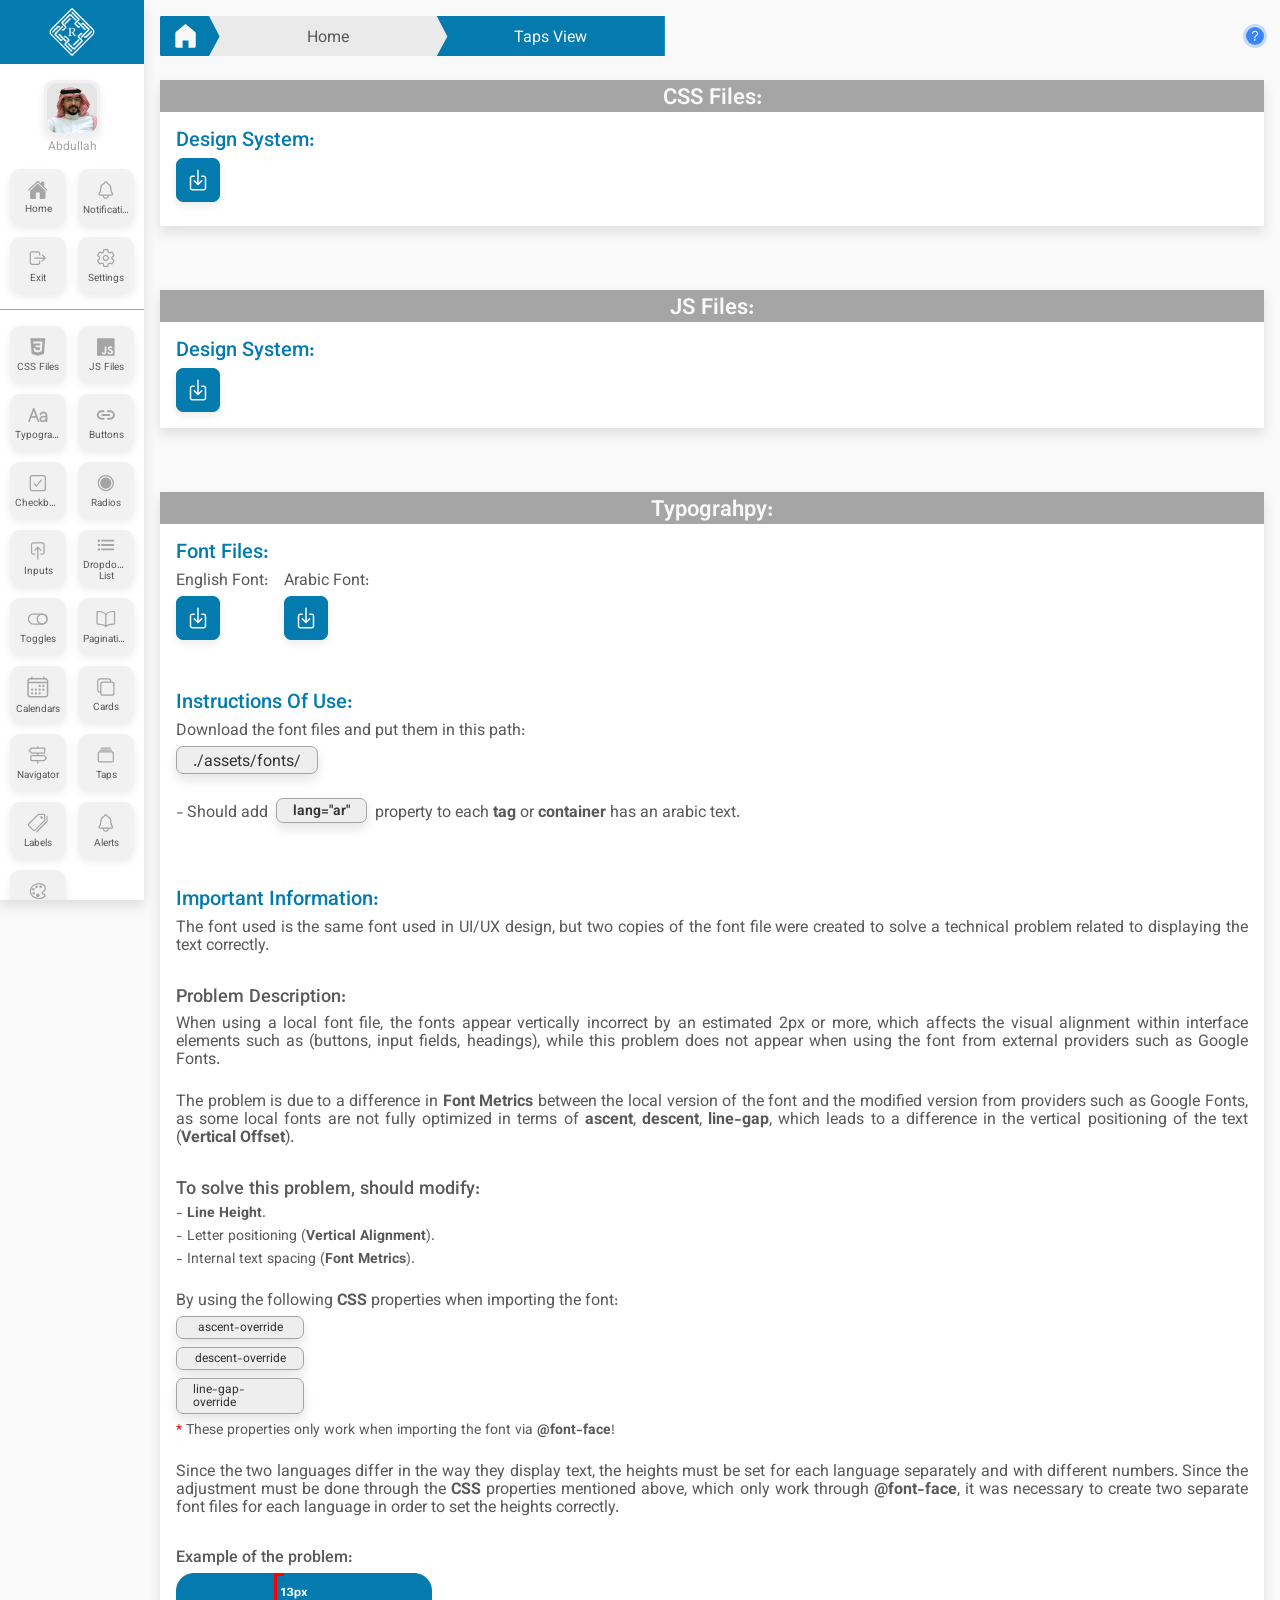
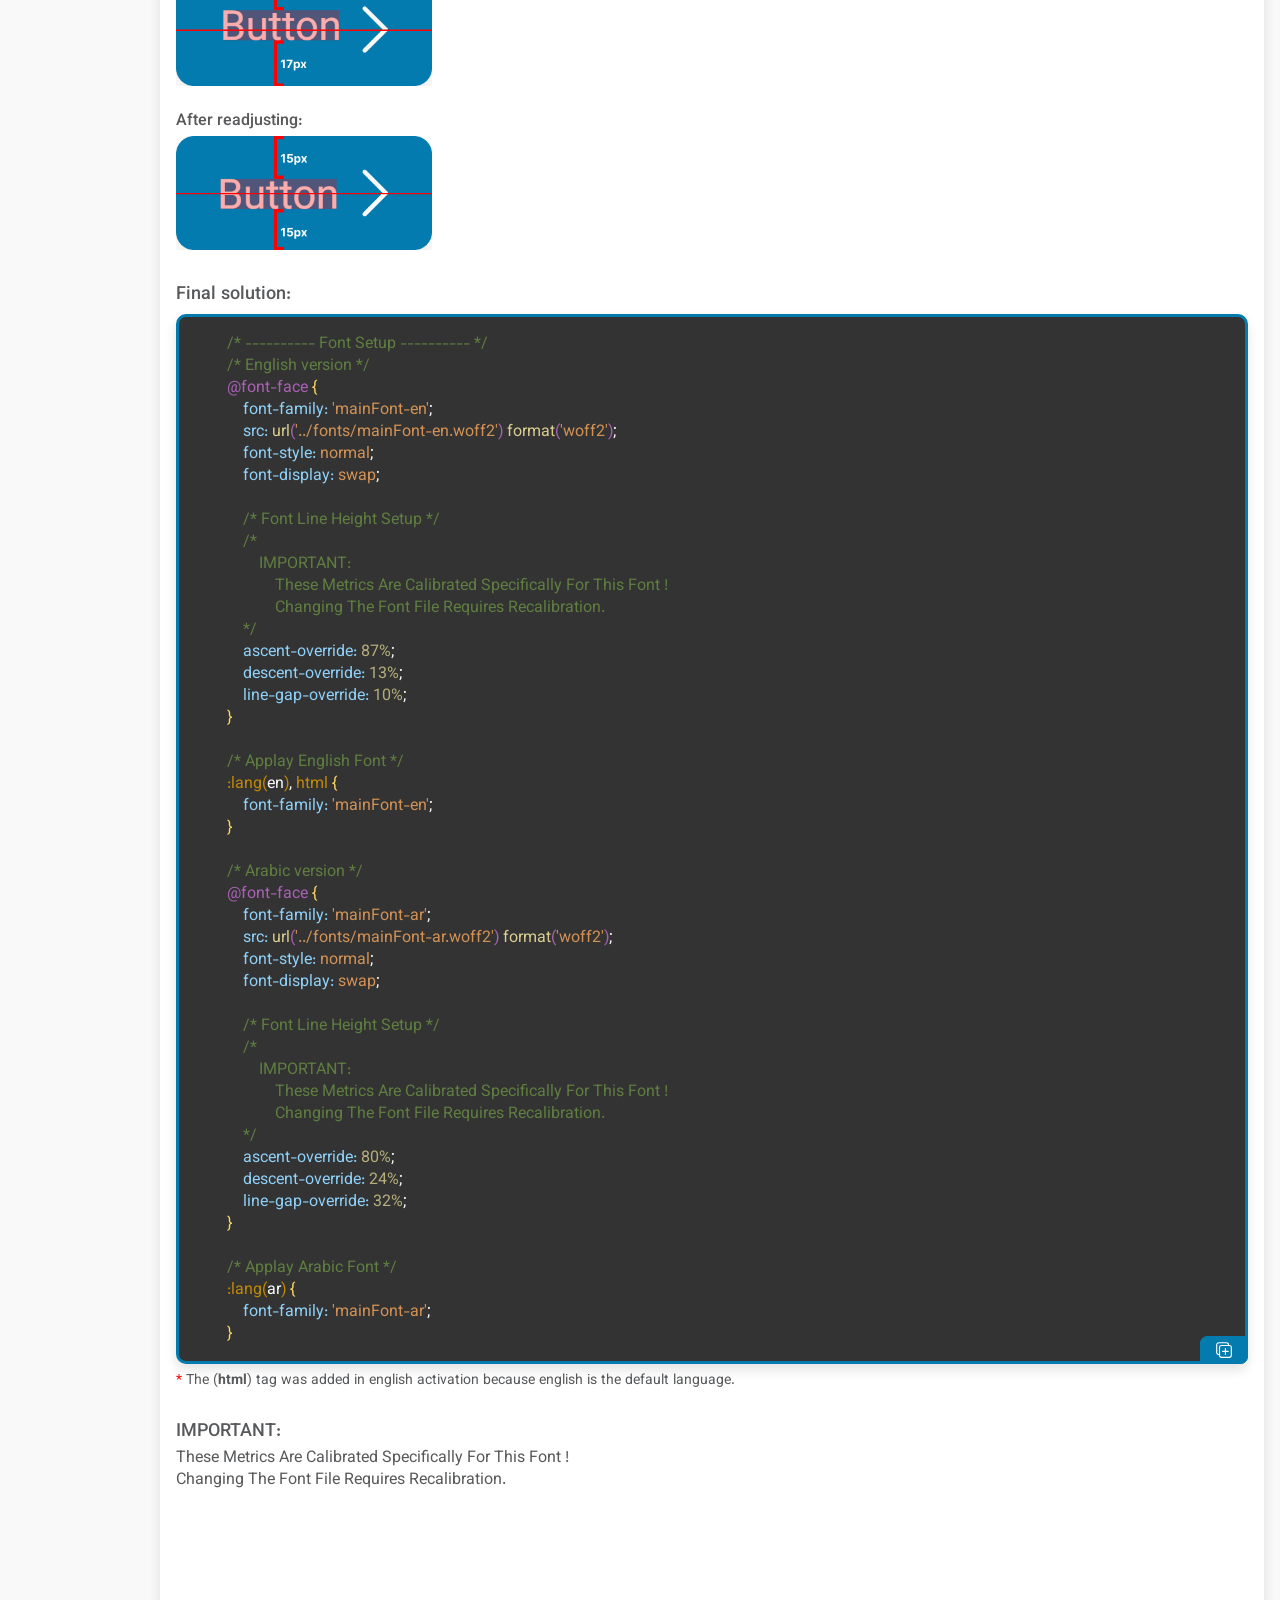
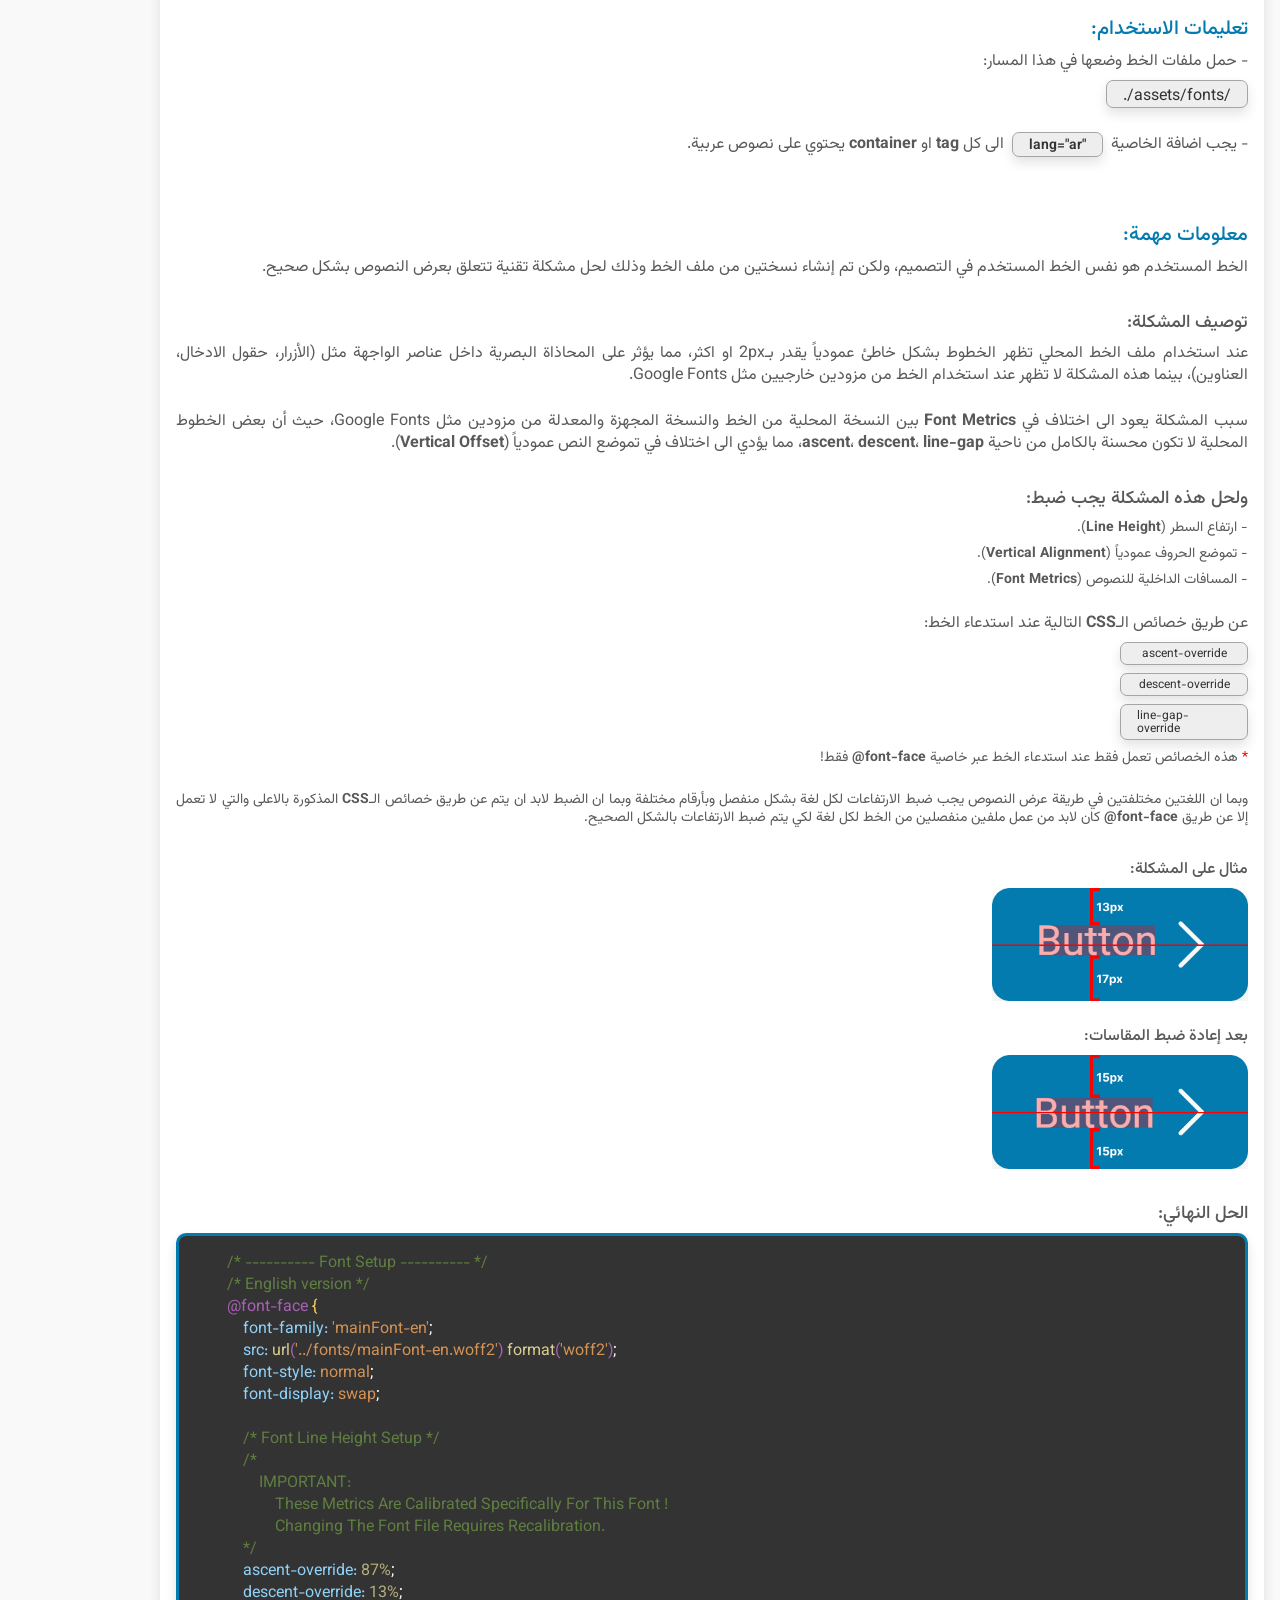
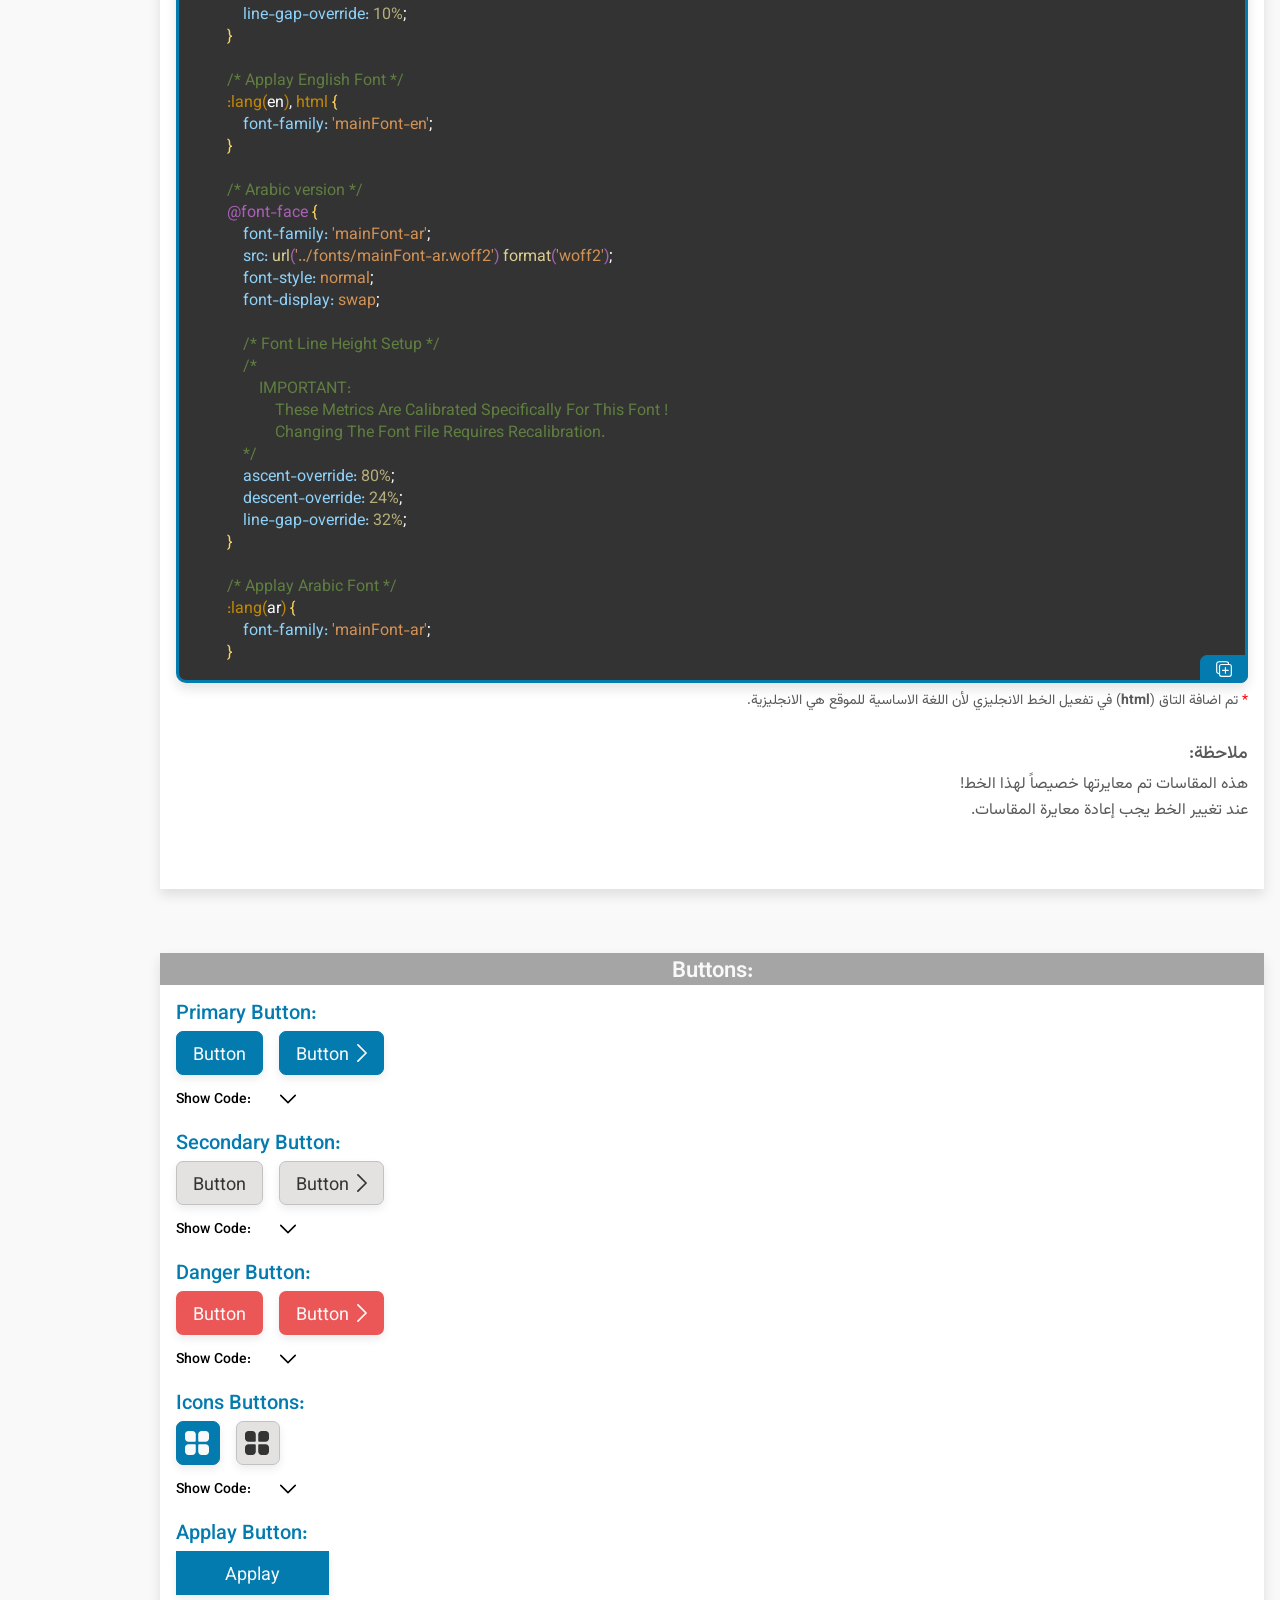
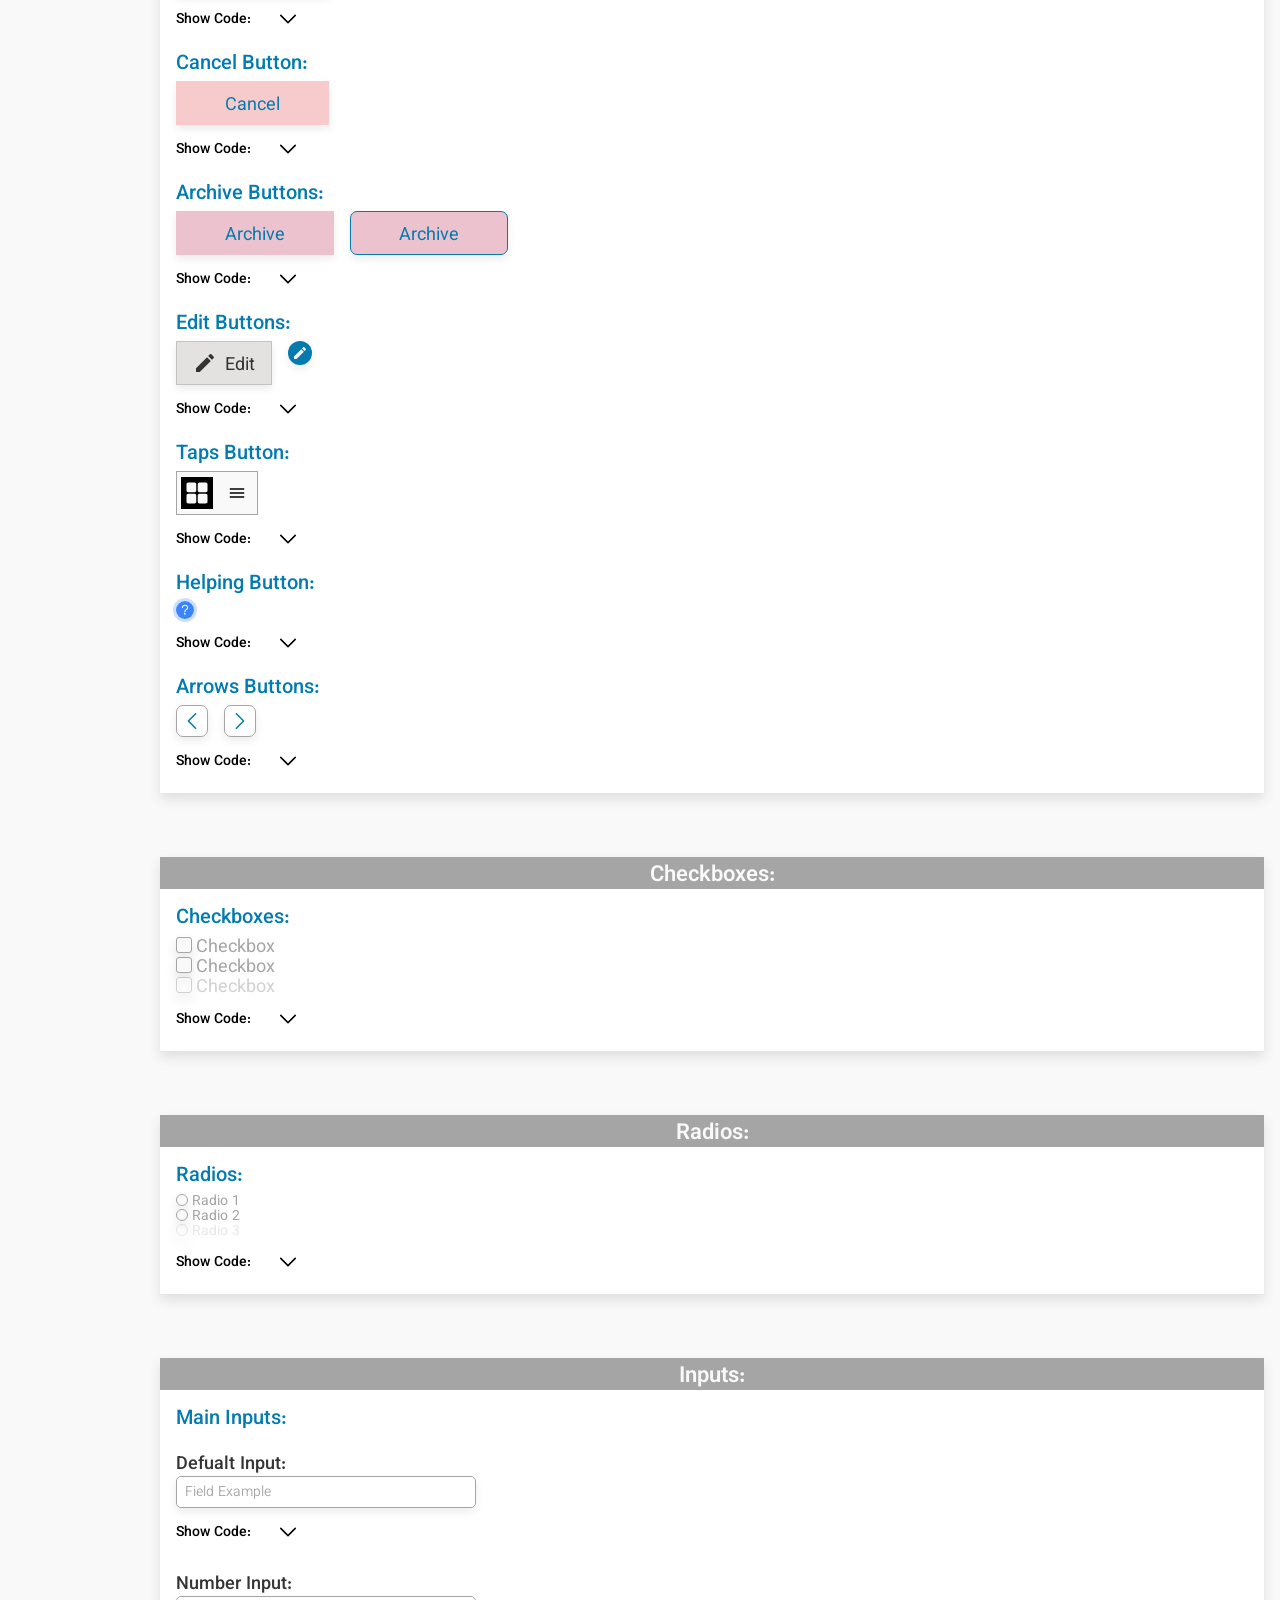
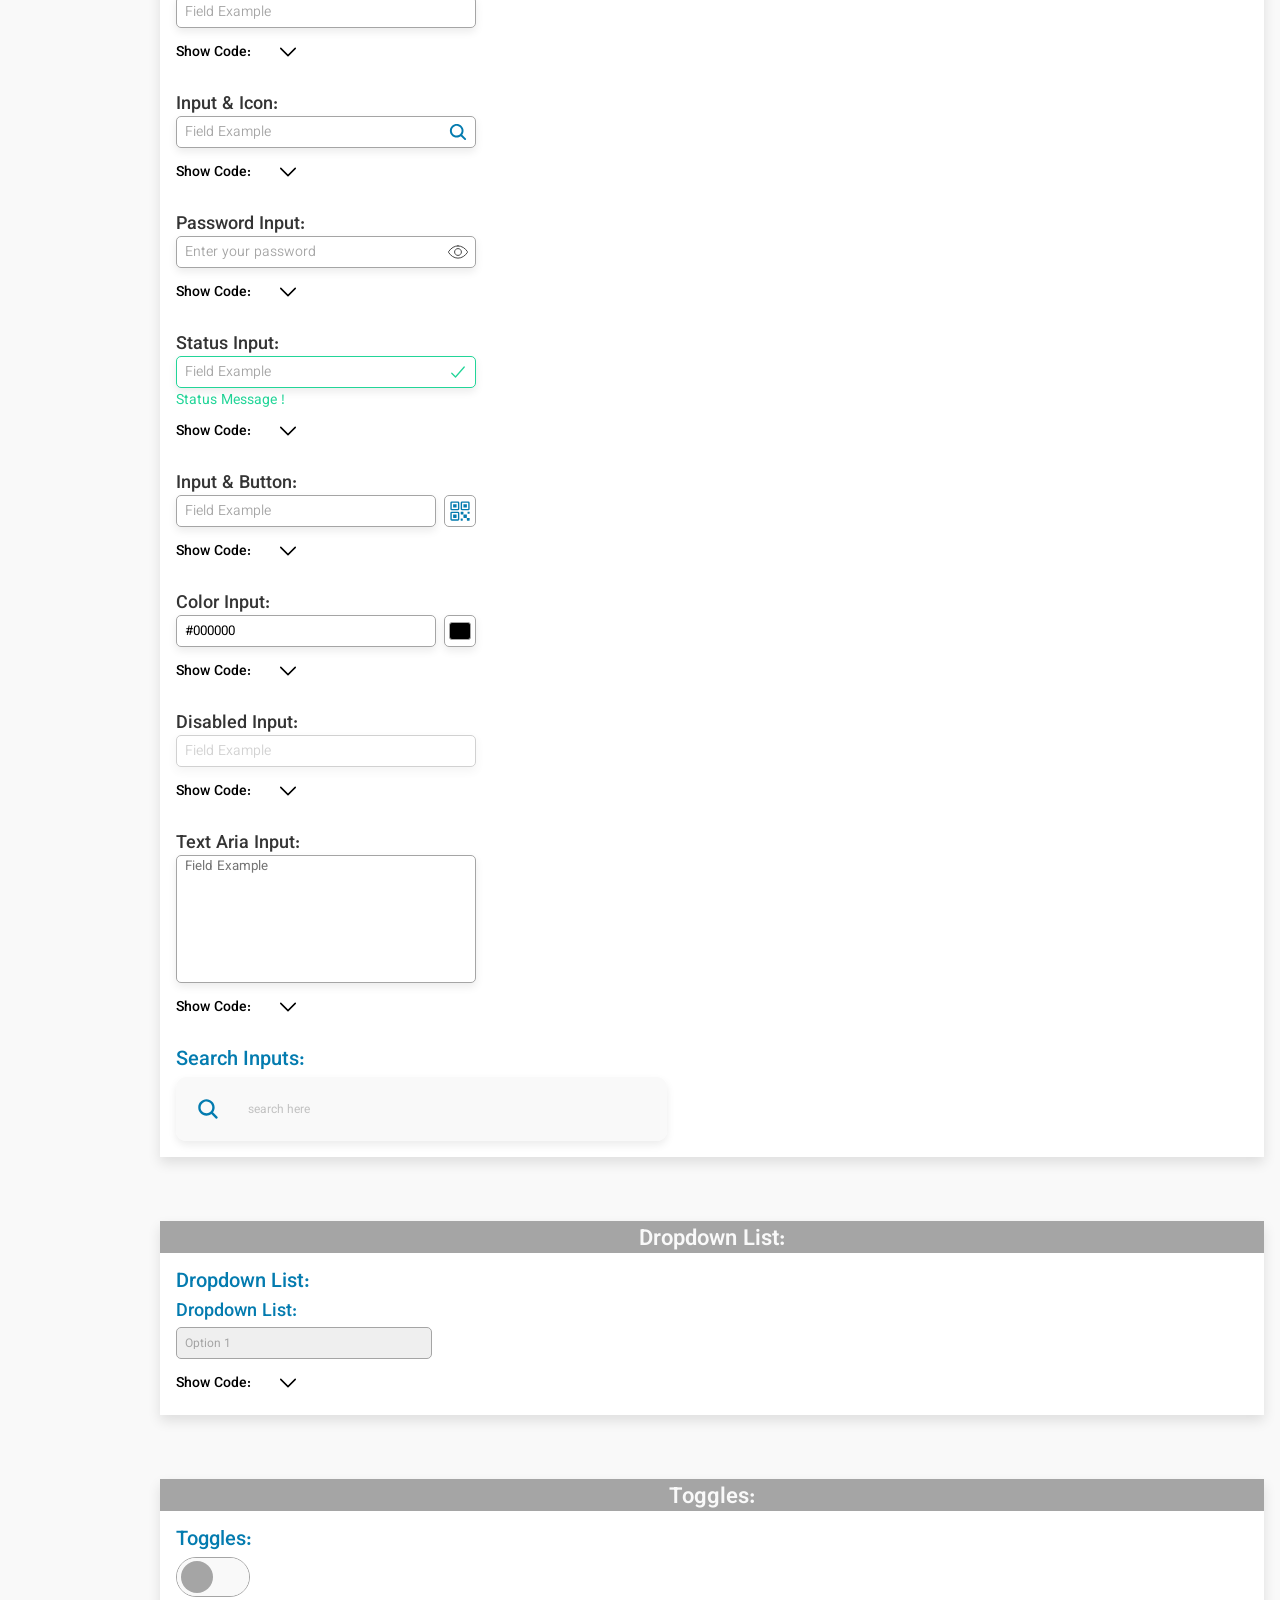
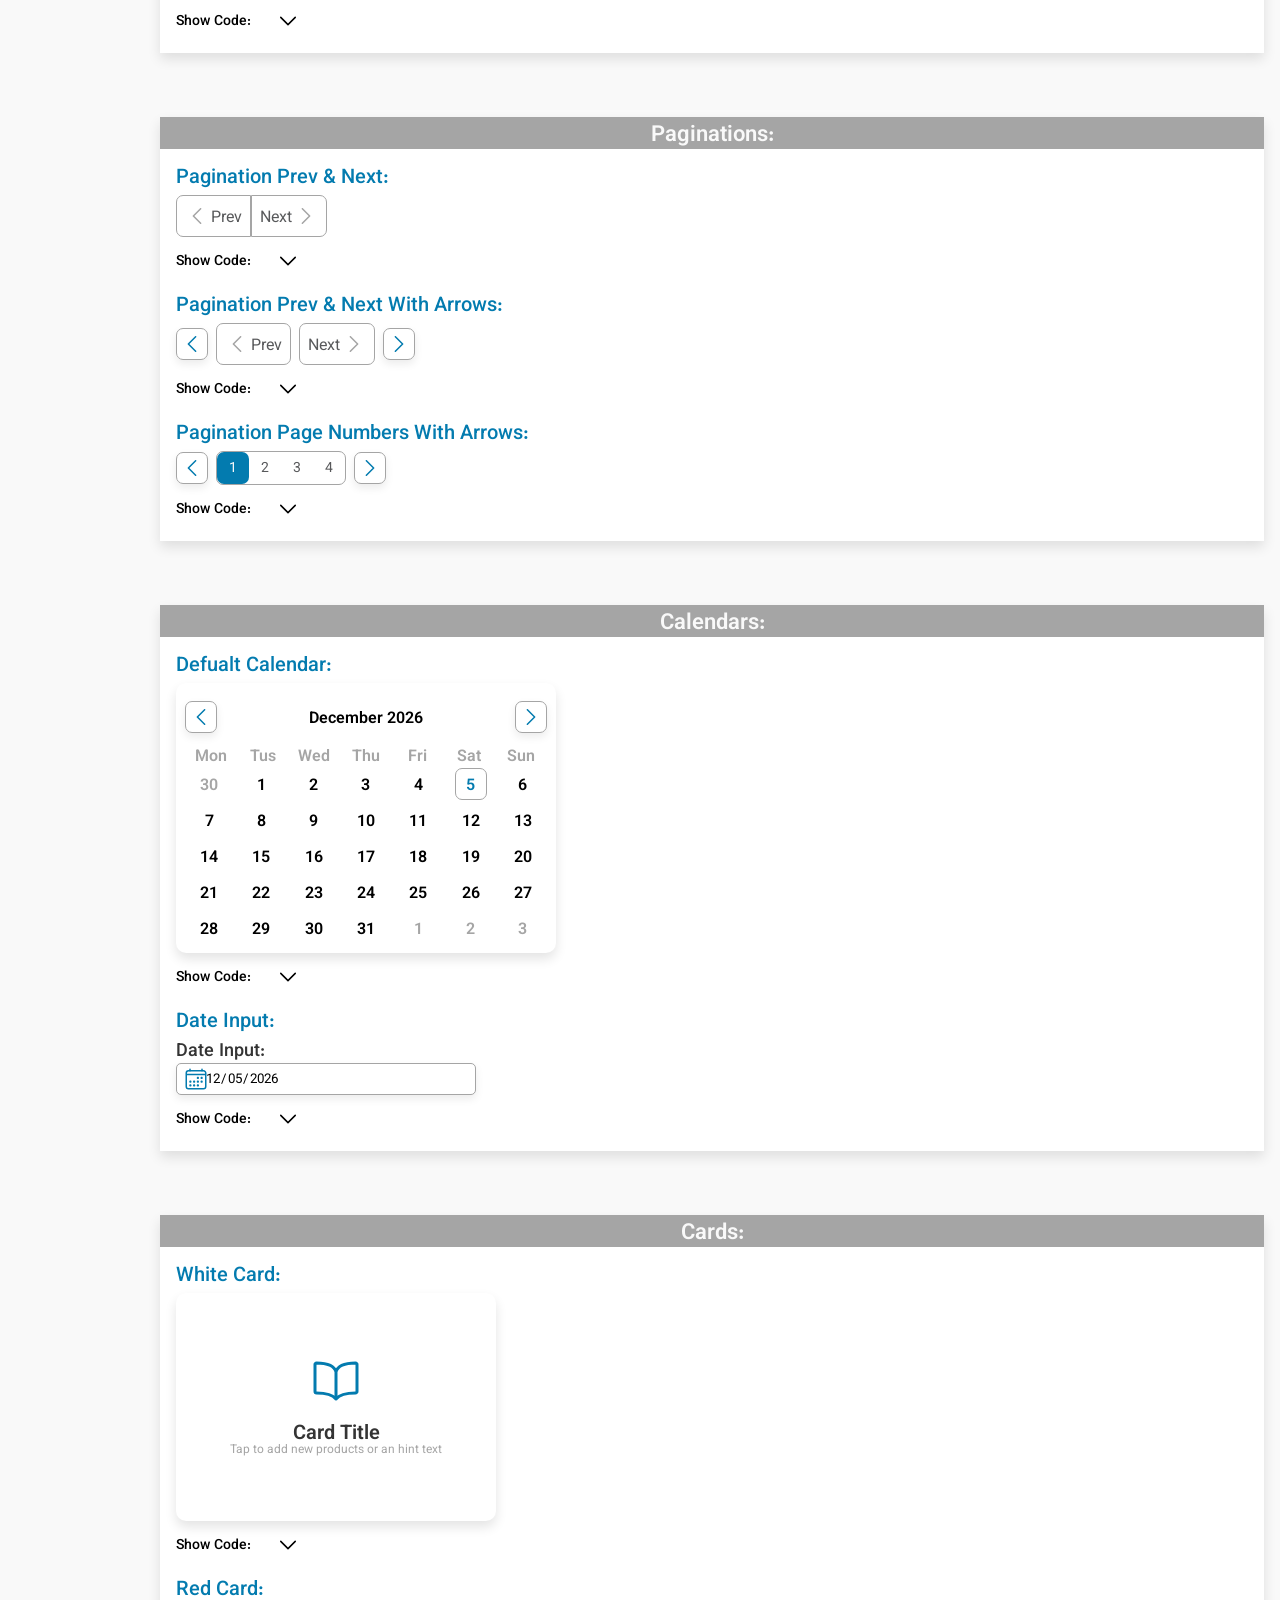
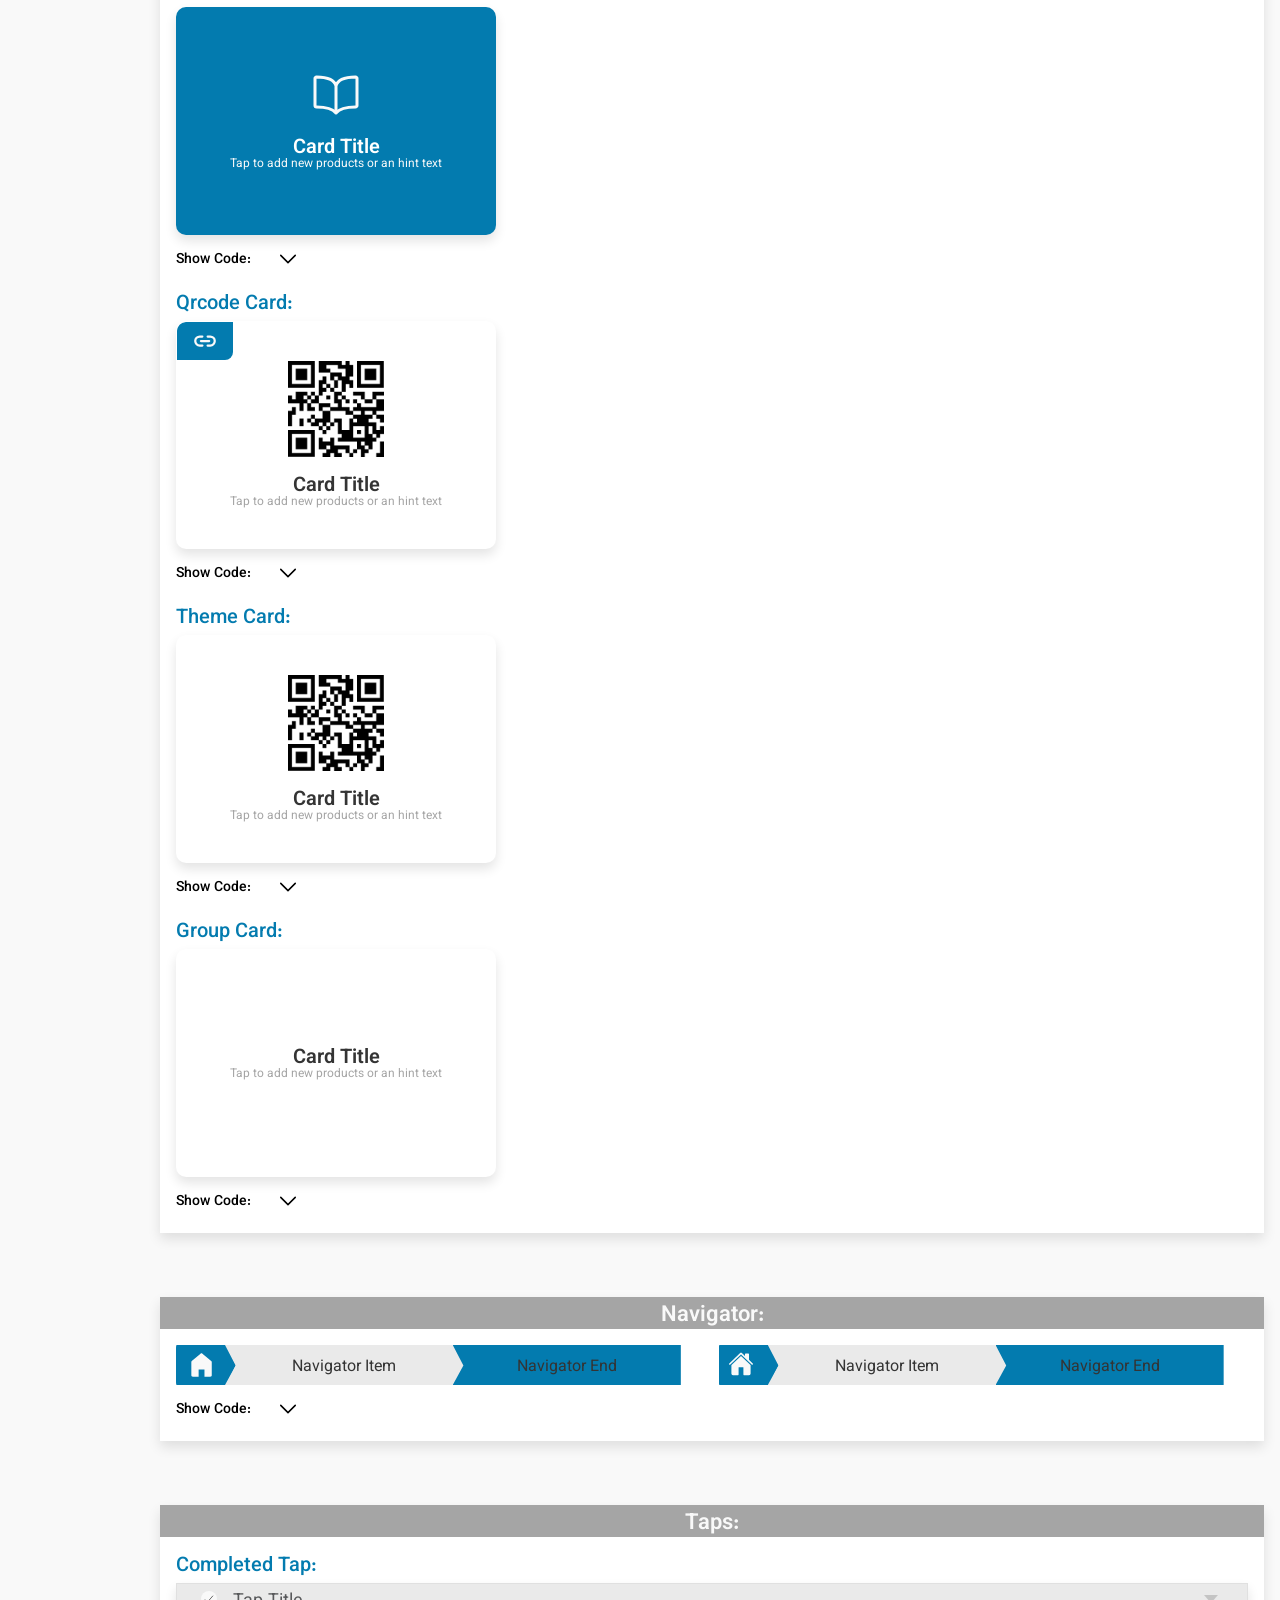
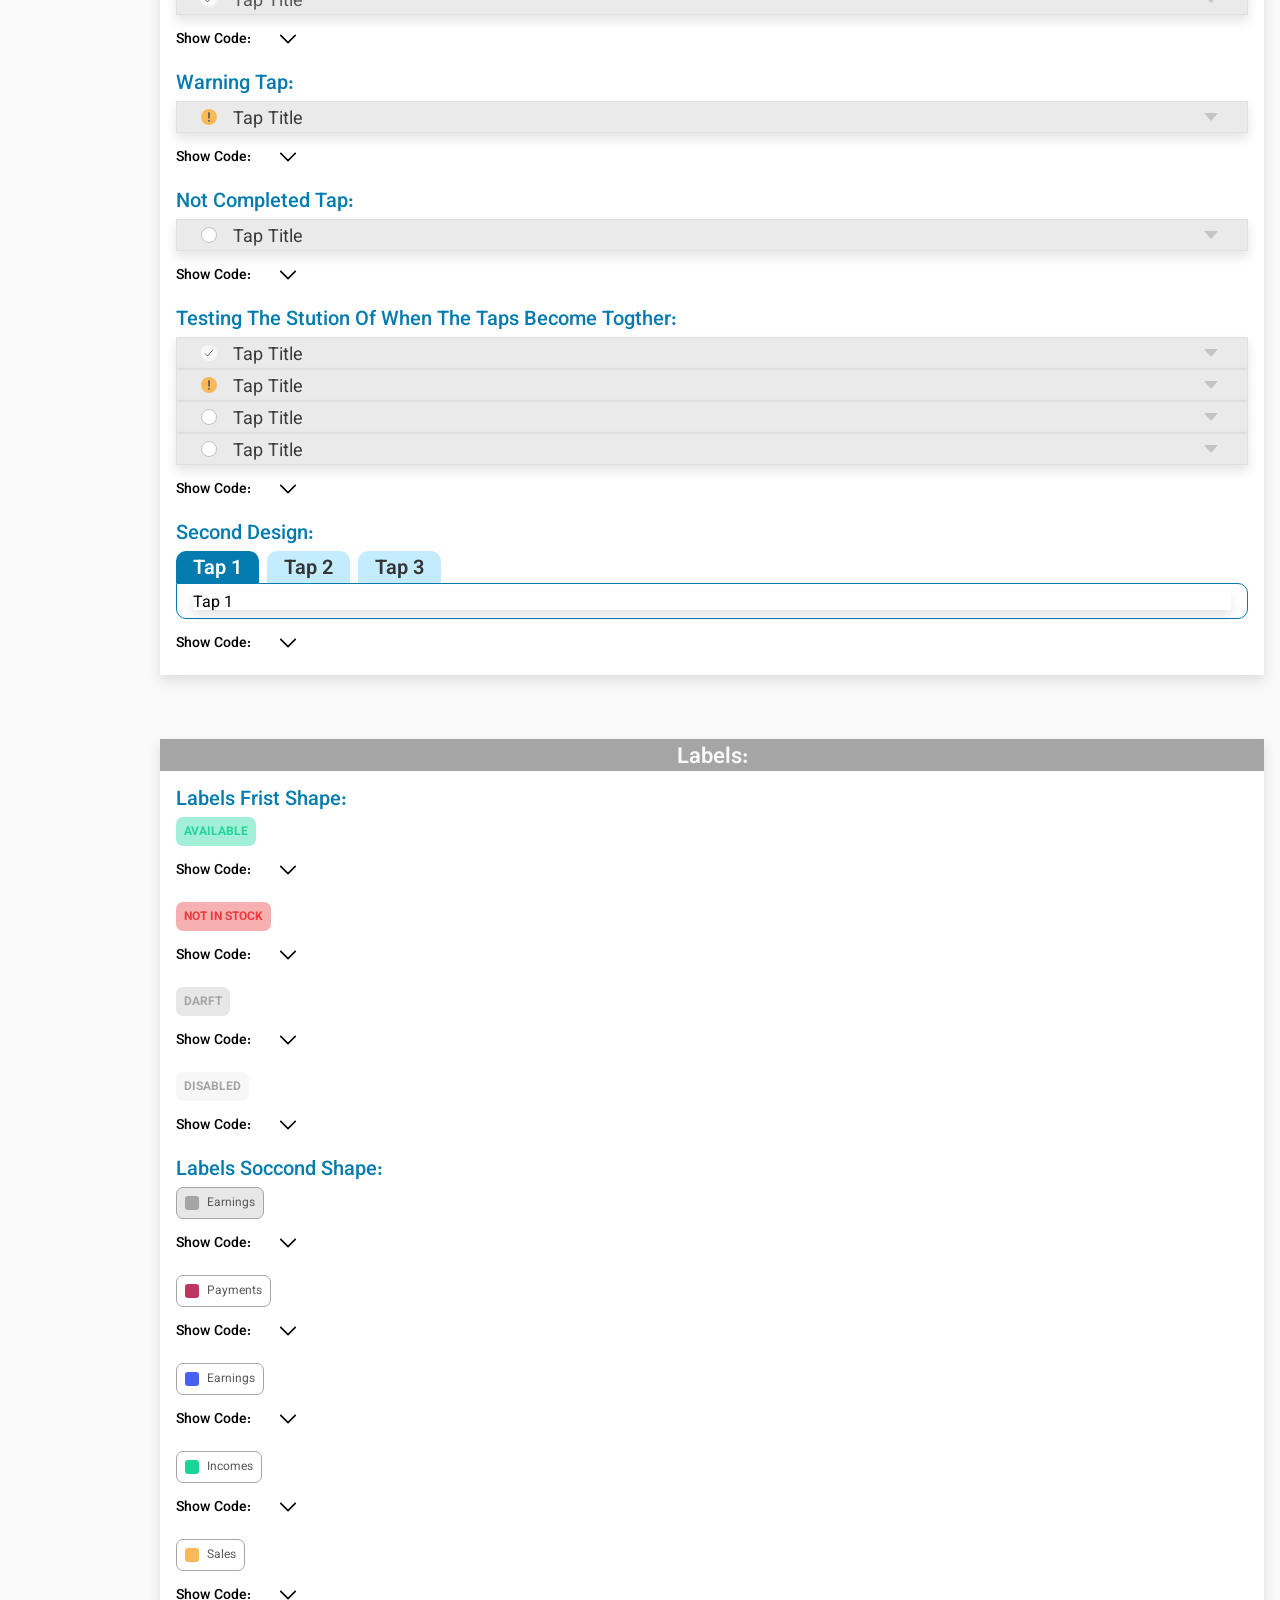
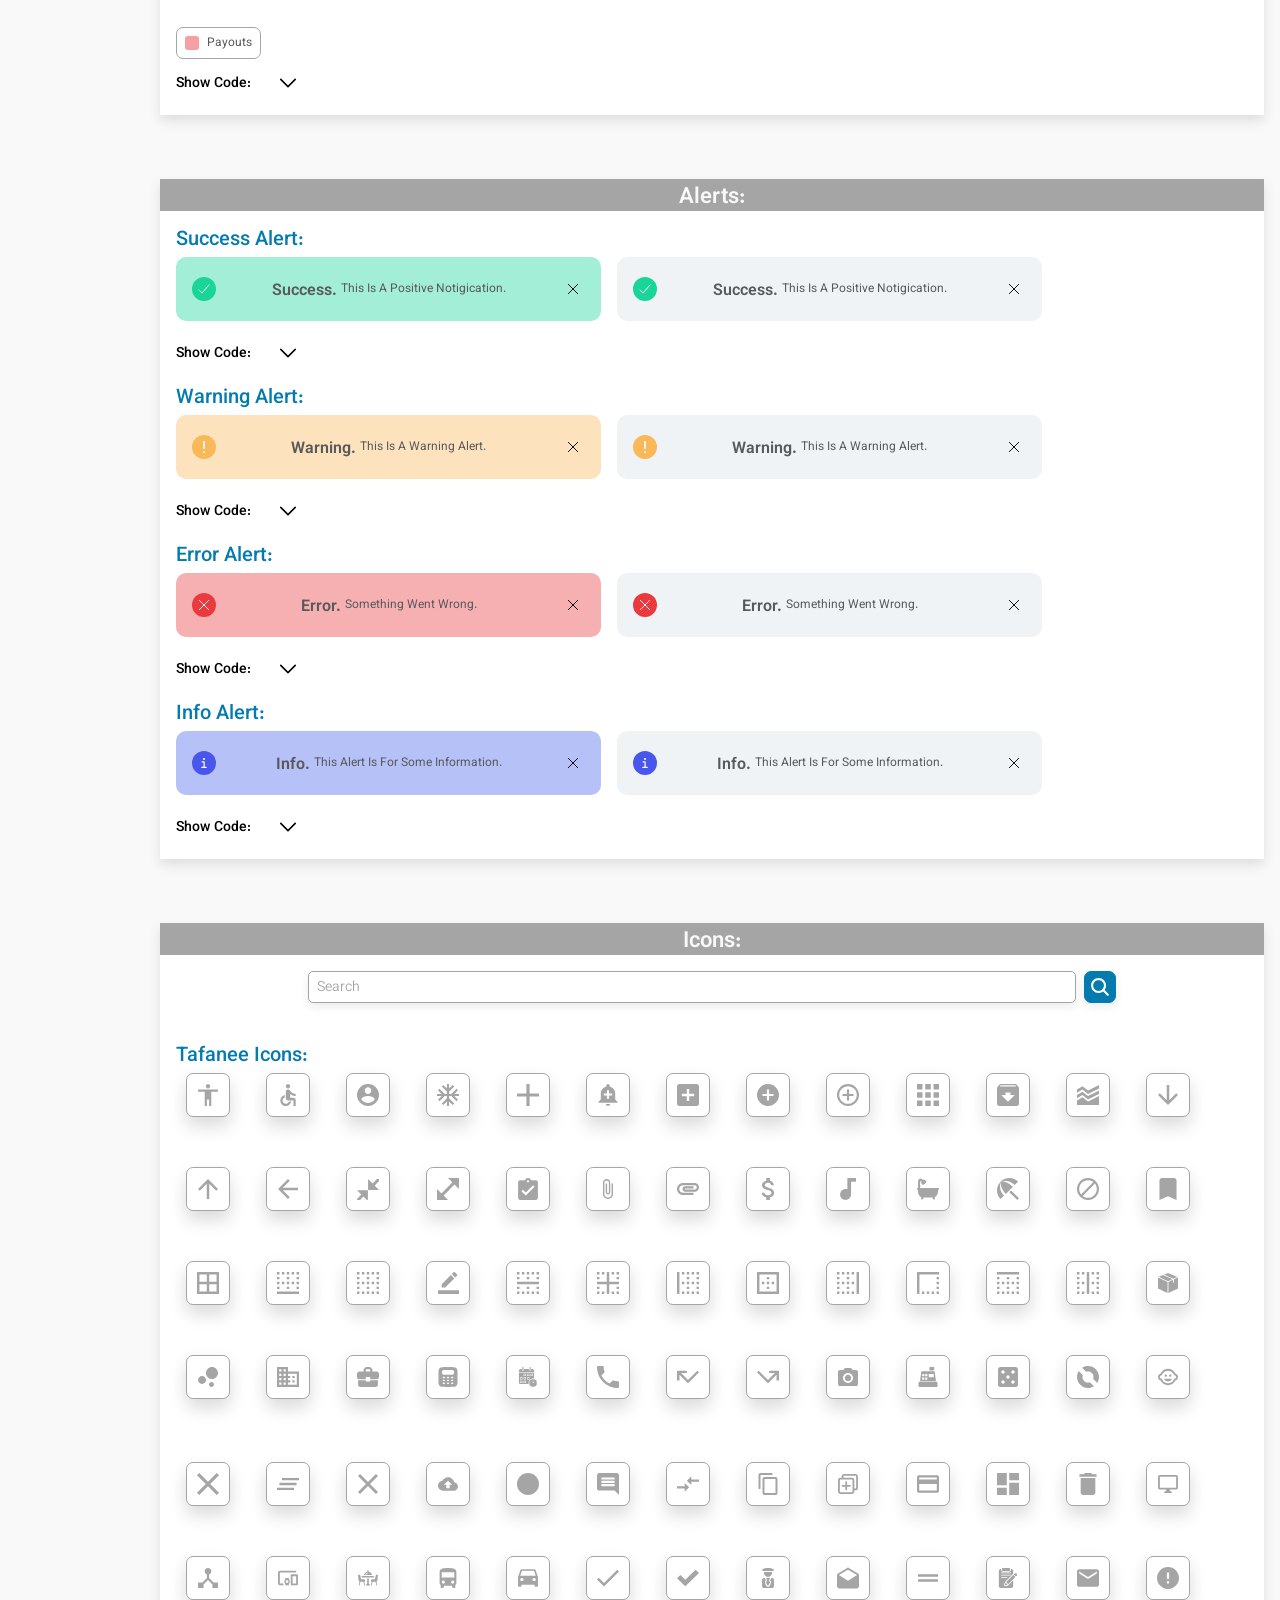
==== index.html @ 2ad91e17 "frist commet" ====
<html lang="en">
<head>
    <title>Rammaz | Design System</title>
    <meta charset="UTF-8">
    <meta http-equiv="X-UA-Compatible" content="IE=edge">
    <meta name="viewport" content="width=device-width, initial-scale=1.0">

    <!-- Favicon -->
    <link rel="icon" type="image/x-icon" href="./assets/imgs/Favicon/Favicon.png">

    <!-- <link rel="apple-touch-icon-precomposed" sizes="57x57" href="./assets/imgs/Favicon/apple-touch-icon-57x57.png" />
    <link rel="apple-touch-icon-precomposed" sizes="114x114" href="./assets/imgs/Favicon/apple-touch-icon-114x114.png" />
    <link rel="apple-touch-icon-precomposed" sizes="72x72" href="./assets/imgs/Favicon/apple-touch-icon-72x72.png" />
    <link rel="apple-touch-icon-precomposed" sizes="144x144" href="./assets/imgs/Favicon/apple-touch-icon-144x144.png" />
    <link rel="apple-touch-icon-precomposed" sizes="60x60" href="./assets/imgs/Favicon/apple-touch-icon-60x60.png" />
    <link rel="apple-touch-icon-precomposed" sizes="120x120" href="./assets/imgs/Favicon/apple-touch-icon-120x120.png" />
    <link rel="apple-touch-icon-precomposed" sizes="76x76" href="./assets/imgs/Favicon/apple-touch-icon-76x76.png" />
    <link rel="apple-touch-icon-precomposed" sizes="152x152" href="./assets/imgs/Favicon/apple-touch-icon-152x152.png" />
    <link rel="icon" type="image/png" href="./assets/imgs/Favicon/favicon-196x196.png" sizes="196x196" />
    <link rel="icon" type="image/png" href="./assets/imgs/Favicon/favicon-96x96.png" sizes="96x96" />
    <link rel="icon" type="image/png" href="./assets/imgs/Favicon/favicon-32x32.png" sizes="32x32" />
    <link rel="icon" type="image/png" href="./assets/imgs/Favicon/favicon-16x16.png" sizes="16x16" />
    <link rel="icon" type="image/png" href="./assets/imgs/Favicon/favicon-128.png" sizes="128x128" />
    <meta name="application-name" content="&nbsp;"/>
    <meta name="msapplication-TileColor" content="#FFFFFF" />
    <meta name="msapplication-TileImage" content="./assets/imgs/Favicon/mstile-144x144.png" />
    <meta name="msapplication-square70x70logo" content="./assets/imgs/Favicon/mstile-70x70.png" />
    <meta name="msapplication-square150x150logo" content="./assets/imgs/Favicon/mstile-150x150.png" />
    <meta name="msapplication-wide310x150logo" content="./assets/imgs/Favicon/mstile-310x150.png" />
    <meta name="msapplication-square310x310logo" content="./assets/imgs/Favicon/mstile-310x310.png" /> -->

    <!-- Css Main Files -->
    <link rel="stylesheet" href="./assets/css/Design-System.css">
    <link rel="stylesheet" href="./assets/css/main.css">
    <link rel="stylesheet" href="./assets/css/layout.css">
    <link rel="stylesheet" href="./assets/css/responsive.css">
    
    <!-- Sylling the Design System ( For Development Team ! ) -->
    <link rel="stylesheet" href="./assets/css/styling-designSystem.css">
</head>
<body>
    <!-- Side Panel -->
    <div class="sidePanel">
        <div class="sidePanel-header">
            <div class="sidePanel-controlling">
                <div class="controls" onclick="document.querySelector('.sidePanel').classList.toggle('active')">
                    <svg width="24" height="24" class="menu">
                        <use xlink:href="./assets/icons.svg#menu"></use>
                    </svg>
                    <svg width="24" height="24" class="close">
                        <use xlink:href="./assets/icons.svg#close"></use>
                    </svg>
                </div>
                <img class="logo" src="./assets/imgs/Favicon/Favicon.png" alt="">
            </div>
            <div class="profileInfo">
                <div class="item userImg">
                    <img src="./assets/imgs/67982210.png" alt="">
                </div>
                <p class="name">Abdullah</p>
            </div>
            <div class="itemsContainer">
                <a href="#" class="item" title="Home" onclick="sidePanelLinksHandlling(this)">
                    <div class="icon">
                        <svg width="18" height="18">
                            <use xlink:href="./assets/icons.svg#home"></use>
                        </svg>
                    </div>
                    <p>home</p>
                </a>
                <a href="#" class="item" title="Notifications" onclick="sidePanelLinksHandlling(this)">
                    <div class="icon">
                        <svg width="20" height="20">
                            <use xlink:href="./assets/icons.svg#notifications"></use>
                        </svg>
                    </div>
                    <p>notifications</p>
                </a>
                <a href="#" class="item" title="Exit" onclick="sidePanelLinksHandlling(this)">
                    <div class="icon">
                        <svg width="20" height="20">
                            <use xlink:href="./assets/icons.svg#logout"></use>
                        </svg>
                    </div>
                    <p>exit</p>
                </a>
                <a href="#" class="item" title="Settings" onclick="sidePanelLinksHandlling(this)">
                    <div class="icon">
                        <svg width="20" height="20">
                            <use xlink:href="./assets/icons.svg#settings"></use>
                        </svg>
                    </div>
                    <p>settings</p>
                </a>
            </div>
        </div>

        <!-- Side Panel Links -->
        <div class="sidePanel-links">
            <div class="itemsContainer">
                <a href="#CSSFiles" class="item" title="CSS Files" onclick="sidePanelLinksHandlling(this)">
                    <div class="icon">
                        <svg width="20" height="20">
                            <use xlink:href="./assets/icons.svg#css"></use>
                        </svg>
                    </div>
                    <p>CSS Files</p>
                </a>
                <a href="#JSFiles" class="item" title="JS Files" onclick="sidePanelLinksHandlling(this)">
                    <div class="icon">
                        <svg width="20" height="20">
                            <use xlink:href="./assets/icons.svg#js"></use>
                        </svg>
                    </div>
                    <p>JS Files</p>
                </a>
                <a href="#Typograhpy" class="item" title="Typograhpy" onclick="sidePanelLinksHandlling(this)">
                    <div class="icon">
                        <svg width="20" height="20">
                            <use xlink:href="./assets/icons.svg#typography"></use>
                        </svg>
                    </div>
                    <p>Typograhpy</p>
                </a>
                <a href="#Buttons" class="item" title="Buttons" onclick="sidePanelLinksHandlling(this)">
                    <div class="icon">
                        <svg width="20" height="20">
                            <use xlink:href="./assets/icons.svg#link"></use>
                        </svg>
                    </div>
                    <p>Buttons</p>
                </a>
                <a href="#Checkboxes" class="item" title="Checkboxes" onclick="sidePanelLinksHandlling(this)">
                    <div class="icon">
                        <svg width="20" height="20">
                            <use xlink:href="./assets/icons.svg#checkbox"></use>
                        </svg>
                    </div>
                    <p>Checkboxes</p>
                </a>
                <a href="#Radios" class="item" title="Radios" onclick="sidePanelLinksHandlling(this)">
                    <div class="icon">
                        <svg width="20" height="20">
                            <use xlink:href="./assets/icons.svg#radio"></use>
                        </svg>
                    </div>
                    <p>Radios</p>
                </a>
                <a href="#Inputs" class="item" title="Inputs" onclick="sidePanelLinksHandlling(this)">
                    <div class="icon">
                        <svg width="20" height="20">
                            <use xlink:href="./assets/icons.svg#input"></use>
                        </svg>
                    </div>
                    <p>Inputs</p>
                </a>
                <a href="#DropdownList" class="item" title="Dropdown List" onclick="sidePanelLinksHandlling(this)">
                    <div class="icon">
                        <svg width="20" height="20">
                            <use xlink:href="./assets/icons.svg#list"></use>
                        </svg>
                    </div>
                    <p>Dropdown List</p>
                </a>
                <a href="#Toggles" class="item" title="Toggles" onclick="sidePanelLinksHandlling(this)">
                    <div class="icon">
                        <svg width="20" height="20">
                            <use xlink:href="./assets/icons.svg#toggle"></use>
                        </svg>
                    </div>
                    <p>Toggles</p>
                </a>
                <a href="#Paginations" class="item" title="Paginations" onclick="sidePanelLinksHandlling(this)">
                    <div class="icon">
                        <svg width="20" height="20">
                            <use xlink:href="./assets/icons.svg#paginations"></use>
                        </svg>
                    </div>
                    <p>Paginations</p>
                </a>
                <a href="#Calendars" class="item" title="Calendars" onclick="sidePanelLinksHandlling(this)">
                    <div class="icon">
                        <svg width="24" height="24">
                            <use xlink:href="./assets/icons.svg#calendar"></use>
                        </svg>
                    </div>
                    <p>Calendars</p>
                </a>
                <a href="#Cards" class="item" title="Cards" onclick="sidePanelLinksHandlling(this)">
                    <div class="icon">
                        <svg width="20" height="20">
                            <use xlink:href="./assets/icons.svg#cards"></use>
                        </svg>
                    </div>
                    <p>Cards</p>
                </a>
                <a href="#Navigator" class="item" title="Navigator" onclick="sidePanelLinksHandlling(this)">
                    <div class="icon">
                        <svg width="20" height="20">
                            <use xlink:href="./assets/icons.svg#navigator"></use>
                        </svg>
                    </div>
                    <p>Navigator</p>
                </a>
                <a href="#Taps" class="item" title="Taps" onclick="sidePanelLinksHandlling(this)">
                    <div class="icon">
                        <svg width="20" height="20">
                            <use xlink:href="./assets/icons.svg#taps"></use>
                        </svg>
                    </div>
                    <p>Taps</p>
                </a>
                <a href="#Labels" class="item" title="Labels" onclick="sidePanelLinksHandlling(this)">
                    <div class="icon">
                        <svg width="20" height="20">
                            <use xlink:href="./assets/icons.svg#labels"></use>
                        </svg>
                    </div>
                    <p>Labels</p>
                </a>
                <a href="#Alerts" class="item" title="Alerts" onclick="sidePanelLinksHandlling(this)">
                    <div class="icon">
                        <svg width="20" height="20">
                            <use xlink:href="./assets/icons.svg#notifications"></use>
                        </svg>
                    </div>
                    <p>Alerts</p>
                </a>
                <a href="#Icons" class="item" title="Icons" onclick="sidePanelLinksHandlling(this)">
                    <div class="icon">
                        <svg width="20" height="20">
                            <use xlink:href="./assets/icons.svg#colors"></use>
                        </svg>
                    </div>
                    <p>Icons</p>
                </a>
            </div>
        </div>
    </div>

    <!-- Main Container -->
    <div class="main">
        <!-- Page Header -->
        <div class="pageHeader">
            <!-- Navigator -->
            <div class="navigator">
                <a href="#" class="navigatorStart">
                    <div class="icon">
                        <svg viewBox="0 0 24 24" xmlns="./assets/imgs/icons/home.svg">
                            <path d="M18.2251 21.5326C18.371 21.5414 18.5172 21.5192 18.6539 21.4674C18.7907 21.4156 18.9149 21.3354 19.0183 21.232C19.1217 21.1287 19.2021 21.0045 19.254 20.8678C19.3059 20.7311 19.3282 20.5849 19.3195 20.439V10.5918C19.3281 10.4206 19.2923 10.25 19.2156 10.0967C19.139 9.94335 19.024 9.81242 18.8819 9.71658L12.3171 4.24618C12.1143 4.0867 11.8638 4 11.6059 4C11.3479 4 11.0974 4.0867 10.8947 4.24618L4.32986 9.71658C4.11077 9.9545 3.9931 10.2685 4.00186 10.5918V20.439C3.9931 20.5849 4.01541 20.7311 4.06732 20.8678C4.11924 21.0045 4.19957 21.1287 4.303 21.232C4.40644 21.3354 4.53063 21.4156 4.66737 21.4674C4.80412 21.5192 4.9503 21.5414 5.09626 21.5326H9.47306V16.0622H13.8499V21.5326H18.2251Z" fill="currentColor"/>
                        </svg>
                    </div>
                </a>
                
                <a href="./home.html" class="navigatorItem">
                    <p>home</p>
                </a>
                
                <a href="./Taps-View.html" class="navigatorEnd">
                    <p>Taps view</p>
                </a>
            </div>

            <!-- Help -->
            <svg width="24" height="24" class="BTN Helping-BTN">
                <use xlink:href="./assets/icons.svg#help"></use>
            </svg>
        </div>

        <!-- Page Content -->
        <div class="pageContent">
            <!-- CSS Files -->
            <div class="section" id="CSSFiles">
                <p class="sectionTitle">CSS Files:</p>
                <div class="sctionContent">
                    <!-- Design System -->
                    <div class="part">
                        <div class="partTitle">
                        Design System:
                        </div>
                        <div class="partContent">
                            <a href="./assets/css/Design-System.css" class="BTN Primary-BTN Icon-BTN" target="_blank" download="Design-System">
                                <svg width="24" height="24">
                                    <use xlink:href="./assets/icons.svg#download"></use>
                                </svg>
                            </a>
                        </div>
                        <div class="partContent">
                        
                        </div>
                    </div>
                </div>
            </div>

            <!-- JS Files -->
            <div class="section" id="JSFiles">
                <p class="sectionTitle">JS Files:</p>
                <div class="sctionContent">
                    <!-- Design System -->
                    <div class="part">
                        <div class="partTitle">
                        Design System:
                        </div>
                        <a href="./assets/js/Design-System.js" class="BTN Primary-BTN Icon-BTN" target="_blank" download="Design-System">
                            <svg width="24" height="24">
                                <use xlink:href="./assets/icons.svg#download"></use>
                            </svg>
                        </a>
                    </div>
                </div>
            </div>

            <!-- Typograhpy: -->
            <div class="section" id="Typograhpy">
                <p class="sectionTitle">Typograhpy:</p>
                <div class="sctionContent">
                    <!-- Font Files -->
                    <div class="part">
                        <div class="partTitle">
                        Font Files:
                        </div>
                        <div class="partContent">
                            <div class="content">
                                <p>English Font:</p>
                                <a href="./assets/fonts/mainFont-en.woff2" class="BTN Primary-BTN Icon-BTN" target="_blank" download="mainFont-en.woff2">
                                    <svg width="24" height="24">
                                        <use xlink:href="./assets/icons.svg#download"></use>
                                    </svg>
                                </a>
                            </div>
                            <div class="content">
                                <p>Arabic Font:</p>
                                <a href="./assets/fonts/mainFont-ar.woff2" class="BTN Primary-BTN Icon-BTN" target="_blank" download="mainFont-ar.woff2">
                                    <svg width="24" height="24">
                                        <use xlink:href="./assets/icons.svg#download"></use>
                                    </svg>
                                </a>
                            </div>
                        </div>
                    </div>
                    <br>

                    <!-- Instructions -->
                    <div class="sectionContent Instructions">
                        <!-- English -->
                        <div class="part" style="justify-content: start; gap: 64px;">
                            <!-- Instructions Of Use -->
                            <div class="part">
                                <div class="partTitle">
                                    Instructions Of Use:
                                </div>
                                <div class="partContent" style="gap: 24px;">
                                    <div class="part">
                                        <p>Download the font files and put them in this path:</p>
                                        <p class="pathShown p-sm">./assets/fonts/</p>
                                    </div>
                                    <div class="partContent" style="gap: 8px; align-items: center;">
                                        <p>- Should add </p>
                                        <p class="pathShown p-xs" style="font-weight: 600;" lang="en">lang="ar"</p>
                                        <p>property to each <span style="font-weight: 700;">tag</span> or <span style="font-weight: 700;">container</span> has an arabic text.</p>
                                    </div>
                                </div>
                            </div>

                            <!-- Noticition -->
                            <div class="part" style="text-align: justify;">
                                <div class="partTitle">
                                    Important information:
                                </div>
                                <div class="partContent" style="gap: 32px;">
                                    <p>The font used is the same font used in UI/UX design, but two copies of the font file were created to solve a technical problem related to displaying the text correctly.</p>
                                    <div class="part" style="gap: 24px;">
                                        <div class="part">
                                            <p class="p-md" style="font-weight: 500;">Problem Description:</p>
                                            <p>When using a local font file, the fonts appear vertically incorrect by an estimated 2px or more, which affects the visual alignment within interface elements such as (buttons, input fields, headings), while this problem does not appear when using the font from external providers such as Google Fonts.</p>
                                        </div>
                                        <p>The problem is due to a difference in <span style="font-weight: 700;">Font Metrics</span> between the local version of the font and the modified version from providers such as Google Fonts, as some local fonts are not fully optimized in terms of <span style="font-weight: 700;">ascent</span>, <span style="font-weight: 700;">descent</span>, <span style="font-weight: 700;">line-gap</span>, which leads to a difference in the vertical positioning of the text (<span style="font-weight: 700;">Vertical Offset</span>).</p>
                                    </div>
                                    <div class="part" style="gap: 24px;">
                                        <div class="part">
                                            <p class="p-md" style="font-weight: 500;">To solve this problem, should modify:</p>
                                            <p class="p-xs">- <span style="font-weight: 700;">Line Height</span>.</p>
                                            <p class="p-xs">- Letter positioning (<span style="font-weight: 700;">Vertical Alignment</span>).</p>
                                            <p class="p-xs">- Internal text spacing (<span style="font-weight: 700;">Font Metrics</span>).</p>
                                        </div>
                                        <div class="part">
                                            <p>By using the following <span style="font-weight: 700;">CSS</span> properties when importing the font:</p>
                                            <p class="pathShown p-xxs" style="width: 128px;">ascent-override</p>
                                            <p class="pathShown p-xxs" style="width: 128px;">descent-override</p>
                                            <p class="pathShown p-xxs" style="width: 128px;">line-gap-override</p>
                                            <p class="p-xs"><span style="color: #ff0000;">*</span> These properties only work when importing the font via <span style="font-weight: 700;">@font-face</span>!</p>
                                        </div>
                                        <p>Since the two languages ​​differ in the way they display text, the heights must be set for each language separately and with different numbers. Since the adjustment must be done through the <span style="font-weight: 700;">CSS</span> properties mentioned above, which only work through <span style="font-weight: 700;">@font-face</span>, it was necessary to create two separate font files for each language in order to set the heights correctly.</p>
                                    </div>
                                    <div class="part" style="gap: 24px;">
                                        <div class="part">
                                            <p style="font-weight: 500;">Example of the problem:</p>
                                            <img src="./res/design-system/ty/1.png" alt="Typography Vertical Issues Example" style="width: 256px;">
                                        </div>
                                        <div class="part">
                                            <p style="font-weight: 500;">After readjusting:</p>
                                            <img src="./res/design-system/ty/2.png" alt="Typography Vertical solve Example" style="width: 256px;">
                                        </div>
                                    </div>
                                    <div class="part">
                                        <div class="codeShown" lang="ar">
                                            <p class="p-md" style="font-weight: 500;">Final solution:</p>
<pre style="min-height: fit-content; direction: ltr;">
<span class="html comment">/* ---------- Font Setup ---------- */</span>
<span class="html comment">/* English version */</span>
<span class="css propertyBrackets">@font-face</span> <span class="css selectorBrackets">{</span>
    <span class="css property">font-family:</span> <span class="css wordProperty">'mainFont-en'</span>;
    <span class="css property">src:</span> <span class="css propertyYallow">url</span><span class="css propertyBrackets">(</span><span class="css wordProperty">'../fonts/mainFont-en.woff2'</span><span class="css propertyBrackets">)</span> <span class="css propertyYallow">format</span><span class="css propertyBrackets">(</span><span class="css wordProperty">'woff2'</span><span class="css propertyBrackets">)</span>;
    <span class="css property">font-style:</span> <span class="css wordProperty">normal</span>;
    <span class="css property">font-display:</span> <span class="css wordProperty">swap</span>;

    <span class="html comment">/* Font Line Height Setup */</span>
    <span class="html comment">/* 
        IMPORTANT:
            These Metrics Are Calibrated Specifically For This Font !
            Changing The Font File Requires Recalibration.
    */</span>
    <span class="css property">ascent-override:</span> <span class="css numProperty">87%</span>;
    <span class="css property">descent-override:</span> <span class="css numProperty">13%</span>;
    <span class="css property">line-gap-override:</span> <span class="css numProperty">10%</span>;
<span class="css selectorBrackets">}</span>

<span class="html comment">/* Applay English Font */</span>
<span class="css selector">:lang(</span>en<span class="css selector">)</span>, <span class="css selector">html</span> <span class="css selectorBrackets">{</span>
    <span class="css property">font-family:</span> <span class="css wordProperty">'mainFont-en'</span>;
<span class="css selectorBrackets">}</span>

<span class="html comment">/* Arabic version */</span>
<span class="css propertyBrackets">@font-face</span> <span class="css selectorBrackets">{</span>
    <span class="css property">font-family:</span> <span class="css wordProperty">'mainFont-ar'</span>;
    <span class="css property">src:</span> <span class="css propertyYallow">url</span><span class="css propertyBrackets">(</span><span class="css wordProperty">'../fonts/mainFont-ar.woff2'</span><span class="css propertyBrackets">)</span> <span class="css propertyYallow">format</span><span class="css propertyBrackets">(</span><span class="css wordProperty">'woff2'</span><span class="css propertyBrackets">)</span>;
    <span class="css property">font-style:</span> <span class="css wordProperty">normal</span>;
    <span class="css property">font-display:</span> <span class="css wordProperty">swap</span>;

    <span class="html comment">/* Font Line Height Setup */</span>
    <span class="html comment">/* 
        IMPORTANT:
            These Metrics Are Calibrated Specifically For This Font !
            Changing The Font File Requires Recalibration.
    */</span>
    <span class="css property">ascent-override:</span> <span class="css numProperty">80%</span>;
    <span class="css property">descent-override:</span> <span class="css numProperty">24%</span>;
    <span class="css property">line-gap-override:</span> <span class="css numProperty">32%</span>;
<span class="css selectorBrackets">}</span>

<span class="html comment">/* Applay Arabic Font */</span>
<span class="css selector">:lang(</span>ar<span class="css selector">)</span> <span class="css selectorBrackets">{</span>
    <span class="css property">font-family:</span> <span class="css wordProperty">'mainFont-ar'</span>;
<span class="css selectorBrackets">}</span>
</pre>
                                            <span class="copyIcon" onclick="copyElement(this)">
                                                <svg width="18" height="18">
                                                    <use xlink:href="./assets/icons.svg#copy"></use>
                                                </svg>
                                            </span>
                                        </div>
                                        <p class="p-xs"><span style="color: #ff0000;">*</span> The (<span style="font-weight: 700;">html</span>) tag was added in english activation because english is the default language.</p>
                                    </div>
                                    <div class="part">
                                        <p class="p-md" style="font-weight: 500;">IMPORTANT:</p>
                                        <div class="part" style="gap: 4px;">
                                            <p>These Metrics Are Calibrated Specifically For This Font !</p>
                                            <p>Changing The Font File Requires Recalibration.</p>
                                        </div>
                                    </div>
                                </div>
                            </div>
                        </div>

                        <!-- Arabic -->
                        <div class="part" style="gap: 64px;" lang="ar" dir="rtl">
                            <!-- Instructions Of Use -->
                            <div class="part">
                                <div class="partTitle">
                                    تعليمات الاستخدام:
                                </div>
                                <div class="partContent" style="gap: 24px;">
                                    <div class="part">
                                        <p>- حمل ملفات الخط وضعها في هذا المسار:</p>
                                        <p class="pathShown p-sm" lang="en">./assets/fonts/</p>
                                    </div>
                                    <div class="partContent" style="gap: 8px; align-items: center;">
                                        <p>- يجب اضافة الخاصية </p>
                                        <p class="pathShown p-xs" style="font-weight: 600;" lang="en">lang="ar"</p>
                                        <p>الى كل <span style="font-weight: 700;">tag</span> او <span style="font-weight: 700;">container</span> يحتوي على نصوص عربية.</p>
                                    </div>
                                </div>
                            </div>

                            <!-- Noticition -->
                            <div class="part" style="text-align: justify;">
                                <div class="partTitle">
                                    معلومات مهمة:
                                </div>
                                <div class="partContent" style="gap: 32px;">
                                    <p>الخط المستخدم هو نفس الخط المستخدم في التصميم، ولكن تم إنشاء نسختين من ملف الخط وذلك لحل مشكلة تقنية تتعلق بعرض النصوص بشكل صحيح.</p>
                                    <div class="part" style="gap: 24px;">
                                        <div class="part">
                                            <p class="p-md" style="font-weight: 500;">توصيف المشكلة:</p>
                                            <p>عند استخدام ملف الخط المحلي تظهر الخطوط بشكل خاطئ عمودياً يقدر بـ2px او اكثر، مما يؤثر على المحاذاة البصرية داخل عناصر الواجهة مثل (الأزرار، حقول الادخال، العناوين)، بينما هذه المشكلة لا تظهر عند استخدام الخط من مزودين خارجيين مثل Google Fonts.</p>
                                        </div>
                                        <p>سبب المشكلة يعود الى اختلاف في <span style="font-weight: 700;">Font Metrics</span> بين النسخة المحلية من الخط والنسخة المجهزة والمعدلة من مزودين مثل Google Fonts، حيث أن بعض الخطوط المحلية لا تكون محسنة بالكامل من ناحية <span style="font-weight: 700;">ascent</span>، <span style="font-weight: 700;">descent</span>، <span style="font-weight: 700;">line-gap</span>، مما يؤدي الى اختلاف في تموضع النص عمودياً (<span style="font-weight: 700;">Vertical Offset</span>).</p>
                                    </div>
                                    <div class="part" style="gap: 24px;">
                                        <div class="part">
                                            <p class="p-md" style="font-weight: 500;">ولحل هذه المشكلة يجب ضبط:</p>
                                            <p class="p-xs">- ارتفاع السطر (<span style="font-weight: 700;">Line Height</span>).</p>
                                            <p class="p-xs">- تموضع الحروف عمودياً (<span style="font-weight: 700;">Vertical Alignment</span>).</p>
                                            <p class="p-xs">- المسافات الداخلية للنصوص (<span style="font-weight: 700;">Font Metrics</span>).</p>
                                        </div>
                                        <div class="part">
                                            <p>عن طريق خصائص الـ<span style="font-weight: 700;">CSS</span> التالية عند استدعاء الخط:</p>
                                            <p class="pathShown p-xxs" lang="en" style="width: 128px;">ascent-override</p>
                                            <p class="pathShown p-xxs" lang="en" style="width: 128px;">descent-override</p>
                                            <p class="pathShown p-xxs" lang="en" style="width: 128px;">line-gap-override</p>
                                            <p class="p-xs"><span style="color: #ff0000;">*</span> هذه الخصائص تعمل فقط عند استدعاء الخط عبر خاصية <span dir="ltr" style="font-weight: 700;">@font-face</span> فقط!</p>
                                        </div>
                                        <p class="p-xs">وبما ان اللغتين مختلفتين في طريقة عرض النصوص يجب ضبط الارتفاعات لكل لغة بشكل منفصل وبأرقام مختلفة وبما ان الضبط لابد ان يتم عن طريق خصائص الـ<span style="font-weight: 700;">CSS</span> المذكورة بالاعلى والتي لا تعمل إلا عن طريق <span dir="ltr" style="font-weight: 700;">@font-face</span> كان لابد من عمل ملفين منفصلين من الخط لكل لغة لكي يتم ضبط الارتفاعات بالشكل الصحيح.</p>
                                    </div>
                                    <div class="part" style="gap: 24px;">
                                        <div class="part">
                                            <p style="font-weight: 500;">مثال على المشكلة:</p>
                                            <img src="./res/design-system/ty/1.png" alt="Typography Vertical Issues Example" style="width: 256px;">
                                        </div>
                                        <div class="part">
                                            <p style="font-weight: 500;">بعد إعادة ضبط المقاسات:</p>
                                            <img src="./res/design-system/ty/2.png" alt="Typography Vertical solve Example" style="width: 256px;">
                                        </div>
                                    </div>
                                    <div class="part">
                                        <div class="codeShown">
                                            <p class="p-md" style="font-weight: 500;">الحل النهائي:</p>
<pre style="min-height: fit-content; direction: ltr;">
<span class="html comment">/* ---------- Font Setup ---------- */</span>
<span class="html comment">/* English version */</span>
<span class="css propertyBrackets">@font-face</span> <span class="css selectorBrackets">{</span>
    <span class="css property">font-family:</span> <span class="css wordProperty">'mainFont-en'</span>;
    <span class="css property">src:</span> <span class="css propertyYallow">url</span><span class="css propertyBrackets">(</span><span class="css wordProperty">'../fonts/mainFont-en.woff2'</span><span class="css propertyBrackets">)</span> <span class="css propertyYallow">format</span><span class="css propertyBrackets">(</span><span class="css wordProperty">'woff2'</span><span class="css propertyBrackets">)</span>;
    <span class="css property">font-style:</span> <span class="css wordProperty">normal</span>;
    <span class="css property">font-display:</span> <span class="css wordProperty">swap</span>;

    <span class="html comment">/* Font Line Height Setup */</span>
    <span class="html comment">/* 
        IMPORTANT:
            These Metrics Are Calibrated Specifically For This Font !
            Changing The Font File Requires Recalibration.
    */</span>
    <span class="css property">ascent-override:</span> <span class="css numProperty">87%</span>;
    <span class="css property">descent-override:</span> <span class="css numProperty">13%</span>;
    <span class="css property">line-gap-override:</span> <span class="css numProperty">10%</span>;
<span class="css selectorBrackets">}</span>

<span class="html comment">/* Applay English Font */</span>
<span class="css selector">:lang(</span>en<span class="css selector">)</span>, <span class="css selector">html</span> <span class="css selectorBrackets">{</span>
    <span class="css property">font-family:</span> <span class="css wordProperty">'mainFont-en'</span>;
<span class="css selectorBrackets">}</span>

<span class="html comment">/* Arabic version */</span>
<span class="css propertyBrackets">@font-face</span> <span class="css selectorBrackets">{</span>
    <span class="css property">font-family:</span> <span class="css wordProperty">'mainFont-ar'</span>;
    <span class="css property">src:</span> <span class="css propertyYallow">url</span><span class="css propertyBrackets">(</span><span class="css wordProperty">'../fonts/mainFont-ar.woff2'</span><span class="css propertyBrackets">)</span> <span class="css propertyYallow">format</span><span class="css propertyBrackets">(</span><span class="css wordProperty">'woff2'</span><span class="css propertyBrackets">)</span>;
    <span class="css property">font-style:</span> <span class="css wordProperty">normal</span>;
    <span class="css property">font-display:</span> <span class="css wordProperty">swap</span>;

    <span class="html comment">/* Font Line Height Setup */</span>
    <span class="html comment">/* 
        IMPORTANT:
            These Metrics Are Calibrated Specifically For This Font !
            Changing The Font File Requires Recalibration.
    */</span>
    <span class="css property">ascent-override:</span> <span class="css numProperty">80%</span>;
    <span class="css property">descent-override:</span> <span class="css numProperty">24%</span>;
    <span class="css property">line-gap-override:</span> <span class="css numProperty">32%</span>;
<span class="css selectorBrackets">}</span>

<span class="html comment">/* Applay Arabic Font */</span>
<span class="css selector">:lang(</span>ar<span class="css selector">)</span> <span class="css selectorBrackets">{</span>
    <span class="css property">font-family:</span> <span class="css wordProperty">'mainFont-ar'</span>;
<span class="css selectorBrackets">}</span>
</pre>
                                            <span class="copyIcon" onclick="copyElement(this)">
                                                <svg width="18" height="18">
                                                    <use xlink:href="./assets/icons.svg#copy"></use>
                                                </svg>
                                            </span>
                                        </div>
                                        <p class="p-xs"><span style="color: #ff0000;">*</span> تم اضافة التاق (<span dir="ltr" style="font-weight: 700;">html</span>) في تفعيل الخط الانجليزي لأن اللغة الاساسية للموقع هي الانجليزية.</p>
                                    </div>
                                    <div class="part">
                                        <p class="p-md" style="font-weight: 500;">ملاحظة:</p>
                                        <div class="part" style="gap: 4px;">
                                            <p>هذه المقاسات تم معايرتها خصيصاً لهذا الخط!</p>
                                            <p>عند تغيير الخط يجب إعادة معايرة المقاسات.</p>
                                        </div>
                                    </div>
                                </div>
                                <br>
                                <br>
                            </div>
                        </div>
                    </div>
                </div>
            </div>

            <!-- Buttons: -->
            <div class="section" id="Buttons">
                <p class="sectionTitle">Buttons:</p>
                <div class="sctionContent">
                    <!-- Primary Button -->
                    <div class="part">
                        <div class="partTitle">Primary Button:</div>
                        <div class="partContent">
                            <div class="BTN Primary-BTN">
                                <p>Button</p>
                            </div>
                            <div class="BTN Primary-BTN">
                                <p>Button</p>
                                <div class="BTNicon">
                                    <svg width="10" height="18">
                                        <use xlink:href="./assets/icons.svg#right"></use>
                                    </svg>
                                </div>
                            </div>
                        </div>

                        <!-- Code -->
                        <div class="part codeContainer">
                            <div class="partTitle" onclick="this.parentNode.classList.toggle('active')">
                                Show Code:
                                <div class="BTN Arrows-BTN">
                                    <svg width="16" height="16">
                                        <use xlink:href="./assets/icons.svg#down"></use>
                                    </svg>
                                </div>
                            </div>
                            <div class="partContent">
                                <div class="part">
                                    <div class="partContent">
                                        <!-- Primary Code -->
                                        <div class="codeShown">
                                            <p class="codeTitle">Primary Button:</p>
<pre>
<span class="html tagArrow">&lt;</span><span class="html tag">div</span> <span class="html attribute">class</span>=<span class="html className">"BTN Primary-BTN"</span><span class="html tagArrow">&gt;</span>
    <span class="html tagArrow">&lt;</span><span class="html tag">p</span><span class="html tagArrow">&gt;</span>Button<span class="html tagArrow">&lt;/</span><span class="html tag">p</span><span class="html tagArrow">&gt;</span>
<span class="html tagArrow">&lt;/</span><span class="html tag">div</span><span class="html tagArrow">&gt;</span>
</pre>
                                            <span class="copyIcon" onclick="copyElement(this)">
                                                <svg width="18" height="18">
                                                    <use xlink:href="./assets/icons.svg#copy"></use>
                                                </svg>
                                            </span>
                                        </div>

                                        <!-- Primary with icon Button -->
                                        <div class="codeShown withIcon">
                                            <p class="codeTitle">Primary with Icon Button:</p>
<pre>
<span class="html tagArrow">&lt;</span><span class="html tag">div</span> <span class="html attribute">class</span>=<span class="html className">"BTN Primary-BTN"</span><span class="html tagArrow">&gt;</span>
    <span class="html tagArrow">&lt;</span><span class="html tag">p</span><span class="html tagArrow">&gt;</span>Button<span class="html tagArrow">&lt;/</span><span class="html tag">p</span><span class="html tagArrow">&gt;</span>

    <span class="html comment">&lt;</span><span class="html comment">!-- The Icon Can Become Befour Or After Button's Text ! --</span><span class="html comment">&gt;</span>
    <span class="html tagArrow">&lt;</span><span class="html tag">div</span> <span class="html attribute">class</span>=<span class="html className">"BTNicon"</span><span class="html tagArrow">></span>
        <span class="html tagArrow">&lt;</span><span class="html tag">svg</span> <span class="html attribute">width</span>=<span class="html className">"10"</span> <span class="html attribute">height</span>=<span class="html className">"fit-content"</span><span class="html tagArrow">&gt;</span>
            <span class="html tagArrow">&lt;</span><span class="html tag">use</span> <span class="html attribute">href</span>=<span class="html className">"./assets/icons.svg#right"</span><span class="html tagArrow">&gt;</span><span class="html tagArrow">&lt;</span><span class="html tag">use</span><span class="html tagArrow">/&gt;</span>
        <span class="html tagArrow">&lt;/</span><span class="html tag">svg</span><span class="html tagArrow">&gt;</span>
    <span class="html tagArrow">&lt;/</span><span class="html tag">div</span><span class="html tagArrow">&gt;</span>
<span class="html tagArrow">&lt;/</span><span class="html tag">div</span><span class="html tagArrow">&gt;</span>
</pre>
                                            <span class="copyIcon" onclick="copyElement(this)">
                                                <svg width="18" height="18">
                                                    <use xlink:href="./assets/icons.svg#copy"></use>
                                                </svg>
                                            </span>
                                        </div>
                                    </div>
                                </div>
                            </div>
                        </div>
                    </div>
                    
                    <!-- Secondary Button -->
                    <div class="part">
                        <div class="partTitle">Secondary Button:</div>
                        <div class="partContent">
                            <div class="BTN Secondary-BTN">
                                <p>Button</p>
                            </div>
                            <div class="BTN Secondary-BTN">
                                <p>Button</p>
                                <div class="BTNicon">
                                    <svg width="10"  height="18">
                                        <use xlink:href="./assets/icons.svg#right"></use>
                                    </svg>
                                </div>
                            </div>
                        </div>

                        <!-- Code -->
                        <div class="part codeContainer">
                            <div class="partTitle">
                                Show Code:
                                <div class="BTN Arrows-BTN" onclick="this.parentNode.parentNode.classList.toggle('active')">
                                    <svg width="16" height="16">
                                        <use xlink:href="./assets/icons.svg#down"></use>
                                    </svg>
                                </div>
                            </div>
                            <div class="partContent">
                                <!-- Secondary Button -->
                                <div class="codeShown default">
                                    <p class="codeTitle">Secondary Button:</p>
<pre>
<span class="html tagArrow">&lt;</span><span class="html tag">div</span> <span class="html attribute">class</span>=<span class="html className">"BTN Secondary-BTN"</span><span class="html tagArrow">&gt;</span>
    <span class="html tagArrow">&lt;</span><span class="html tag">p</span><span class="html tagArrow">&gt;</span>Button<span class="html tagArrow">&lt;/</span><span class="html tag">p</span><span class="html tagArrow">&gt;</span>
<span class="html tagArrow">&lt;/</span><span class="html tag">div</span><span class="html tagArrow">&gt;</span>
</pre>
                                    <span class="copyIcon" onclick="copyElement(this)">
                                        <svg width="18" height="18">
                                            <use xlink:href="./assets/icons.svg#copy"></use>
                                        </svg>
                                    </span>
                                </div>

                                <!-- Secondary with icon Button -->
                                <div class="codeShown withIcon">
                                    <p class="codeTitle">Secondary with Icon Button:</p>
<pre>
<span class="html tagArrow">&lt;</span><span class="html tag">div</span> <span class="html attribute">class</span>=<span class="html className">"BTN Secondary-BTN"</span><span class="html tagArrow">&gt;</span>
    <span class="html tagArrow">&lt;</span><span class="html tag">p</span><span class="html tagArrow">&gt;</span>Button<span class="html tagArrow">&lt;/</span><span class="html tag">p</span><span class="html tagArrow">&gt;</span>

    <span class="html comment">&lt;</span><span class="html comment">!-- The Icon Can Become Befour Or After Button's Text ! --</span><span class="html comment">&gt;</span>
    <span class="html tagArrow">&lt;</span><span class="html tag">div</span> <span class="html attribute">class</span>=<span class="html className">"BTNicon"</span><span class="html tagArrow">></span>
        <span class="html tagArrow">&lt;</span><span class="html tag">svg</span> <span class="html attribute">width</span>=<span class="html className">"10"</span> <span class="html attribute">height</span>=<span class="html className">"fit-content"</span><span class="html tagArrow">&gt;</span>
            <span class="html tagArrow">&lt;</span><span class="html tag">use</span> <span class="html attribute">href</span>=<span class="html className">"./assets/icons.svg#right"</span><span class="html tagArrow">&gt;</span><span class="html tagArrow">&lt;</span><span class="html tag">use</span><span class="html tagArrow">/&gt;</span>
        <span class="html tagArrow">&lt;/</span><span class="html tag">svg</span><span class="html tagArrow">&gt;</span>
    <span class="html tagArrow">&lt;/</span><span class="html tag">div</span><span class="html tagArrow">&gt;</span>
<span class="html tagArrow">&lt;/</span><span class="html tag">div</span><span class="html tagArrow">&gt;</span>
</pre>
                                    <span class="copyIcon" onclick="copyElement(this)">
                                        <svg width="18" height="18">
                                            <use xlink:href="./assets/icons.svg#copy"></use>
                                        </svg>
                                    </span>
                                </div>
                            </div>
                        </div>
                    </div>
                    
                    <!-- Danger Button -->
                    <div class="part">
                        <div class="partTitle">Danger Button:</div>
                        <div class="partContent">
                            <div class="BTN Danger-BTN">
                                <p>Button</p>
                            </div>
                            <div class="BTN Danger-BTN">
                                <p>Button</p>
                                <div class="BTNicon">
                                    <svg width="10"  height="18">
                                        <use xlink:href="./assets/icons.svg#right"></use>
                                    </svg>
                                </div>
                            </div>
                        </div>

                        <!-- Code -->
                        <div class="part codeContainer">
                            <div class="partTitle">
                                Show Code:
                                <div class="BTN Arrows-BTN" onclick="this.parentNode.parentNode.classList.toggle('active')">
                                    <svg width="16" height="16">
                                        <use xlink:href="./assets/icons.svg#down"></use>
                                    </svg>
                                </div>
                            </div>
                            <div class="partContent">
                                <!-- Danger Button -->
                                <div class="codeShown default">
                                    <p class="codeTitle">Danger Button:</p>
<pre>
<span class="html tagArrow">&lt;</span><span class="html tag">div</span> <span class="html attribute">class</span>=<span class="html className">"BTN Danger-BTN"</span><span class="html tagArrow">&gt;</span>
    <span class="html tagArrow">&lt;</span><span class="html tag">p</span><span class="html tagArrow">&gt;</span>Button<span class="html tagArrow">&lt;/</span><span class="html tag">p</span><span class="html tagArrow">&gt;</span>
<span class="html tagArrow">&lt;/</span><span class="html tag">div</span><span class="html tagArrow">&gt;</span>
</pre>
                                    <span class="copyIcon" onclick="copyElement(this)">
                                        <svg width="18" height="18">
                                            <use xlink:href="./assets/icons.svg#copy"></use>
                                        </svg>
                                    </span>
                                </div>

                                <!-- Danger with icon Button -->
                                <div class="codeShown withIcon">
                                    <p class="codeTitle">Danger with Icon Button:</p>
<pre>
<span class="html tagArrow">&lt;</span><span class="html tag">div</span> <span class="html attribute">class</span>=<span class="html className">"BTN Danger-BTN"</span><span class="html tagArrow">&gt;</span>
    <span class="html tagArrow">&lt;</span><span class="html tag">p</span><span class="html tagArrow">&gt;</span>Button<span class="html tagArrow">&lt;/</span><span class="html tag">p</span><span class="html tagArrow">&gt;</span>

    <span class="html comment">&lt;</span><span class="html comment">!-- The Icon Can Become Befour Or After Button's Text ! --</span><span class="html comment">&gt;</span>
    <span class="html tagArrow">&lt;</span><span class="html tag">div</span> <span class="html attribute">class</span>=<span class="html className">"BTNicon"</span><span class="html tagArrow">></span>
        <span class="html tagArrow">&lt;</span><span class="html tag">svg</span> <span class="html attribute">width</span>=<span class="html className">"10"</span> <span class="html attribute">height</span>=<span class="html className">"fit-content"</span><span class="html tagArrow">&gt;</span>
            <span class="html tagArrow">&lt;</span><span class="html tag">use</span> <span class="html attribute">href</span>=<span class="html className">"./assets/icons.svg#right"</span><span class="html tagArrow">&gt;</span><span class="html tagArrow">&lt;</span><span class="html tag">use</span><span class="html tagArrow">/&gt;</span>
        <span class="html tagArrow">&lt;/</span><span class="html tag">svg</span><span class="html tagArrow">&gt;</span>
    <span class="html tagArrow">&lt;/</span><span class="html tag">div</span><span class="html tagArrow">&gt;</span>
<span class="html tagArrow">&lt;/</span><span class="html tag">div</span><span class="html tagArrow">&gt;</span>
</pre>
    
                                    <span class="copyIcon" onclick="copyElement(this)">
                                        <svg width="18" height="18">
                                            <use xlink:href="./assets/icons.svg#copy"></use>
                                        </svg>
                                    </span>
                                </div>
                            </div>
                        </div>
                    </div>
            
                    <!-- Icons Button -->
                    <div class="part">
                        <div class="partTitle">Icons Buttons:</div>
                        <div class="partContent">
                            <div class="BTN Primary-BTN Icon-BTN">
                                <div class="BTNicon">
                                    <svg width="24" height="24">
                                        <use xlink:href="./assets/icons.svg#grid"></use>
                                    </svg>
                                </div>
                            </div>
                            <div class="BTN Secondary-BTN Icon-BTN">
                                <div class="BTNicon">
                                    <svg width="24" height="24">
                                        <use xlink:href="./assets/icons.svg#grid"></use>
                                    </svg>
                                </div>
                            </div>
                        </div>

                        <!-- Code -->
                        <div class="part codeContainer">
                            <div class="partTitle">
                                Show Code:
                                <div class="BTN Arrows-BTN" onclick="this.parentNode.parentNode.classList.toggle('active')">
                                    <svg width="16" height="16">
                                        <use xlink:href="./assets/icons.svg#down"></use>
                                    </svg>
                                </div>
                            </div>
                            <div class="partContent">
                                <!-- Primary Button -->
                                <div class="codeShown default">
                                    <p class="codeTitle">Primary Button:</p>
<pre>
<span class="html tagArrow">&lt;</span><span class="html tag">div</span> <span class="html attribute">class</span>=<span class="html className">"BTN Primary-BTN Icon-BTN"</span><span class="html tagArrow">&gt;</span>
    <span class="html tagArrow">&lt;</span><span class="html tag">svg</span> <span class="html attribute">width</span>=<span class="html className">"24"</span> <span class="html attribute">height</span>=<span class="html className">"24"</span><span class="html tagArrow">&gt;</span>
        <span class="html tagArrow">&lt;</span><span class="html tag">use</span> <span class="html attribute">href</span>=<span class="html className">"./assets/icons.svg#grid"</span><span class="html tagArrow">&gt;</span><span class="html tagArrow">&lt;/</span><span class="html tag">use</span><span class="html tagArrow">&gt;</span>
    <span class="html tagArrow">&lt;/</span><span class="html tag">svg</span><span class="html tagArrow">&gt;</span>
<span class="html tagArrow">&lt;/</span><span class="html tag">div</span><span class="html tagArrow">&gt;</span>
</pre>
                                    <span class="copyIcon" onclick="copyElement(this)">
                                        <svg width="18" height="18">
                                            <use xlink:href="./assets/icons.svg#copy"></use>
                                        </svg>
                                    </span>
                                </div>

                                <!-- Secondary Button -->
                                <div class="codeShown withIcon">
                                    <p class="codeTitle">Secondary Button:</p>
<pre>
<span class="html tagArrow">&lt;</span><span class="html tag">div</span> <span class="html attribute">class</span>=<span class="html className">"BTN Secondary-BTN Icon-BTN"</span><span class="html tagArrow">&gt;</span>
    <span class="html tagArrow">&lt;</span><span class="html tag">svg</span> <span class="html attribute">width</span>=<span class="html className">"24"</span> <span class="html attribute">height</span>=<span class="html className">"24"</span><span class="html tagArrow">&gt;</span>
        <span class="html tagArrow">&lt;</span><span class="html tag">use</span> <span class="html attribute">href</span>=<span class="html className">"./assets/icons.svg#grid"</span><span class="html tagArrow">&gt;</span><span class="html tagArrow">&lt;/</span><span class="html tag">use</span><span class="html tagArrow">&gt;</span>
    <span class="html tagArrow">&lt;/</span><span class="html tag">svg</span><span class="html tagArrow">&gt;</span>
<span class="html tagArrow">&lt;/</span><span class="html tag">div</span><span class="html tagArrow">&gt;</span>
</pre>
    
                                    <span class="copyIcon" onclick="copyElement(this)">
                                        <svg width="18" height="18">
                                            <use xlink:href="./assets/icons.svg#copy"></use>
                                        </svg>
                                    </span>
                                </div>
                            </div>
                        </div>
                    </div>
            
                    <!-- Applay Button -->
                    <div class="part">
                        <div class="partTitle">Applay Button:</div>
                        <div class="partContent">
                            <div class="BTN Applay-BTN">
                                <p>Applay</p>
                            </div>
                        </div>
                        
                        <!-- Code -->
                        <div class="part codeContainer">
                            <div class="partTitle" onclick="this.parentNode.classList.toggle('active')">
                                Show Code:
                                <div class="BTN Arrows-BTN">
                                    <svg width="16" height="16">
                                        <use xlink:href="./assets/icons.svg#down"></use>
                                    </svg>
                                </div>
                            </div>
                            <div class="partContent">
                                <div class="part">
                                    <div class="partContent">
                                        <!-- HTML Code -->
                                        <div class="codeShown">
                                            <p class="codeTitle">HTML Code:</p>
<pre>
<span class="html tagArrow">&lt;</span><span class="html tag">div</span> <span class="html attribute">class</span>=<span class="html className">"BTN Applay-BTN"</span><span class="html tagArrow">&gt;</span>
    <span class="html tagArrow">&lt;</span><span class="html tag">p</span><span class="html tagArrow">&gt;</span>Applay<span class="html tagArrow">&lt;/</span><span class="html tag">p</span><span class="html tagArrow">&gt;</span>
<span class="html tagArrow">&lt;/</span><span class="html tag">div</span><span class="html tagArrow">&gt;</span>
</pre>
                                            <span class="copyIcon" onclick="copyElement(this)">
                                                <svg width="18" height="18">
                                                    <use xlink:href="./assets/icons.svg#copy"></use>
                                                </svg>
                                            </span>
                                        </div>
                                    </div>
                                </div>
                            </div>
                        </div>
                    </div>
            
                    <!-- Cancel Button -->
                    <div class="part">
                        <div class="partTitle">Cancel Button:</div>
                        <div class="partContent">
                            <div class="BTN Cancel-BTN">
                                <p>Cancel</p>
                            </div>
                        </div>
                        
                        <!-- Code -->
                        <div class="part codeContainer">
                            <div class="partTitle" onclick="this.parentNode.classList.toggle('active')">
                                Show Code:
                                <div class="BTN Arrows-BTN">
                                    <svg width="16" height="16">
                                        <use xlink:href="./assets/icons.svg#down"></use>
                                    </svg>
                                </div>
                            </div>
                            <div class="partContent">
                                <div class="part">
                                    <div class="partContent">
                                        <div class="codeShown">
<pre>
<span class="html tagArrow">&lt;</span><span class="html tag">div</span> <span class="html attribute">class</span>=<span class="html className">"BTN Cancel-BTN"</span><span class="html tagArrow">&gt;</span>
    <span class="html tagArrow">&lt;</span><span class="html tag">p</span><span class="html tagArrow">&gt;</span>Cancel<span class="html tagArrow">&lt;/</span><span class="html tag">p</span><span class="html tagArrow">&gt;</span>
<span class="html tagArrow">&lt;/</span><span class="html tag">div</span><span class="html tagArrow">&gt;</span>
</pre>
                                            <span class="copyIcon" onclick="copyElement(this)">
                                                <svg width="18" height="18">
                                                    <use xlink:href="./assets/icons.svg#copy"></use>
                                                </svg>
                                            </span>
                                        </div>
                                    </div>
                                </div>
                            </div>
                        </div>
                    </div>
            
                    <!-- Archive Buttons -->
                    <div class="part">
                        <div class="partTitle">Archive Buttons:</div>
                        <div class="partContent">
                            <div class="BTN Archive1-BTN">
                                <p>Archive</p>
                            </div>
                            <div class="BTN Archive2-BTN">
                                <p>Archive</p>
                            </div>
                        </div>

                        <!-- Code -->
                        <div class="part codeContainer">
                            <div class="partTitle" onclick="this.parentNode.classList.toggle('active')">
                                Show Code:
                                <div class="BTN Arrows-BTN">
                                    <svg width="16" height="16">
                                        <use xlink:href="./assets/icons.svg#down"></use>
                                    </svg>
                                </div>
                            </div>
                            <div class="partContent">
                                <div class="part">
                                    <div class="partContent">
                                        <!-- Archive 1 -->
                                        <div class="codeShown">
                                            <p class="codeTitle">Archive 1 Button:</p>
<pre>
<span class="html tagArrow">&lt;</span><span class="html tag">div</span> <span class="html attribute">class</span>=<span class="html className">"BTN Archive1-BTN"</span><span class="html tagArrow">&gt;</span>
    <span class="html tagArrow">&lt;</span><span class="html tag">p</span><span class="html tagArrow">&gt;</span>Archive<span class="html tagArrow">&lt;/</span><span class="html tag">p</span><span class="html tagArrow">&gt;</span>
<span class="html tagArrow">&lt;/</span><span class="html tag">div</span><span class="html tagArrow">&gt;</span>
</pre>
                                            <span class="copyIcon" onclick="copyElement(this)">
                                                <svg width="18" height="18">
                                                    <use xlink:href="./assets/icons.svg#copy"></use>
                                                </svg>
                                            </span>
                                        </div>

                                        <!-- Archive 2 -->
                                        <div class="codeShown">
                                            <p class="codeTitle">Archive 2 Button:</p>
<pre>
<span class="html tagArrow">&lt;</span><span class="html tag">div</span> <span class="html attribute">class</span>=<span class="html className">"BTN Archive2-BTN"</span><span class="html tagArrow">&gt;</span>
    <span class="html tagArrow">&lt;</span><span class="html tag">p</span><span class="html tagArrow">&gt;</span>Archive<span class="html tagArrow">&lt;/</span><span class="html tag">p</span><span class="html tagArrow">&gt;</span>
<span class="html tagArrow">&lt;/</span><span class="html tag">div</span><span class="html tagArrow">&gt;</span>
</pre>
                                            <span class="copyIcon" onclick="copyElement(this)">
                                                <svg width="18" height="18">
                                                    <use xlink:href="./assets/icons.svg#copy"></use>
                                                </svg>
                                            </span>
                                        </div>
                                    </div>
                                </div>
                            </div>
                        </div>
                    </div>
            
                    <!-- Edit Buttons -->
                    <div class="part">
                        <div class="partTitle">Edit Buttons:</div>
                        <div class="partContent">
                            <div class="BTN Secondary-BTN Edit-BTN">
                                <div class="BTNicon">
                                    <svg width="24" height="24">
                                        <use xlink:href="./assets/icons.svg#pencel"></use>
                                    </svg>
                                </div>
                                <p>Edit</p>
                            </div>
                            <div class="BTN EditIcon-BTN">
                                <svg width="24" height="24">
                                    <use xlink:href="./assets/icons.svg#pencel"></use>
                                </svg>
                            </div>
                        </div>

                        <!-- Code -->
                        <div class="part codeContainer">
                            <div class="partTitle" onclick="this.parentNode.classList.toggle('active')">
                                Show Code:
                                <div class="BTN Arrows-BTN">
                                    <svg width="16" height="16">
                                        <use xlink:href="./assets/icons.svg#down"></use>
                                    </svg>
                                </div>
                            </div>
                            <div class="partContent">
                                <div class="part">
                                    <div class="partContent">
                                        <!-- Edit 1 -->
                                        <div class="codeShown">
                                            <p class="codeTitle">Edit 1 Button:</p>
<pre>
<span class="html tagArrow">&lt;</span><span class="html tag">div</span> <span class="html attribute">class</span>=<span class="html className">"BTN Secondary-BTN Edit-BTN"</span><span class="html tagArrow">&gt;</span>
    <span class="html tagArrow">&lt;</span><span class="html tag">div</span> <span class="html attribute">class</span>=<span class="html className">"BTNicon"</span><span class="html tagArrow">&gt;</span>
        <span class="html tagArrow">&lt;</span><span class="html tag">svg</span> <span class="html attribute">width</span>=<span class="html className">"24"</span> <span class="html attribute">height</span>=<span class="html className">"24"</span><span class="html tagArrow">&gt;</span>
            <span class="html tagArrow">&lt;</span><span class="html tag">use</span> <span class="html attribute">href</span>=<span class="html className">"./assets/icons.svg#pencil"</span><span class="html tagArrow">&gt;</span><span class="html tagArrow">&lt;/</span><span class="html tag">use</span><span class="html tagArrow">&gt;</span>
        <span class="html tagArrow">&lt;/</span><span class="html tag">svg</span><span class="html tagArrow">&gt;</span>
    <span class="html tagArrow">&lt;/</span><span class="html tag">div</span><span class="html tagArrow">&gt;</span>
    <span class="html tagArrow">&lt;</span><span class="html tag">p</span><span class="html tagArrow">&gt;</span>Edit<span class="html tagArrow">&lt;/</span><span class="html tag">p</span><span class="html tagArrow">&gt;</span>
<span class="html tagArrow">&lt;/</span><span class="html tag">div</span><span class="html tagArrow">&gt;</span>
</pre>
                                            <span class="copyIcon" onclick="copyElement(this)">
                                                <svg width="18" height="18">
                                                    <use xlink:href="./assets/icons.svg#copy"></use>
                                                </svg>
                                            </span>
                                        </div>

                                        <!-- Edit 2 -->
                                        <div class="codeShown">
                                            <p class="codeTitle">Edit 2 Button:</p>
<pre>
<span class="html tagArrow">&lt;</span><span class="html tag">div</span> <span class="html attribute">class</span>=<span class="html className">"BTN EditIcon-BTN"</span><span class="html tagArrow">&gt;</span>
    <span class="html tagArrow">&lt;</span><span class="html tag">svg</span> <span class="html attribute">width</span>=<span class="html className">"24"</span> <span class="html attribute">height</span>=<span class="html className">"24"</span><span class="html tagArrow">&gt;</span>
        <span class="html tagArrow">&lt;</span><span class="html tag">use</span> <span class="html attribute">href</span>=<span class="html className">"./assets/icons.svg#pencil"</span><span class="html tagArrow">&gt;</span><span class="html tagArrow">&lt;/</span><span class="html tag">use</span><span class="html tagArrow">&gt;</span>
    <span class="html tagArrow">&lt;/</span><span class="html tag">svg</span><span class="html tagArrow">&gt;</span>
<span class="html tagArrow">&lt;/</span><span class="html tag">div</span><span class="html tagArrow">&gt;</span>
</pre>
                                            <span class="copyIcon" onclick="copyElement(this)">
                                                <svg width="18" height="18">
                                                    <use xlink:href="./assets/icons.svg#copy"></use>
                                                </svg>
                                            </span>
                                        </div>
                                    </div>
                                </div>
                            </div>
                        </div>
                    </div>
            
                    <!-- Taps Button -->
                    <div class="part">
                        <div class="partTitle">Taps Button:</div>
                        <div class="partContent">
                            <div class="BTN Taps-BTN" Type="grid">
                                <div class="BTN active" Type="grid" onclick="tabsButtonHandling(this)">
                                    <svg width="24" height="24" class="BTNicon">
                                        <use xlink:href="./assets/icons.svg#grid2"></use>
                                    </svg>
                                </div>
                                <div class="BTN" Type="columns" onclick="tabsButtonHandling(this)">
                                    <svg width="24" height="24" class="BTNicon">
                                        <use xlink:href="./assets/icons.svg#menu"></use>
                                    </svg>
                                </div>
                            </div>
                        </div>

                        <!-- Code -->
                        <div class="part codeContainer">
                            <div class="partTitle" onclick="this.parentNode.classList.toggle('active')">
                                Show Code:
                                <div class="BTN Arrows-BTN">
                                    <svg width="16" height="16">
                                        <use xlink:href="./assets/icons.svg#down"></use>
                                    </svg>
                                </div>
                            </div>
                            <div class="partContent">
                                <div class="codeShown">
                                    <p class="codeTitle">Taps Button:</p>
<pre style="height: fit-content;">
<span class="html tagArrow">&lt;</span><span class="html tag">div</span> <span class="html attribute">class</span>=<span class="html className">"BTN Taps-BTN"</span> <span class="html attribute">Type</span>=<span class="html className">"grid"</span><span class="html tagArrow">&gt;</span>
    <span class="html tagArrow">&lt;</span><span class="html tag">div</span> <span class="html attribute">class</span>=<span class="html className">"BTN active"</span> <span class="html attribute">Type</span>=<span class="html className">"grid"</span> <span class="html attribute">onclick</span>=<span class="html className">"</span><span class="html functionName">tabsButtonHandling</span><span class="html functionBrackets">(</span><span class="html functionDeclaration">this</span><span class="html functionBrackets">)</span><span class="html className">"</span><span class="html tagArrow">&gt;</span>
        <span class="html tagArrow">&lt;</span><span class="html tag">svg</span> <span class="html attribute">width</span>=<span class="html className">"24"</span> <span class="html attribute">height</span>=<span class="html className">"24"</span> <span class="html attribute">class</span>=<span class="html className">"BTNicon"</span><span class="html tagArrow">&gt;</span>
            <span class="html tagArrow">&lt;</span><span class="html tag">use</span> <span class="html attribute">href</span>=<span class="html className">"./assets/icons.svg#grid2"</span><span class="html tagArrow">&gt;</span><span class="html tagArrow">&lt;/</span><span class="html tag">use</span><span class="html tagArrow">&gt;</span>
        <span class="html tagArrow">&lt;/</span><span class="html tag">svg</span><span class="html tagArrow">&gt;</span>
    <span class="html tagArrow">&lt;/</span><span class="html tag">div</span><span class="html tagArrow">&gt;</span>

    <span class="html tagArrow">&lt;</span><span class="html tag">div</span> <span class="html attribute">class</span>=<span class="html className">"BTN"</span> <span class="html attribute">Type</span>=<span class="html className">"columns"</span> <span class="html attribute">onclick</span>=<span class="html className">"</span><span class="html functionName">tabsButtonHandling</span><span class="html functionBrackets">(</span><span class="html functionDeclaration">this</span><span class="html functionBrackets">)</span><span class="html className">"</span><span class="html tagArrow">&gt;</span>
        <span class="html tagArrow">&lt;</span><span class="html tag">svg</span> <span class="html attribute">width</span>=<span class="html className">"24"</span> <span class="html attribute">height</span>=<span class="html className">"24"</span> <span class="html attribute">class</span>=<span class="html className">"BTNicon"</span><span class="html tagArrow">&gt;</span>
            <span class="html tagArrow">&lt;</span><span class="html tag">use</span> <span class="html attribute">href</span>=<span class="html className">"./assets/icons.svg#menu"</span><span class="html tagArrow">&gt;</span><span class="html tagArrow">&lt;/</span><span class="html tag">use</span><span class="html tagArrow">&gt;</span>
        <span class="html tagArrow">&lt;/</span><span class="html tag">svg</span><span class="html tagArrow">&gt;</span>
    <span class="html tagArrow">&lt;/</span><span class="html tag">div</span><span class="html tagArrow">&gt;</span>
<span class="html tagArrow">&lt;/</span><span class="html tag">div</span><span class="html tagArrow">&gt;</span>
</pre>
                                    <span class="copyIcon" onclick="copyElement(this)">
                                        <svg width="18" height="18">
                                            <use xlink:href="./assets/icons.svg#copy"></use>
                                        </svg>
                                    </span>
                                </div>
                            </div>
                        </div>
                    </div>
            
                    <!-- Helping Button -->
                    <div class="part">
                        <div class="partTitle">Helping Button:</div>
                        <div class="partContent">
                            <div class="BTN Helping-BTN">
                                <svg width="24" height="24">
                                    <use xlink:href="./assets/icons.svg#help"></use>
                                </svg>
                            </div>
                        </div>

                        <!-- Code -->
                        <div class="part codeContainer">
                            <div class="partTitle" onclick="this.parentNode.classList.toggle('active')">
                                Show Code:
                                <div class="BTN Arrows-BTN">
                                    <svg width="16" height="16">
                                        <use xlink:href="./assets/icons.svg#down"></use>
                                    </svg>
                                </div>
                            </div>
                            <div class="partContent">
                                <div class="codeShown">
                                    <p class="codeTitle">Helping Button:</p>
<pre>
<span class="html tagArrow">&lt;</span><span class="html tag">div</span> <span class="html attribute">class</span>=<span class="html className">"BTN Helping-BTN"</span><span class="html tagArrow">&gt;</span>
    <span class="html tagArrow">&lt;</span><span class="html tag">svg</span> <span class="html attribute">width</span>=<span class="html className">"24"</span> <span class="html attribute">height</span>=<span class="html className">"24"</span><span class="html tagArrow">&gt;</span>
        <span class="html tagArrow">&lt;</span><span class="html tag">use</span> <span class="html attribute">href</span>=<span class="html className">"./assets/icons.svg#help"</span><span class="html tagArrow">&gt;</span><span class="html tagArrow">&lt;/</span><span class="html tag">use</span><span class="html tagArrow">&gt;</span>
    <span class="html tagArrow">&lt;/</span><span class="html tag">svg</span><span class="html tagArrow">&gt;</span>
<span class="html tagArrow">&lt;/</span><span class="html tag">div</span><span class="html tagArrow">&gt;</span>
</pre>
                                    <span class="copyIcon" onclick="copyElement(this)">
                                        <svg width="18" height="18">
                                            <use xlink:href="./assets/icons.svg#copy"></use>
                                        </svg>
                                    </span>
                                </div>
                            </div>
                        </div>
                    </div>
            
                    <!-- Arrows Buttons -->
                    <div class="part">
                        <div class="partTitle">Arrows Buttons:</div>
                        <div class="partContent">
                            <div class="BTN Arrows-BTN">
                                <svg width="16" height="16">
                                    <use xlink:href="./assets/icons.svg#left"></use>
                                </svg>
                            </div>
                            <div class="BTN Arrows-BTN">
                                <svg width="16" height="16">
                                    <use xlink:href="./assets/icons.svg#right"></use>
                                </svg>
                            </div>
                        </div>

                        <!-- Code -->
                        <div class="part codeContainer">
                            <div class="partTitle" onclick="this.parentNode.classList.toggle('active')">
                                Show Code:
                                <div class="BTN Arrows-BTN">
                                    <svg width="16" height="16">
                                        <use xlink:href="./assets/icons.svg#down"></use>
                                    </svg>
                                </div>
                            </div>
                            <div class="partContent">
                                <!-- Back Arrow Code -->
                                <div class="codeShown">
                                    <p class="codeTitle">Back Arrow Button:</p>
<pre>
<span class="html tagArrow">&lt;</span><span class="html tag">div</span> <span class="html attribute">class</span>=<span class="html className">"BTN Arrows-BTN"</span><span class="html tagArrow">&gt;</span>
    <span class="html tagArrow">&lt;</span><span class="html tag">svg</span> <span class="html attribute">width</span>=<span class="html className">"16"</span> <span class="html attribute">height</span>=<span class="html className">"16"</span><span class="html tagArrow">&gt;</span>
        <span class="html tagArrow">&lt;</span><span class="html tag">use</span> <span class="html attribute">href</span>=<span class="html className">"./assets/icons.svg#left"</span><span class="html tagArrow">&gt;</span><span class="html tagArrow">&lt;/</span><span class="html tag">use</span><span class="html tagArrow">&gt;</span>
    <span class="html tagArrow">&lt;/</span><span class="html tag">svg</span><span class="html tagArrow">&gt;</span>
<span class="html tagArrow">&lt;/</span><span class="html tag">div</span><span class="html tagArrow">&gt;</span>
</pre>
                                    <span class="copyIcon" onclick="copyElement(this)">
                                        <svg width="18" height="18">
                                            <use xlink:href="./assets/icons.svg#copy"></use>
                                        </svg>
                                    </span>
                                </div>

                                <!-- Forward Arrow Code -->
                                <div class="codeShown">
                                    <p class="codeTitle">Forward Arrow Button:</p>
<pre>
<span class="html tagArrow">&lt;</span><span class="html tag">div</span> <span class="html attribute">class</span>=<span class="html className">"BTN Arrows-BTN"</span><span class="html tagArrow">&gt;</span>
    <span class="html tagArrow">&lt;</span><span class="html tag">svg</span> <span class="html attribute">width</span>=<span class="html className">"16"</span> <span class="html attribute">height</span>=<span class="html className">"16"</span><span class="html tagArrow">&gt;</span>
        <span class="html tagArrow">&lt;</span><span class="html tag">use</span> <span class="html attribute">href</span>=<span class="html className">"./assets/icons.svg#right"</span><span class="html tagArrow">&gt;</span><span class="html tagArrow">&lt;/</span><span class="html tag">use</span><span class="html tagArrow">&gt;</span>
    <span class="html tagArrow">&lt;/</span><span class="html tag">svg</span><span class="html tagArrow">&gt;</span>
<span class="html tagArrow">&lt;/</span><span class="html tag">div</span><span class="html tagArrow">&gt;</span>
</pre>
                                    <span class="copyIcon" onclick="copyElement(this)">
                                        <svg width="18" height="18">
                                            <use xlink:href="./assets/icons.svg#copy"></use>
                                        </svg>
                                    </span>
                                </div>
                            </div>
                        </div>
                    </div>
                </div>
            </div>

            <!-- Checkboxes: -->
            <div class="section" id="Checkboxes">
                <p class="sectionTitle">Checkboxes:</p>
                <div class="sctionContent">
                    <div class="part">
                        <div class="partTitle">Checkboxes:</div>
                        <div class="partContent">
                            <form>
                                <div class="checkBox">
                                    <input type="checkbox" id="checkBox1" class="checkBoxInp">
                                    <label for="checkBox1" class="checkBoxLabel">Checkbox</label>
                                </div>
                                <div class="checkBox">
                                    <input type="checkbox" id="checkBox2" class="checkBoxInp">
                                    <label for="checkBox2" class="checkBoxLabel">Checkbox</label>
                                </div>
                                <div class="checkBox">
                                    <input type="checkbox" id="checkBox3" class="checkBoxInp" disabled>
                                    <label for="checkBox3" class="checkBoxLabel">Checkbox</label>
                                </div>
                            </form>
                        </div>

                        <!-- Code -->
                        <div class="part codeContainer">
                            <div class="partTitle" onclick="this.parentNode.classList.toggle('active')">
                                Show Code:
                                <div class="BTN Arrows-BTN">
                                    <svg width="16" height="16">
                                        <use xlink:href="./assets/icons.svg#down"></use>
                                    </svg>
                                </div>
                            </div>
                            <div class="partContent">
                                <!-- Main CheckBox -->
                                <div class="codeShown">
<pre>
<span class="html tagArrow">&lt;</span><span class="html tag">div</span> <span class="html attribute">class</span>=<span class="html className">"checkBox"</span><span class="html tagArrow">&gt;</span>
    <span class="html tagArrow">&lt;</span><span class="html tag">input</span> <span class="html attribute">type</span>=<span class="html className">"checkbox"</span> <span class="html attribute">id</span>=<span class="html className">"checkBox1"</span> <span class="html attribute">class</span>=<span class="html className">"checkBoxInp"</span><span class="html tagArrow">&gt;</span>
    <span class="html tagArrow">&lt;</span><span class="html tag">label</span> <span class="html attribute">for</span>=<span class="html className">"checkBox1"</span> <span class="html attribute">class</span>=<span class="html className">"checkBoxLabel"</span><span class="html tagArrow">&gt;</span>CheckBox<span class="html tagArrow">&lt;/</span><span class="html tag">label</span><span class="html tagArrow">&gt;</span>
<span class="html tagArrow">&lt;/</span><span class="html tag">div</span><span class="html tagArrow">&gt;</span>
</pre>
                                    <span class="copyIcon" onclick="copyElement(this)">
                                        <svg width="18" height="18">
                                            <use xlink:href="./assets/icons.svg#copy"></use>
                                        </svg>
                                    </span>
                                </div>
                            </div>
                        </div>
                    </div>
                </div>
            </div>
        
            <!-- Radios: -->
            <div class="section" id="Radios">
                <p class="sectionTitle">Radios:</p>
                <div class="sctionContent">
                    <div class="part">
                        <div class="partTitle">Radios:</div>
                        <div class="partContent">
                            <form>
                                <div class="radio">
                                    <input type="radio" id="radio1" name="radioInp" class="radioInp" value="radio1">
                                    <label for="radio1" class="radioLabel">Radio 1</label>
                                </div>
                                <div class="radio">
                                    <input type="radio" id="radio2" name="radioInp" class="radioInp" value="radio2">
                                    <label for="radio2" class="radioLabel">Radio 2</label>
                                </div>
                                <div class="radio">
                                    <input type="radio" id="radio3" name="radioInp" class="radioInp" value="radio3" disabled>
                                    <label for="radio3" class="radioLabel">Radio 3</label>
                                </div>
                            </form>
                        </div>

                        <!-- Code -->
                        <div class="part codeContainer">
                            <div class="partTitle" onclick="this.parentNode.classList.toggle('active')">
                                Show Code:
                                <div class="BTN Arrows-BTN">
                                    <svg width="16" height="16">
                                        <use xlink:href="./assets/icons.svg#down"></use>
                                    </svg>
                                </div>
                            </div>
                            <div class="partContent">
                                <!-- Main Radio -->
                                <div class="codeShown">
<pre>
<span class="html tagArrow">&lt;</span><span class="html tag">div</span> <span class="html attribute">class</span>=<span class="html className">"radio"</span><span class="html tagArrow">&gt;</span>
    <span class="html tagArrow">&lt;</span><span class="html tag">input</span> <span class="html attribute">type</span>=<span class="html className">"radio"</span> <span class="html attribute">id</span>=<span class="html className">"radio1"</span> <span class="html attribute">name</span>=<span class="html className">"radioInp"</span> <span class="html attribute">class</span>=<span class="html className">"radioInp"</span> <span class="html attribute">value</span>=<span class="html className">"radio1"</span><span class="html tagArrow">&gt;</span>
    <span class="html tagArrow">&lt;</span><span class="html tag">label</span> <span class="html attribute">for</span>=<span class="html className">"radio1"</span> <span class="html attribute">class</span>=<span class="html className">"radioLabel"</span><span class="html tagArrow">&gt;</span>Radio 1<span class="html tagArrow">&lt;/</span><span class="html tag">label</span><span class="html tagArrow">&gt;</span>
<span class="html tagArrow">&lt;/</span><span class="html tag">div</span><span class="html tagArrow">&gt;</span>
</pre>
                                    <span class="copyIcon" onclick="copyElement(this)">
                                        <svg width="18" height="18">
                                            <use xlink:href="./assets/icons.svg#copy"></use>
                                        </svg>
                                    </span>
                                </div>
                            </div>
                        </div>
                    </div>
                </div>
            </div>
        
            <!-- Inputs: -->
            <div class="section" id="Inputs">
                <p class="sectionTitle">Inputs:</p>
                <div class="sctionContent">
                    <div class="part" style="gap: var(--space-7);">
                        <div class="partTitle">Main Inputs:</div>
                        <!-- Defualt Inputs -->
                        <div class="part">
                            <div class="partContent">
                                <div class="input">
                                    <label for="defualt-input">Defualt Input:</label>
                                    <div class="inputContainer">
                                        <input type="text" name="defualt-input" id="defualt-input" placeholder="Field Example" oninput="inputHandlling(this)">
                                    </div>
                                </div>
                            </div>

                            <!-- Code -->
                            <div class="part codeContainer">
                                <div class="partTitle" onclick="this.parentNode.classList.toggle('active')">
                                    Show Code:
                                    <div class="BTN Arrows-BTN">
                                        <svg width="16" height="16">
                                            <use xlink:href="./assets/icons.svg#down"></use>
                                        </svg>
                                    </div>
                                </div>
                                <div class="partContent">
                                    <div class="codeShown">
<pre>
<span class="html tagArrow">&lt;</span><span class="html tag">div</span> <span class="html attribute">class</span>=<span class="html className">"input"</span><span class="html tagArrow">&gt;</span>
    <span class="html tagArrow">&lt;</span><span class="html tag">label</span> <span class="html attribute">for</span>=<span class="html className">"defualt-input"</span><span class="html tagArrow">&gt;</span>Defualt Input:<span class="html tagArrow">&lt;/</span><span class="html tag">label</span><span class="html tagArrow">&gt;</span>
    <span class="html tagArrow">&lt;</span><span class="html tag">div</span> <span class="html attribute">class</span>=<span class="html className">"inputContainer"</span><span class="html tagArrow">&gt;</span>
        <span class="html tagArrow">&lt;</span><span class="html tag">input</span> <span class="html attribute">type</span>=<span class="html className">"text"</span> <span class="html attribute">name</span>=<span class="html className">"defualt-input"</span> <span class="html attribute">id</span>=<span class="html className">"defualt-input"</span> <span class="html attribute">placeholder</span>=<span class="html className">"Field Example"</span> <span class="html attribute">oninput</span>=<span class="html className">"</span><span class="html functionName">inputHandlling</span><span class="html functionBrackets">(</span><span class="html functionDeclaration">this</span><span class="html functionBrackets">)</span><span class="html className">"</span><span class="html tagArrow">&gt;</span>
    <span class="html tagArrow">&lt;/</span><span class="html tag">div</span><span class="html tagArrow">&gt;</span>
<span class="html tagArrow">&lt;/</span><span class="html tag">div</span><span class="html tagArrow">&gt;</span>
</pre>
                                        <span class="copyIcon" onclick="copyElement(this)">
                                            <svg width="18" height="18">
                                                <use xlink:href="./assets/icons.svg#copy"></use>
                                            </svg>
                                        </span>
                                    </div>
                                </div>
                            </div>
                        </div>

                        <!-- Number Inputs -->
                        <div class="part">
                            <div class="partContent">
                                <div class="input">
                                    <label for="number-input">Number Input:</label>
                                    <div class="inputContainer">
                                        <input type="number" inputmode="numeric" pattern="[0-9]*" name="number-input" id="number-input" placeholder="Field Example" oninput="inputHandlling(this)">
                                    </div>
                                </div>
                            </div>

                            <!-- Code -->
                            <div class="part codeContainer">
                                <div class="partTitle" onclick="this.parentNode.classList.toggle('active')">
                                    Show Code:
                                    <div class="BTN Arrows-BTN">
                                        <svg width="16" height="16">
                                            <use xlink:href="./assets/icons.svg#down"></use>
                                        </svg>
                                    </div>
                                </div>
                                <div class="partContent">
                                    <div class="codeShown">
<pre>
<span class="html tagArrow">&lt;</span><span class="html tag">div</span> <span class="html attribute">class</span>=<span class="html className">"input"</span><span class="html tagArrow">&gt;</span>
    <span class="html tagArrow">&lt;</span><span class="html tag">label</span> <span class="html attribute">for</span>=<span class="html className">"number-input"</span><span class="html tagArrow">&gt;</span>Number Input:<span class="html tagArrow">&lt;/</span><span class="html tag">label</span><span class="html tagArrow">&gt;</span>
    <span class="html tagArrow">&lt;</span><span class="html tag">div</span> <span class="html attribute">class</span>=<span class="html className">"inputContainer"</span><span class="html tagArrow">&gt;</span>
        <span class="html tagArrow">&lt;</span><span class="html tag">input</span> <span class="html attribute">type</span>=<span class="html className">"number"</span> <span class="html attribute">inputmode</span>=<span class="html className">"numeric"</span> <span class="html attribute">pattern</span>=<span class="html className">"[0-9]*"</span> <span class="html attribute">name</span>=<span class="html className">"number-input"</span> <span class="html attribute">id</span>=<span class="html className">"number-input"</span> <span class="html attribute">placeholder</span>=<span class="html className">"Field Example"</span> <span class="html attribute">oninput</span>=<span class="html className">"</span><span class="html functionName">inputHandlling</span><span class="html functionBrackets">(</span><span class="html functionDeclaration">this</span><span class="html functionBrackets">)</span><span class="html className">"</span><span class="html tagArrow">&gt;</span>
    <span class="html tagArrow">&lt;/</span><span class="html tag">div</span><span class="html tagArrow">&gt;</span>
<span class="html tagArrow">&lt;/</span><span class="html tag">div</span><span class="html tagArrow">&gt;</span>
</pre>
                                        <span class="copyIcon" onclick="copyElement(this)">
                                            <svg width="18" height="18">
                                                <use xlink:href="./assets/icons.svg#copy"></use>
                                            </svg>
                                        </span>
                                    </div>
                                </div>
                            </div>
                        </div>

                        <!-- Icon Inputs -->
                        <div class="part">
                            <div class="partContent">
                                <div class="input iconInp">
                                    <label for="icon-input">Input & Icon:</label>
                                    <div class="inputContainer">
                                        <input type="text" name="icon-input" id="icon-input" placeholder="Field Example" oninput="inputHandlling(this)">
                                        <div class="inputIcon">
                                            <svg width="20" height="20">
                                                <use xlink:href="./assets/icons.svg#search"></use>
                                            </svg>
                                        </div>
                                    </div>
                                </div>
                            </div>

                            <!-- Code -->
                            <div class="part codeContainer">
                                <div class="partTitle" onclick="this.parentNode.classList.toggle('active')">
                                    Show Code:
                                    <div class="BTN Arrows-BTN">
                                        <svg width="16" height="16">
                                            <use xlink:href="./assets/icons.svg#down"></use>
                                        </svg>
                                    </div>
                                </div>
                                <div class="partContent">
                                    <div class="codeShown">
<pre>
<span class="html tagArrow">&lt;</span><span class="html tag">div</span> <span class="html attribute">class</span>=<span class="html className">"input iconInp"</span><span class="html tagArrow">&gt;</span>
    <span class="html tagArrow">&lt;</span><span class="html tag">label</span> <span class="html attribute">for</span>=<span class="html className">"icon-input"</span><span class="html tagArrow">&gt;</span>Input & Icon:<span class="html tagArrow">&lt;/</span><span class="html tag">label</span><span class="html tagArrow">&gt;</span>
    <span class="html tagArrow">&lt;</span><span class="html tag">div</span> <span class="html attribute">class</span>=<span class="html className">"inputContainer"</span><span class="html tagArrow">&gt;</span>
        <span class="html tagArrow">&lt;</span><span class="html tag">input</span> <span class="html attribute">type</span>=<span class="html className">"text"</span> <span class="html attribute">name</span>=<span class="html className">"icon-input"</span> <span class="html attribute">id</span>=<span class="html className">"icon-input"</span> <span class="html attribute">placeholder</span>=<span class="html className">"Field Example"</span> <span class="html attribute">oninput</span>=<span class="html className">"</span><span class="html functionName">inputHandlling</span><span class="html functionBrackets">(</span><span class="html functionDeclaration">this</span><span class="html functionBrackets">)</span><span class="html className">"<span class="html tagArrow">&gt;</span>
        <span class="html tagArrow">&lt;</span><span class="html tag">div</span> <span class="html attribute">class</span>=<span class="html className">"inputIcon"</span><span class="html tagArrow">&gt;</span>
            <span class="html tagArrow">&lt;</span><span class="html tag">svg</span> <span class="html attribute">width</span>=<span class="html className">"20"</span> <span class="html attribute">height</span>=<span class="html className">"20"</span><span class="html tagArrow">&gt;</span>
                <span class="html tagArrow">&lt;</span><span class="html tag">use</span> <span class="html attribute">href</span>=<span class="html className">"./assets/icons.svg#search"</span><span class="html tagArrow">&gt;</span><span class="html tagArrow">&lt;/</span><span class="html tag">use</span><span class="html tagArrow">&gt;</span>
            <span class="html tagArrow">&lt;/</span><span class="html tag">svg</span><span class="html tagArrow">&gt;</span>
        <span class="html tagArrow">&lt;/</span><span class="html tag">div</span><span class="html tagArrow">&gt;</span>
    <span class="html tagArrow">&lt;/</span><span class="html tag">div</span><span class="html tagArrow">&gt;</span>
<span class="html tagArrow">&lt;/</span><span class="html tag">div</span><span class="html tagArrow">&gt;</span>
</pre>
                                        <span class="copyIcon" onclick="copyElement(this)">
                                            <svg width="18" height="18">
                                                <use xlink:href="./assets/icons.svg#copy"></use>
                                            </svg>
                                        </span>
                                    </div>
                                </div>
                            </div>
                        </div>

                        <!-- Passwords Inputs -->
                        <div class="part">
                            <div class="partContent">
                                <div class="input passwordInp">
                                    <label for="password-input">Password Input:</label>
                                    <div class="inputContainer">
                                        <input type="password" name="password-input" id="password-input" placeholder="Enter your password" oninput="inputHandlling(this)">
                                        <div class="inputIcon" onclick="passwordInpHandlling(this)">
                                            <svg width="20" height="20">
                                                <use xlink:href="./assets/icons.svg#eye"></use>
                                            </svg>
                                        </div>
                                    </div>
                                </div>
                            </div>

                            <!-- Code -->
                            <div class="part codeContainer">
                                <div class="partTitle" onclick="this.parentNode.classList.toggle('active')">
                                    Show Code:
                                    <div class="BTN Arrows-BTN">
                                        <svg width="16" height="16">
                                            <use xlink:href="./assets/icons.svg#down"></use>
                                        </svg>
                                    </div>
                                </div>
                                <div class="partContent">
                                    <div class="codeShown">
<pre>
<span class="html tagArrow">&lt;</span><span class="html tag">div</span> <span class="html attribute">class</span>=<span class="html className">"input passwordInp"</span><span class="html tagArrow">&gt;</span>
    <span class="html tagArrow">&lt;</span><span class="html tag">label</span> <span class="html attribute">for</span>=<span class="html className">"password-input"</span><span class="html tagArrow">&gt;</span>Password Input:<span class="html tagArrow">&lt;/</span><span class="html tag">label</span><span class="html tagArrow">&gt;</span>
    <span class="html tagArrow">&lt;</span><span class="html tag">div</span> <span class="html attribute">class</span>=<span class="html className">"inputContainer"</span><span class="html tagArrow">&gt;</span>
        <span class="html tagArrow">&lt;</span><span class="html tag">input</span> <span class="html attribute">type</span>=<span class="html className">"password"</span> <span class="html attribute">name</span>=<span class="html className">"password-input"</span> <span class="html attribute">id</span>=<span class="html className">"password-input"</span> <span class="html attribute">placeholder</span>=<span class="html className">"Enter your password"</span> <span class="html attribute">oninput</span>=<span class="html className">"</span><span class="html functionName">inputHandlling</span><span class="html functionBrackets">(</span><span class="html functionDeclaration">this</span><span class="html functionBrackets">)</span><span class="html className">"</span><span class="html tagArrow">&gt;</span>
        <span class="html tagArrow">&lt;</span><span class="html tag">div</span> <span class="html attribute">class</span>=<span class="html className">"inputIcon"</span> <span class="html attribute">onclick</span>=<span class="html className">"</span><span class="html functionName">passwordInpHandlling</span><span class="html functionBrackets">(</span><span class="html functionDeclaration">this</span><span class="html functionBrackets">)</span><span class="html tagArrow">&gt;</span>
            <span class="html tagArrow">&lt;</span><span class="html tag">svg</span> <span class="html attribute">width</span>=<span class="html className">"20"</span> <span class="html attribute">height</span>=<span class="html className">"20"</span><span class="html tagArrow">&gt;</span>
                <span class="html tagArrow">&lt;</span><span class="html tag">use</span> <span class="html attribute">href</span>=<span class="html className">"./assets/icons.svg#eye"</span><span class="html tagArrow">&gt;</span><span class="html tagArrow">&lt;/</span><span class="html tag">use</span><span class="html tagArrow">&gt;</span>
            <span class="html tagArrow">&lt;/</span><span class="html tag">svg</span><span class="html tagArrow">&gt;</span>
        <span class="html tagArrow">&lt;/</span><span class="html tag">div</span><span class="html tagArrow">&gt;</span>
    <span class="html tagArrow">&lt;/</span><span class="html tag">div</span><span class="html tagArrow">&gt;</span>
<span class="html tagArrow">&lt;/</span><span class="html tag">div</span><span class="html tagArrow">&gt;</span>
</pre>
                                        <span class="copyIcon" onclick="copyElement(this)">
                                            <svg width="18" height="18">
                                                <use xlink:href="./assets/icons.svg#copy"></use>
                                            </svg>
                                        </span>
                                    </div>
                                </div>
                            </div>
                        </div>

                        <!-- Status Inputs -->
                        <div class="part">
                            <div class="partContent">
                                <div class="input statusInp" Type="success">
                                    <label for="status-input">Status Input:</label>
                                    <div class="inputContainer">
                                        <input type="text" name="status-input" id="status-input" placeholder="Field Example" oninput="inputHandlling(this)">
                                        <div class="inputIcon">
                                            <svg width="20" height="20">
                                                <use xlink:href="./assets/icons.svg#checkmark"></use>
                                            </svg>
                                        </div>
                                    </div>
                                    <span class="inputMSG">Status Message !</span>
                                </div>
                            </div>

                            <!-- Code -->
                            <div class="part codeContainer">
                                <div class="partTitle" onclick="this.parentNode.classList.toggle('active')">
                                    Show Code:
                                    <div class="BTN Arrows-BTN">
                                        <svg width="16" height="16">
                                            <use xlink:href="./assets/icons.svg#down"></use>
                                        </svg>
                                    </div>
                                </div>
                                <div class="partContent">
                                    <div class="codeShown">
<pre>
<span class="html tagArrow">&lt;</span><span class="html tag">div</span> <span class="html attribute">class</span>=<span class="html className">"input statusInp"</span> <span class="html attribute">Type</span>=<span class="html className">"success"</span><span class="html tagArrow">&gt;</span>
    <span class="html tagArrow">&lt;</span><span class="html tag">label</span> <span class="html attribute">for</span>=<span class="html className">"status-input"</span><span class="html tagArrow">&gt;</span>Status Input:<span class="html tagArrow">&lt;/</span><span class="html tag">label</span><span class="html tagArrow">&gt;</span>
    <span class="html tagArrow">&lt;</span><span class="html tag">div</span> <span class="html attribute">class</span>=<span class="html className">"inputContainer"</span><span class="html tagArrow">&gt;</span>
        <span class="html tagArrow">&lt;</span><span class="html tag">input</span> <span class="html attribute">type</span>=<span class="html className">"text"</span> <span class="html attribute">name</span>=<span class="html className">"status-input"</span> <span class="html attribute">id</span>=<span class="html className">"status-input"</span> <span class="html attribute">placeholder</span>=<span class="html className">"Field Example"</span> <span class="html attribute">oninput</span>=<span class="html className">"</span><span class="html functionName">inputHandlling</span><span class="html functionBrackets">(</span><span class="html functionDeclaration">this</span><span class="html functionBrackets">)</span><span class="html className">"</span><span class="html tagArrow">&gt;</span>
        <span class="html tagArrow">&lt;</span><span class="html tag">div</span> <span class="html attribute">class</span>=<span class="html className">"inputIcon"</span><span class="html tagArrow">&gt;</span>
            <span class="html tagArrow">&lt;</span><span class="html tag">svg</span> <span class="html attribute">width</span>=<span class="html className">"20"</span> <span class="html attribute">height</span>=<span class="html className">"20"</span><span class="html tagArrow">&gt;</span>
                <span class="html tagArrow">&lt;</span><span class="html tag">use</span> <span class="html attribute">href</span>=<span class="html className">"./assets/icons.svg#checkmark"</span><span class="html tagArrow">&gt;</span><span class="html tagArrow">&lt;/</span><span class="html tag">use</span><span class="html tagArrow">&gt;</span>
            <span class="html tagArrow">&lt;/</span><span class="html tag">svg</span><span class="html tagArrow">&gt;</span>
        <span class="html tagArrow">&lt;/</span><span class="html tag">div</span><span class="html tagArrow">&gt;</span>
    <span class="html tagArrow">&lt;/</span><span class="html tag">div</span><span class="html tagArrow">&gt;</span>
    <span class="html tagArrow">&lt;</span><span class="html tag">span</span> <span class="html attribute">class</span>=<span class="html className">"inputMSG"</span><span class="html tagArrow">&gt;</span>Status Message !<span class="html tagArrow">&lt;/</span><span class="html tag">span</span><span class="html tagArrow">&gt;</span>
<span class="html tagArrow">&lt;/</span><span class="html tag">div</span><span class="html tagArrow">&gt;</span>
</pre>
                                        <span class="copyIcon" onclick="copyElement(this)">
                                            <svg width="18" height="18">
                                                <use xlink:href="./assets/icons.svg#copy"></use>
                                            </svg>
                                        </span>
                                    </div>
                                </div>
                            </div>
                        </div>

                        <!-- Buttons Inputs -->
                        <div class="part">
                            <div class="partContent">
                                <div class="input buttonInp">
                                    <label for="button-input">Input & Button:</label>
                                    <div class="inputContainer">
                                        <input type="text" name="button-input" id="button-input" placeholder="Field Example" oninput="inputHandlling(this)">
                                        <div class="inputIcon">
                                            <svg width="24" height="24">
                                                <use xlink:href="./assets/icons.svg#qrcode"></use>
                                            </svg>
                                        </div>
                                    </div>
                                </div>
                            </div>

                            <!-- Code -->
                            <div class="part codeContainer">
                                <div class="partTitle" onclick="this.parentNode.classList.toggle('active')">
                                    Show Code:
                                    <div class="BTN Arrows-BTN">
                                        <svg width="16" height="16">
                                            <use xlink:href="./assets/icons.svg#down"></use>
                                        </svg>
                                    </div>
                                </div>
                                <div class="partContent">
                                    <div class="codeShown">
<pre>
<span class="html tagArrow">&lt;</span><span class="html tag">div</span> <span class="html attribute">class</span>=<span class="html className">"input buttonInp"</span><span class="html tagArrow">&gt;</span>
    <span class="html tagArrow">&lt;</span><span class="html tag">label</span> <span class="html attribute">for</span>=<span class="html className">"button-input"</span><span class="html tagArrow">&gt;</span>Input & Button:<span class="html tagArrow">&lt;/</span><span class="html tag">label</span><span class="html tagArrow">&gt;</span>
    <span class="html tagArrow">&lt;</span><span class="html tag">div</span> <span class="html attribute">class</span>=<span class="html className">"inputContainer"</span><span class="html tagArrow">&gt;</span>
        <span class="html tagArrow">&lt;</span><span class="html tag">input</span> <span class="html attribute">type</span>=<span class="html className">"text"</span> <span class="html attribute">name</span>=<span class="html className">"button-input"</span> <span class="html attribute">id</span>=<span class="html className">"button-input"</span> <span class="html attribute">placeholder</span>=<span class="html className">"Field Example"</span> <span class="html attribute">oninput</span>=<span class="html className">"</span><span class="html functionName">inputHandlling</span><span class="html functionBrackets">(</span><span class="html functionDeclaration">this</span><span class="html functionBrackets">)</span><span class="html className">"</span><span class="html tagArrow">&gt;</span>
        <span class="html tagArrow">&lt;</span><span class="html tag">div</span> <span class="html attribute">class</span>=<span class="html className">"inputIcon"</span><span class="html tagArrow">&gt;</span>
            <span class="html tagArrow">&lt;</span><span class="html tag">svg</span> <span class="html attribute">width</span>=<span class="html className">"24"</span> <span class="html attribute">height</span>=<span class="html className">"24"</span><span class="html tagArrow">&gt;</span>
                <span class="html tagArrow">&lt;</span><span class="html tag">use</span> <span class="html attribute">href</span>=<span class="html className">"./assets/icons.svg#qrcode"</span><span class="html tagArrow">&gt;</span><span class="html tagArrow">&lt;/</span><span class="html tag">use</span><span class="html tagArrow">&gt;</span>
            <span class="html tagArrow">&lt;/</span><span class="html tag">svg</span><span class="html tagArrow">&gt;</span>
        <span class="html tagArrow">&lt;/</span><span class="html tag">div</span><span class="html tagArrow">&gt;</span>
    <span class="html tagArrow">&lt;/</span><span class="html tag">div</span><span class="html tagArrow">&gt;</span>
<span class="html tagArrow">&lt;/</span><span class="html tag">div</span><span class="html tagArrow">&gt;</span>
</pre>
                                        <span class="copyIcon" onclick="copyElement(this)">
                                            <svg width="18" height="18">
                                                <use xlink:href="./assets/icons.svg#copy"></use>
                                            </svg>
                                        </span>
                                    </div>
                                </div>
                            </div>
                        </div>

                        <!-- Color Inputs -->
                        <div class="part">
                            <div class="partContent">
                                <div class="input buttonInp">
                                    <label for="color-input">Color Input:</label>
                                    <div class="inputContainer">
                                        <input type="text" value="#000000" name="color-input" id="color-input" oninput="colorInputHandlling(this)">
                                        <input type="color" value="#000000" name="color-picker" id="color-picker" class="inputIcon" oninput="colorInputHandlling(this)">
                                    </div>
                                </div>
                            </div>

                            <!-- Code -->
                            <div class="part codeContainer">
                                <div class="partTitle" onclick="this.parentNode.classList.toggle('active')">
                                    Show Code:
                                    <div class="BTN Arrows-BTN">
                                        <svg width="16" height="16">
                                            <use xlink:href="./assets/icons.svg#down"></use>
                                        </svg>
                                    </div>
                                </div>
                                <div class="partContent">
                                    <div class="codeShown">
<pre>
<span class="html tagArrow">&lt;</span><span class="html tag">div</span> <span class="html attribute">class</span>=<span class="html className">"input buttonInp"</span><span class="html tagArrow">&gt;</span>
    <span class="html tagArrow">&lt;</span><span class="html tag">label</span> <span class="html attribute">for</span>=<span class="html className">"color-input"</span><span class="html tagArrow">&gt;</span>Color Input:<span class="html tagArrow">&lt;/</span><span class="html tag">label</span><span class="html tagArrow">&gt;</span>
    <span class="html tagArrow">&lt;</span><span class="html tag">div</span> <span class="html attribute">class</span>=<span class="html className">"inputContainer"</span><span class="html tagArrow">&gt;</span>
        <span class="html tagArrow">&lt;</span><span class="html tag">input</span> <span class="html attribute">type</span>=<span class="html className">"text"</span> <span class="html attribute">name</span>=<span class="html className">"color-input"</span> <span class="html attribute">id</span>=<span class="html className">"color-input"</span> <span class="html attribute">value</span>=<span class="html className">"#000000"</span> <span class="html attribute">oninput</span>=<span class="html className">"</span><span class="html functionName">colorInputHandlling</span><span class="html functionBrackets">(</span><span class="html functionDeclaration">this</span><span class="html functionBrackets">)</span><span class="html className">"<span class="html tagArrow">&gt;</span>
        <span class="html tagArrow">&lt;</span><span class="html tag">input</span> <span class="html attribute">type</span>=<span class="html className">"color"</span> <span class="html attribute">name</span>=<span class="html className">"color-picker"</span> <span class="html attribute">id</span>=<span class="html className">"color-picker"</span> <span class="html attribute">class</span>=<span class="html className">"inputIcon"</span> <span class="html attribute">value</span>=<span class="html className">"#000000"</span> <span class="html attribute">oninput</span>=<span class="html className">"</span><span class="html functionName">colorInputHandlling</span><span class="html functionBrackets">(</span><span class="html functionDeclaration">this</span><span class="html functionBrackets">)</span><span class="html className">"<span class="html tagArrow">&gt;</span>
    <span class="html tagArrow">&lt;/</span><span class="html tag">div</span><span class="html tagArrow">&gt;</span>
<span class="html tagArrow">&lt;/</span><span class="html tag">div</span><span class="html tagArrow">&gt;</span>
</pre>
                                        <span class="copyIcon" onclick="copyElement(this)">
                                            <svg width="18" height="18">
                                                <use xlink:href="./assets/icons.svg#copy"></use>
                                            </svg>
                                        </span>
                                    </div>
                                </div>
                            </div>
                        </div>

                        <!-- Disabled Inputs -->
                        <div class="part">
                            <div class="partContent">
                                <div class="input">
                                    <label for="">Disabled Input:</label>
                                    <div class="inputContainer">
                                        <input type="text" name="" id="" placeholder="Field Example" oninput="inputHandlling(this)" disabled>
                                    </div>
                                </div>
                            </div>

                            <!-- Code -->
                            <div class="part codeContainer">
                                <div class="partTitle" onclick="this.parentNode.classList.toggle('active')">
                                    Show Code:
                                    <div class="BTN Arrows-BTN">
                                        <svg width="16" height="16">
                                            <use xlink:href="./assets/icons.svg#down"></use>
                                        </svg>
                                    </div>
                                </div>
                                <div class="partContent">
                                    <div class="codeShown">
<pre>
<span class="html tagArrow">&lt;</span><span class="html tag">div</span> <span class="html attribute">class</span>=<span class="html className">"input"</span><span class="html tagArrow">&gt;</span>
    <span class="html tagArrow">&lt;</span><span class="html tag">label</span> <span class="html attribute">for</span>=<span class="html className">"disabled-input"</span><span class="html tagArrow">&gt;</span>Disabled Input:<span class="html tagArrow">&lt;/</span><span class="html tag">label</span><span class="html tagArrow">&gt;</span>
    <span class="html tagArrow">&lt;</span><span class="html tag">div</span> <span class="html attribute">class</span>=<span class="html className">"inputContainer"</span><span class="html tagArrow">&gt;</span>
        <span class="html tagArrow">&lt;</span><span class="html tag">input</span> <span class="html attribute">type</span>=<span class="html className">"text"</span> <span class="html attribute">name</span>=<span class="html className">"disabled-input"</span> <span class="html attribute">id</span>=<span class="html className">"disabled-input"</span> <span class="html attribute">placeholder</span>=<span class="html className">"Field Example"</span> <span class="html attribute">oninput</span>=<span class="html className">"</span><span class="html functionName">inputHandlling</span><span class="html functionBrackets">(</span><span class="html functionDeclaration">this</span><span class="html functionBrackets">)</span><span class="html className">"</span> <span class="html attribute">disabled</span><span class="html tagArrow">&gt;</span>
    <span class="html tagArrow">&lt;/</span><span class="html tag">div</span><span class="html tagArrow">&gt;</span>
<span class="html tagArrow">&lt;/</span><span class="html tag">div</span><span class="html tagArrow">&gt;</span>
</pre>
                                        <span class="copyIcon" onclick="copyElement(this)">
                                            <svg width="18" height="18">
                                                <use xlink:href="./assets/icons.svg#copy"></use>
                                            </svg>
                                        </span>
                                    </div>
                                </div>
                            </div>
                        </div>

                        <!-- Text Aria Inputs -->
                        <div class="part">
                            <div class="partContent">
                                <div class="input">
                                    <label for="text-area">Text Aria Input:</label>
                                    <div class="inputContainer">
                                        <textarea name="text-area" id="text-area" placeholder="Field Example" oninput="inputHandlling(this)"></textarea>
                                    </div>
                                </div>
                            </div>

                            <!-- Code -->
                            <div class="part codeContainer">
                                <div class="partTitle" onclick="this.parentNode.classList.toggle('active')">
                                    Show Code:
                                    <div class="BTN Arrows-BTN">
                                        <svg width="16" height="16">
                                            <use xlink:href="./assets/icons.svg#down"></use>
                                        </svg>
                                    </div>
                                </div>
                                <div class="partContent">
                                    <div class="codeShown">
<pre>
<span class="html tagArrow">&lt;</span><span class="html tag">div</span> <span class="html attribute">class</span>=<span class="html className">"input"</span><span class="html tagArrow">&gt;</span>
    <span class="html tagArrow">&lt;</span><span class="html tag">label</span> <span class="html attribute">for</span>=<span class="html className">"text-area"</span><span class="html tagArrow">&gt;</span>Text Aria Input:<span class="html tagArrow">&lt;/</span><span class="html tag">label</span><span class="html tagArrow">&gt;</span>
    <span class="html tagArrow">&lt;</span><span class="html tag">div</span> <span class="html attribute">class</span>=<span class="html className">"inputContainer"</span><span class="html tagArrow">&gt;</span>
        <span class="html tagArrow">&lt;</span><span class="html tag">textarea</span> <span class="html attribute">type</span>=<span class="html className">"text"</span> <span class="html attribute">name</span>=<span class="html className">"text-area"</span> <span class="html attribute">id</span>=<span class="html className">"text-area"</span> <span class="html attribute">placeholder</span>=<span class="html className">"Field Example"</span> <span class="html attribute">oninput</span>=<span class="html className">"</span><span class="html functionName">inputHandlling</span><span class="html functionBrackets">(</span><span class="html functionDeclaration">this</span><span class="html functionBrackets">)</span><span class="html className">"</span><span class="html tagArrow">&gt;</span><span class="html tagArrow">&lt;/</span><span class="html tag">textarea</span><span class="html tagArrow">&gt;</span>
    <span class="html tagArrow">&lt;/</span><span class="html tag">div</span><span class="html tagArrow">&gt;</span>
<span class="html tagArrow">&lt;/</span><span class="html tag">div</span><span class="html tagArrow">&gt;</span>
</pre>
                                        <span class="copyIcon" onclick="copyElement(this)">
                                            <svg width="18" height="18">
                                                <use xlink:href="./assets/icons.svg#copy"></use>
                                            </svg>
                                        </span>
                                    </div>
                                </div>
                            </div>
                        </div>

                        <!-- Search Input -->
                        <div class="part">
                        <div class="partTitle">Search Inputs:</div>
                        <div class="partContent">
                            <!-- Search Input -->
                            <div class="search">
                                <input type="text" name="" id="searchInp" placeholder="search here" onkeyup="searchInputHandlling(this)">
                                <div class="searchIcon">
                                    <svg width="24" height="24">
                                        <use xlink:href="./assets/icons.svg#search"></use>
                                    </svg>
                                </div>
                            </div>
                        </div>
                    </div>
                    </div>
                </div>
            </div>
        
            <!-- Dropdown List: -->
            <div class="section" id="DropdownList">
                <p class="sectionTitle">Dropdown List:</p>
                <div class="sctionContent">
                    <div class="part">
                        <div class="partTitle">Dropdown List:</div>
                        <div class="partContent">
                            <div class="selectList">
                                <label for="selectList" class="selectList-Title">
                                    Dropdown List:
                                </label>
                                <div class="selectContainer">
                                    <select name="selectList" id="selectList">
                                        <option value="Option 1"><p>Option 1</p></option>
                                        <option value="Option 2"><p>Option 2</p></option>
                                        <option value="Option 3"><p>Option 3</p></option>
                                        <option value="Option 4"><p>Option 4</p></option>
                                    </select>
                                </div>
                            </div>
                        </div>

                        <!-- Code -->
                        <div class="part codeContainer">
                            <div class="partTitle" onclick="this.parentNode.classList.toggle('active')">
                                Show Code:
                                <div class="BTN Arrows-BTN">
                                    <svg width="16" height="16">
                                        <use xlink:href="./assets/icons.svg#down"></use>
                                    </svg>
                                </div>
                            </div>
                            <div class="partContent">
                                <div class="codeShown">
<pre>
<span class="html tagArrow">&lt;</span><span class="html tag">div</span> <span class="html attribute">class</span>=<span class="html className">"selectList"</span><span class="html tagArrow">&gt;</span>
    <span class="html tagArrow">&lt;</span><span class="html tag">label</span> <span class="html attribute">for</span>=<span class="html className">"selectList"</span> <span class="html attribute">class</span>=<span class="html className">"selectList-Title"</span><span class="html tagArrow">&gt;</span>
        Dropdown List:
    <span class="html tagArrow">&lt;/</span><span class="html tag">label</span><span class="html tagArrow">&gt;</span>

    <span class="html tagArrow">&lt;</span><span class="html tag">div</span> <span class="html attribute">class</span>=<span class="html className">"selectContainer"</span><span class="html tagArrow">&gt;</span>
        <span class="html tagArrow">&lt;</span><span class="html tag">select</span> <span class="html attribute">name</span>=<span class="html className">"selectList"</span> <span class="html attribute">id</span>=<span class="html className">"selectList"</span><span class="html tagArrow">&gt;</span>
            <span class="html tagArrow">&lt;</span><span class="html tag">option</span> <span class="html attribute">value</span>=<span class="html className">"Option 1"</span><span class="html tagArrow">&gt;</span><span class="html tagArrow">&lt;</span><span class="html tag">p</span><span class="html tagArrow">&gt;</span>Option 1<span class="html tagArrow">&lt;/</span><span class="html tag">p</span><span class="html tagArrow">&gt;</span><span class="html tagArrow">&lt;/</span><span class="html tag">option</span><span class="html tagArrow">&gt;</span>
            <span class="html tagArrow">&lt;</span><span class="html tag">option</span> <span class="html attribute">value</span>=<span class="html className">"Option 2"</span><span class="html tagArrow">&gt;</span><span class="html tagArrow">&lt;</span><span class="html tag">p</span><span class="html tagArrow">&gt;</span>Option 2<span class="html tagArrow">&lt;/</span><span class="html tag">p</span><span class="html tagArrow">&gt;</span><span class="html tagArrow">&lt;/</span><span class="html tag">option</span><span class="html tagArrow">&gt;</span>
            <span class="html tagArrow">&lt;</span><span class="html tag">option</span> <span class="html attribute">value</span>=<span class="html className">"Option 3"</span><span class="html tagArrow">&gt;</span><span class="html tagArrow">&lt;</span><span class="html tag">p</span><span class="html tagArrow">&gt;</span>Option 3<span class="html tagArrow">&lt;/</span><span class="html tag">p</span><span class="html tagArrow">&gt;</span><span class="html tagArrow">&lt;/</span><span class="html tag">option</span><span class="html tagArrow">&gt;</span>
            <span class="html tagArrow">&lt;</span><span class="html tag">option</span> <span class="html attribute">value</span>=<span class="html className">"Option 4"</span><span class="html tagArrow">&gt;</span><span class="html tagArrow">&lt;</span><span class="html tag">p</span><span class="html tagArrow">&gt;</span>Option 4<span class="html tagArrow">&lt;/</span><span class="html tag">p</span><span class="html tagArrow">&gt;</span><span class="html tagArrow">&lt;/</span><span class="html tag">option</span><span class="html tagArrow">&gt;</span>
        <span class="html tagArrow">&lt;/</span><span class="html tag">select</span><span class="html tagArrow">&gt;</span>
    <span class="html tagArrow">&lt;/</span><span class="html tag">div</span><span class="html tagArrow">&gt;</span>
<span class="html tagArrow">&lt;/</span><span class="html tag">div</span><span class="html tagArrow">&gt;</span>
</pre>
                                    <span class="copyIcon" onclick="copyElement(this)">
                                        <svg width="18" height="18">
                                            <use xlink:href="./assets/icons.svg#copy"></use>
                                        </svg>
                                    </span>
                                </div>
                            </div>
                        </div>
                    </div>
                </div>
            </div>

            <!-- Toggles: -->
            <div class="section" id="Toggles">
                <p class="sectionTitle">Toggles:</p>
                <div class="sctionContent">
                    <div class="part">
                        <div class="partTitle">Toggles:</div>
                        <div class="partContent">
                            <div class="toggle">
                                <input type="checkbox" class="toggleCheck" onchange="togglesHandelling(this)">
                                <span class="toggleSlider"></span>
                                <span class="toggleGround"></span>
                            </div>
                        </div>

                        <!-- Code -->
                        <div class="part codeContainer">
                            <div class="partTitle" onclick="this.parentNode.classList.toggle('active')">
                                Show Code:
                                <div class="BTN Arrows-BTN">
                                    <svg width="16" height="16">
                                        <use xlink:href="./assets/icons.svg#down"></use>
                                    </svg>
                                </div>
                            </div>
                            <div class="partContent">
                                <div class="codeShown">
                                    <p class="codeTitle">Main Toggle:</p>
<pre>
<span class="html tagArrow">&lt;</span><span class="html tag">div</span> <span class="html attribute">class</span>=<span class="html className">"toggle"</span><span class="html tagArrow">&gt;</span>
    <span class="html tagArrow">&lt;</span><span class="html tag">input</span> <span class="html attribute">type</span>=<span class="html className">"checkbox"</span> <span class="html attribute">class</span>=<span class="html className">"toggleCheck"</span> <span class="html attribute">onclick</span>=<span class="html className">"</span><span class="html functionName">togglesHandelling</span><span class="html functionBrackets">(</span><span class="html functionDeclaration">this</span><span class="html functionBrackets">)</span><span class="html className">"</span><span class="html tagArrow">&gt;</span>
    <span class="html tagArrow">&lt;</span><span class="html tag">span</span> <span class="html attribute">class</span>=<span class="html className">"toggleSlider"</span><span class="html tagArrow">&gt;</span><span class="html tagArrow">&lt;/</span><span class="html tag">span</span><span class="html tagArrow">&gt;</span>
    <span class="html tagArrow">&lt;</span><span class="html tag">span</span> <span class="html attribute">class</span>=<span class="html className">"toggleGround"</span><span class="html tagArrow">&gt;</span><span class="html tagArrow">&lt;/</span><span class="html tag">span</span><span class="html tagArrow">&gt;</span>
<span class="html tagArrow">&lt;/</span><span class="html tag">div</span><span class="html tagArrow">&gt;</span>
</pre>
                                    <span class="copyIcon" onclick="copyElement(this)">
                                        <svg width="18" height="18">
                                            <use xlink:href="./assets/icons.svg#copy"></use>
                                        </svg>
                                    </span>
                                </div>
                            </div>
                        </div>
                    </div>
                </div>
            </div>

            <!-- Paginations: -->
            <div class="section" id="Paginations">
                <p class="sectionTitle">Paginations:</p>
                <div class="sctionContent">
                    <div class="part">
                        <div class="partTitle">Pagination Prev & Next:</div>
                        <div class="partContent">
                            <div class="pagination prevNextPagination">
                                <div class="paginationTBTN paginationPrev">
                                    <svg width="16" height="16">
                                        <use xlink:href="./assets/icons.svg#left"></use>
                                    </svg>
                                    <p>Prev</p>
                                </div>
                                <div class="paginationTBTN paginationNext">
                                    <p>Next</p>
                                    <svg width="16" height="16">
                                        <use xlink:href="./assets/icons.svg#right"></use>
                                    </svg>
                                </div>
                            </div>
                        </div>

                        <!-- Code -->
                        <div class="part codeContainer">
                            <div class="partTitle" onclick="this.parentNode.classList.toggle('active')">
                                Show Code:
                                <div class="BTN Arrows-BTN">
                                    <svg width="16" height="16">
                                        <use xlink:href="./assets/icons.svg#down"></use>
                                    </svg>
                                </div>
                            </div>
                            <div class="partContent">
                                <div class="codeShown">
                                    <p class="codeTitle">Prev & Next:</p>
<pre>
<span class="html tagArrow">&lt;</span><span class="html tag">div</span> <span class="html attribute">class</span>=<span class="html className">"pagination prevNextPagination"</span><span class="html tagArrow">&gt;</span>
    <span class="html tagArrow">&lt;</span><span class="html tag">div</span> <span class="html attribute">class</span>=<span class="html className">"paginationTBTN paginationPrev"</span><span class="html tagArrow">&gt;</span>
        <span class="html tagArrow">&lt;</span><span class="html tag">svg</span> <span class="html attribute">width</span>=<span class="html className">"16"</span> <span class="html attribute">height</span>=<span class="html className">"16"</span><span class="html tagArrow">&gt;</span>
            <span class="html tagArrow">&lt;</span><span class="html tag">use</span> <span class="html attribute">href</span>=<span class="html className">"./assets/icons.svg#left"</span><span class="html tagArrow">&gt;</span><span class="html tagArrow">&lt;/</span><span class="html tag">use</span><span class="html tagArrow">&gt;</span>
        <span class="html tagArrow">&lt;/</span><span class="html tag">svg</span><span class="html tagArrow">&gt;</span>
        <span class="html tagArrow">&lt;</span><span class="html tag">p</span><span class="html tagArrow">&gt;</span>Prev<span class="html tagArrow">&lt;/</span><span class="html tag">p</span><span class="html tagArrow">&gt;</span>
    <span class="html tagArrow">&lt;/</span><span class="html tag">div</span><span class="html tagArrow">&gt;</span>
    
    <span class="html tagArrow">&lt;</span><span class="html tag">div</span> <span class="html attribute">class</span>=<span class="html className">"paginationTBTN paginationNext"</span><span class="html tagArrow">&gt;</span>
        <span class="html tagArrow">&lt;</span><span class="html tag">p</span><span class="html tagArrow">&gt;</span>Next<span class="html tagArrow">&lt;/</span><span class="html tag">p</span><span class="html tagArrow">&gt;</span>
        <span class="html tagArrow">&lt;</span><span class="html tag">svg</span> <span class="html attribute">width</span>=<span class="html className">"16"</span> <span class="html attribute">height</span>=<span class="html className">"16"</span><span class="html tagArrow">&gt;</span>
            <span class="html tagArrow">&lt;</span><span class="html tag">use</span> <span class="html attribute">href</span>=<span class="html className">"./assets/icons.svg#right"</span><span class="html tagArrow">&gt;</span><span class="html tagArrow">&lt;/</span><span class="html tag">use</span><span class="html tagArrow">&gt;</span>
        <span class="html tagArrow">&lt;/</span><span class="html tag">svg</span><span class="html tagArrow">&gt;</span>
    <span class="html tagArrow">&lt;/</span><span class="html tag">div</span><span class="html tagArrow">&gt;</span>
<span class="html tagArrow">&lt;/</span><span class="html tag">div</span><span class="html tagArrow">&gt;</span>
</pre>
                                    <span class="copyIcon" onclick="copyElement(this)">
                                        <svg width="18" height="18">
                                            <use xlink:href="./assets/icons.svg#copy"></use>
                                        </svg>
                                    </span>
                                </div>
                            </div>
                        </div>
                    </div>
            
                    <div class="part">
                        <div class="partTitle">Pagination Prev & Next with Arrows:</div>
                        <div class="partContent">
                            <div class="pagination">
                                <div class="BTN Arrows-BTN">
                                    <svg width="16" height="16">
                                        <use xlink:href="./assets/icons.svg#left"></use>
                                    </svg>
                                </div>
                                <div class="paginationTBTN">
                                    <svg width="16" height="16">
                                        <use xlink:href="./assets/icons.svg#left"></use>
                                    </svg>
                                    <p>Prev</p>
                                </div>
                                <div class="paginationTBTN">
                                    <p>Next</p>
                                    <svg width="16" height="16">
                                        <use xlink:href="./assets/icons.svg#right"></use>
                                    </svg>
                                </div>
                                <div class="BTN Arrows-BTN">
                                    <svg width="16" height="16">
                                        <use xlink:href="./assets/icons.svg#right"></use>
                                    </svg>
                                </div>
                            </div>
                        </div>

                        <!-- Code -->
                        <div class="part codeContainer">
                            <div class="partTitle" onclick="this.parentNode.classList.toggle('active')">
                                Show Code:
                                <div class="BTN Arrows-BTN">
                                    <svg width="16" height="16">
                                        <use xlink:href="./assets/icons.svg#down"></use>
                                    </svg>
                                </div>
                            </div>
                            <div class="partContent">
                                <div class="codeShown">
                                    <p class="codeTitle">Prev & Next with Arrows:</p>
<pre>
<span class="html tagArrow">&lt;</span><span class="html tag">div</span> <span class="html attribute">class</span>=<span class="html className">"pagination"</span><span class="html tagArrow">&gt;</span>
    <span class="html tagArrow">&lt;</span><span class="html tag">div</span> <span class="html attribute">class</span>=<span class="html className">"BTN Arrows-BTN"</span><span class="html tagArrow">&gt;</span>
        <span class="html tagArrow">&lt;</span><span class="html tag">svg</span> <span class="html attribute">width</span>=<span class="html className">"16"</span> <span class="html attribute">height</span>=<span class="html className">"16"</span><span class="html tagArrow">&gt;</span>
            <span class="html tagArrow">&lt;</span><span class="html tag">use</span> <span class="html attribute">href</span>=<span class="html className">"./assets/icons.svg#left"</span><span class="html tagArrow">&gt;</span><span class="html tagArrow">&lt;/</span><span class="html tag">use</span><span class="html tagArrow">&gt;</span>
        <span class="html tagArrow">&lt;/</span><span class="html tag">svg</span><span class="html tagArrow">&gt;</span>
    <span class="html tagArrow">&lt;/</span><span class="html tag">div</span><span class="html tagArrow">&gt;</span>

    <span class="html tagArrow">&lt;</span><span class="html tag">div</span> <span class="html attribute">class</span>=<span class="html className">"paginationTBTN"</span><span class="html tagArrow">&gt;</span>
        <span class="html tagArrow">&lt;</span><span class="html tag">svg</span> <span class="html attribute">width</span>=<span class="html className">"16"</span> <span class="html attribute">height</span>=<span class="html className">"16"</span><span class="html tagArrow">&gt;</span>
            <span class="html tagArrow">&lt;</span><span class="html tag">use</span> <span class="html attribute">href</span>=<span class="html className">"./assets/icons.svg#left"</span><span class="html tagArrow">&gt;</span><span class="html tagArrow">&lt;/</span><span class="html tag">use</span><span class="html tagArrow">&gt;</span>
        <span class="html tagArrow">&lt;/</span><span class="html tag">svg</span><span class="html tagArrow">&gt;</span>
        <span class="html tagArrow">&lt;</span><span class="html tag">p</span><span class="html tagArrow">&gt;</span>Prev<span class="html tagArrow">&lt;/</span><span class="html tag">p</span><span class="html tagArrow">&gt;</span>
    <span class="html tagArrow">&lt;/</span><span class="html tag">div</span><span class="html tagArrow">&gt;</span>
    
    <span class="html tagArrow">&lt;</span><span class="html tag">div</span> <span class="html attribute">class</span>=<span class="html className">"paginationTBTN"</span><span class="html tagArrow">&gt;</span>
        <span class="html tagArrow">&lt;</span><span class="html tag">p</span><span class="html tagArrow">&gt;</span>Next<span class="html tagArrow">&lt;/</span><span class="html tag">p</span><span class="html tagArrow">&gt;</span>
        <span class="html tagArrow">&lt;</span><span class="html tag">svg</span> <span class="html attribute">width</span>=<span class="html className">"16"</span> <span class="html attribute">height</span>=<span class="html className">"16"</span><span class="html tagArrow">&gt;</span>
            <span class="html tagArrow">&lt;</span><span class="html tag">use</span> <span class="html attribute">href</span>=<span class="html className">"./assets/icons.svg#right"</span><span class="html tagArrow">&gt;</span><span class="html tagArrow">&lt;/</span><span class="html tag">use</span><span class="html tagArrow">&gt;</span>
        <span class="html tagArrow">&lt;/</span><span class="html tag">svg</span><span class="html tagArrow">&gt;</span>
    <span class="html tagArrow">&lt;/</span><span class="html tag">div</span><span class="html tagArrow">&gt;</span>

    <span class="html tagArrow">&lt;</span><span class="html tag">div</span> <span class="html attribute">class</span>=<span class="html className">"BTN Arrows-BTN"</span><span class="html tagArrow">&gt;</span>
        <span class="html tagArrow">&lt;</span><span class="html tag">svg</span> <span class="html attribute">width</span>=<span class="html className">"16"</span> <span class="html attribute">height</span>=<span class="html className">"16"</span><span class="html tagArrow">&gt;</span>
            <span class="html tagArrow">&lt;</span><span class="html tag">use</span> <span class="html attribute">href</span>=<span class="html className">"./assets/icons.svg#right"</span><span class="html tagArrow">&gt;</span><span class="html tagArrow">&lt;/</span><span class="html tag">use</span><span class="html tagArrow">&gt;</span>
        <span class="html tagArrow">&lt;/</span><span class="html tag">svg</span><span class="html tagArrow">&gt;</span>
    <span class="html tagArrow">&lt;/</span><span class="html tag">div</span><span class="html tagArrow">&gt;</span>
<span class="html tagArrow">&lt;/</span><span class="html tag">div</span><span class="html tagArrow">&gt;</span>
</pre>
                                    <span class="copyIcon" onclick="copyElement(this)">
                                        <svg width="18" height="18">
                                            <use xlink:href="./assets/icons.svg#copy"></use>
                                        </svg>
                                    </span>
                                </div>
                            </div>
                        </div>
                    </div>
            
                    <div class="part">
                        <div class="partTitle">Pagination Page Numbers with Arrows:</div>
                        <div class="partContent">
                            <div class="pagination">
                                <div class="BTN Arrows-BTN" onclick="prevPaginationNumbers(this.parentNode.querySelector('.paginationNumbers').querySelector('.active').innerHTML, this.parentNode)">
                                    <svg width="16" height="16">
                                        <use xlink:href="./assets/icons.svg#left"></use>
                                    </svg>
                                </div>
                                <div class="paginationNumbers">
                                    <p class="paginationNBTN active" onclick="paginationNumbersHandelling(this)">1</p>
                                    <p class="paginationNBTN" onclick="paginationNumbersHandelling(this)">2</p>
                                    <p class="paginationNBTN" onclick="paginationNumbersHandelling(this)">3</p>
                                    <p class="paginationNBTN" onclick="paginationNumbersHandelling(this)">4</p>
                                </div>
                                <div class="BTN Arrows-BTN" onclick="nextPaginationNumbers(this.parentNode.querySelector('.paginationNumbers').querySelector('.active').innerHTML, this.parentNode)">
                                    <svg width="16" height="16">
                                        <use xlink:href="./assets/icons.svg#right"></use>
                                    </svg>
                                </div>
                            </div>
                        </div>

                        <!-- Code -->
                        <div class="part codeContainer">
                            <div class="partTitle" onclick="this.parentNode.classList.toggle('active')">
                                Show Code:
                                <div class="BTN Arrows-BTN">
                                    <svg width="16" height="16">
                                        <use xlink:href="./assets/icons.svg#down"></use>
                                    </svg>
                                </div>
                            </div>
                            <div class="partContent">
                                <div class="codeShown">
                                    <p class="codeTitle">Page Numbers with Arrows:</p>
<pre>
<span class="html tagArrow">&lt;</span><span class="html tag">div</span> <span class="html attribute">class</span>=<span class="html className">"pagination"</span><span class="html tagArrow">&gt;</span>
    <span class="html tagArrow">&lt;</span><span class="html tag">div</span> <span class="html attribute">class</span>=<span class="html className">"BTN Arrows-BTN"</span> <span class="html attribute">onclick</span>=<span class="html className">"</span><span class="html functionName">prevPaginationNumbers</span><span class="html functionBrackets">(</span><span class="html functionDeclaration">this</span>.<span class="html attribute">parentNode</span>.<span class="html functionName">querySelector</span><span class="html functionBrackets">(</span><span class="html className">'.paginationNumbers'</span><span class="html functionBrackets">)</span>.<span class="html functionName">querySelector</span><span class="html functionBrackets">(</span><span class="html className">'.active'</span><span class="html functionBrackets">)</span>.<span class="html attribute">innerHTML</span>, <span class="html functionDeclaration">this</span>.<span class="html attribute">parentNode</span><span class="html functionBrackets">)</span><span class="html className">"</span><span class="html tagArrow">&gt;</span>
        <span class="html tagArrow">&lt;</span><span class="html tag">svg</span> <span class="html attribute">width</span>=<span class="html className">"16"</span> <span class="html attribute">height</span>=<span class="html className">"16"</span><span class="html tagArrow">&gt;</span>
            <span class="html tagArrow">&lt;</span><span class="html tag">use</span> <span class="html attribute">href</span>=<span class="html className">"./assets/icons.svg#left"</span><span class="html tagArrow">&gt;</span><span class="html tagArrow">&lt;/</span><span class="html tag">use</span><span class="html tagArrow">&gt;</span>
        <span class="html tagArrow">&lt;/</span><span class="html tag">svg</span><span class="html tagArrow">&gt;</span>
    <span class="html tagArrow">&lt;/</span><span class="html tag">div</span><span class="html tagArrow">&gt;</span>

    <span class="html tagArrow">&lt;</span><span class="html tag">div</span> <span class="html attribute">class</span>=<span class="html className">"paginationNumbers"</span><span class="html tagArrow">&gt;</span>
        <span class="html tagArrow">&lt;</span><span class="html tag">p</span> <span class="html attribute">class</span>=<span class="html className">"paginationNBTN active"</span> <span class="html attribute">onclick</span>=<span class="html className">"</span><span class="html functionName">paginationNumbersHandelling</span><span class="html functionBrackets">(</span><span class="html functionDeclaration">this</span><span class="html functionBrackets">)</span><span class="html className">"</span><span class="html tagArrow">&gt;</span>1<span class="html tagArrow">&lt;/</span><span class="html tag">p</span><span class="html tagArrow">&gt;</span>
        <span class="html tagArrow">&lt;</span><span class="html tag">p</span> <span class="html attribute">class</span>=<span class="html className">"paginationNBTN"</span> <span class="html attribute">onclick</span>=<span class="html className">"</span><span class="html functionName">paginationNumbersHandelling</span><span class="html functionBrackets">(</span><span class="html functionDeclaration">this</span><span class="html functionBrackets">)</span><span class="html className">"</span><span class="html tagArrow">&gt;</span>2<span class="html tagArrow">&lt;/</span><span class="html tag">p</span><span class="html tagArrow">&gt;</span>
        <span class="html tagArrow">&lt;</span><span class="html tag">p</span> <span class="html attribute">class</span>=<span class="html className">"paginationNBTN"</span> <span class="html attribute">onclick</span>=<span class="html className">"</span><span class="html functionName">paginationNumbersHandelling</span><span class="html functionBrackets">(</span><span class="html functionDeclaration">this</span><span class="html functionBrackets">)</span><span class="html className">"</span><span class="html tagArrow">&gt;</span>3<span class="html tagArrow">&lt;/</span><span class="html tag">p</span><span class="html tagArrow">&gt;</span>
        <span class="html tagArrow">&lt;</span><span class="html tag">p</span> <span class="html attribute">class</span>=<span class="html className">"paginationNBTN"</span> <span class="html attribute">onclick</span>=<span class="html className">"</span><span class="html functionName">paginationNumbersHandelling</span><span class="html functionBrackets">(</span><span class="html functionDeclaration">this</span><span class="html functionBrackets">)</span><span class="html className">"</span><span class="html tagArrow">&gt;</span>4<span class="html tagArrow">&lt;/</span><span class="html tag">p</span><span class="html tagArrow">&gt;</span>
    <span class="html tagArrow">&lt;/</span><span class="html tag">div</span><span class="html tagArrow">&gt;</span>

    <span class="html tagArrow">&lt;</span><span class="html tag">div</span> <span class="html attribute">class</span>=<span class="html className">"BTN Arrows-BTN"</span> <span class="html attribute">onclick</span>=<span class="html className">"</span><span class="html functionName">nextPaginationNumbers</span><span class="html functionBrackets">(</span><span class="html functionDeclaration">this</span>.<span class="html attribute">parentNode</span>.<span class="html functionName">querySelector</span><span class="html functionBrackets">(</span><span class="html className">'.paginationNumbers'</span><span class="html functionBrackets">)</span>.<span class="html functionName">querySelector</span><span class="html functionBrackets">(</span><span class="html className">'.active'</span><span class="html functionBrackets">)</span>.<span class="html attribute">innerHTML</span>, <span class="html functionDeclaration">this</span>.<span class="html attribute">parentNode</span><span class="html functionBrackets">)</span><span class="html className">"</span><span class="html tagArrow">&gt;</span>
        <span class="html tagArrow">&lt;</span><span class="html tag">svg</span> <span class="html attribute">width</span>=<span class="html className">"16"</span> <span class="html attribute">height</span>=<span class="html className">"16"</span><span class="html tagArrow">&gt;</span>
            <span class="html tagArrow">&lt;</span><span class="html tag">use</span> <span class="html attribute">href</span>=<span class="html className">"./assets/icons.svg#right"</span><span class="html tagArrow">&gt;</span><span class="html tagArrow">&lt;/</span><span class="html tag">use</span><span class="html tagArrow">&gt;</span>
        <span class="html tagArrow">&lt;/</span><span class="html tag">svg</span><span class="html tagArrow">&gt;</span>
    <span class="html tagArrow">&lt;/</span><span class="html tag">div</span><span class="html tagArrow">&gt;</span>
<span class="html tagArrow">&lt;/</span><span class="html tag">div</span><span class="html tagArrow">&gt;</span>
</pre>
                                    <span class="copyIcon" onclick="copyElement(this)">
                                        <svg width="18" height="18">
                                            <use xlink:href="./assets/icons.svg#copy"></use>
                                        </svg>
                                    </span>
                                </div>
                            </div>
                        </div>
                    </div>
                </div>
            </div>
        
            <!-- Calendars -->
            <div class="section" id="Calendars">
                <p class="sectionTitle">Calendars:</p>
                <div class="sctionContent">
                    <!-- Defualt Calendar -->
                    <div class="part">
                        <div class="partTitle">Defualt Calendar:</div>
                        <div class="partContent">
                            <div class="calendar" calTime="">
                                <div class="header">
                                    <div class="BTN Arrows-BTN" onclick="
                                    if (this.parentNode.parentNode.attributes.calTime.value <= 0) {
                                        var calTime = new Date()
                                    } else {
                                        var calTime = new Date(this.parentNode.parentNode.attributes.calTime.value)
                                    }
                                    calTime.setMonth(calTime.getMonth() + 1)
                                    this.parentNode.parentNode.setAttribute('calTime', calTime)
                                    updateCalendar(this.parentNode.parentNode)
                                    ">
                                        <svg width="16" height="16">
                                            <use xlink:href="./assets/icons.svg#left"></use>
                                        </svg>
                                    </div>
                                    <div class="monthYear" id="monthYear"></div>
                                    <div class="BTN Arrows-BTN" onclick="
                                    if (this.parentNode.parentNode.attributes.calTime.value <= 0) {
                                        var calTime = new Date()
                                    } else {
                                        var calTime = new Date(this.parentNode.parentNode.attributes.calTime.value)
                                    }
                                    calTime.setMonth(calTime.getMonth() - 1)
                                    this.parentNode.parentNode.setAttribute('calTime', calTime)
                                    updateCalendar(this.parentNode.parentNode)
                                    ">
                                        <svg width="16" height="16">
                                            <use xlink:href="./assets/icons.svg#right"></use>
                                        </svg>
                                    </div>
                                </div>
                                <div class="dayes">
                                    <div class="day">Mon</div>
                                    <div class="day">Tus</div>
                                    <div class="day">Wed</div>
                                    <div class="day">Thu</div>
                                    <div class="day">Fri</div>
                                    <div class="day">Sat</div>
                                    <div class="day">Sun</div>
                                </div>
                                <div class="dates" id="dates"></div>
                            </div>
                        </div>

                        <!-- Code -->
                        <div class="part codeContainer">
                            <div class="partTitle" onclick="this.parentNode.classList.toggle('active')">
                                Show Code:
                                <div class="BTN Arrows-BTN">
                                    <svg width="16" height="16">
                                        <use xlink:href="./assets/icons.svg#down"></use>
                                    </svg>
                                </div>
                            </div>
                            <div class="partContent">
                                <div class="codeShown">
<pre>
<span class="html tagArrow">&lt;</span><span class="html tag">div</span> <span class="html attribute">class</span>=<span class="html className">"calendar"</span> <span class="html attribute">calTime</span>=<span class="html className">""</span><span class="html tagArrow">&gt;</span>
    <span class="html tagArrow">&lt;</span><span class="html tag">div</span> <span class="html attribute">class</span>=<span class="html className">"header"</span><span class="html tagArrow">&gt;</span>
        <span class="html tagArrow">&lt;</span><span class="html tag">div</span> <span class="html attribute">class</span>=<span class="html className">"BTN Arrows-BTN"</span> <span class="html attribute">onclick</span>=<span class="html className">"</span>
        <span class="js secondBrackets">if</span> <span class="js mainBrackets">(</span><span class="js declaration">this</span>.<span class="js declarationName">parentNode</span>.<span class="js declarationName">parentNode</span>.<span class="js declarationName">attributes</span>.<span class="js declarationName">calTime</span>.<span class="js declarationName">value</span> &lt;= <span class="js num">0</span><span class="js mainBrackets">) {</span>
            <span class="js declaration">var</span> <span class="html attribute">calTime</span> = <span class="js declaration">new</span> <span class="js num">Date</span><span class="js secondBrackets">()</span>
        <span class="js mainBrackets">}</span> <span class="js secondBrackets">else</span> <span class="js mainBrackets">{</span>
            <span class="js declaration">var</span> <span class="html attribute">calTime</span> = <span class="js declaration">new</span> <span class="js num">Date</span><span class="js secondBrackets">(</span><span class="js declaration">this</span>.<span class="js declarationName">parentNode</span>.<span class="js declarationName">parentNode</span>.<span class="js declarationName">attributes</span>.<span class="js declarationName">calTime</span>.<span class="js declarationName">value</span><span class="js secondBrackets">)</span>
        <span class="js mainBrackets">}</span>
        <span class="html attribute">calTime</span>.<span class="js functionName">setMonth</span><span class="js mainBrackets">(</span><span class="html attribute">calTime</span>.<span class="js functionName">getMonth</span><span class="js secondBrackets">()</span> + <span class="js num">1</span><span class="js mainBrackets">)</span>
        <span class="js declaration">this</span>.<span class="js declarationName">parentNode</span>.<span class="js declarationName">parentNode</span>.<span class="js functionName">setAttribute</span><span class="js mainBrackets">(</span><span class="html className">'calTime'</span>, <span class="html attribute">calTime</span><span class="js mainBrackets">)</span>
        <span class="js functionName">updateCalendar</span><span class="js mainBrackets">(</span><span class="js declaration">this</span>.<span class="js declarationName">parentNode</span>.<span class="js declarationName">parentNode</span><span class="js mainBrackets">)</span>
        <span class="html className">"</span><span class="html tagArrow">&gt;</span>
            <span class="html tagArrow">&lt;</span><span class="html tag">svg</span> <span class="html attribute">width</span>=<span class="html className">"16"</span> <span class="html attribute">height</span>=<span class="html className">"16"</span><span class="html tagArrow">&gt;</span>
                <span class="html tagArrow">&lt;</span><span class="html tag">use</span> <span class="html attribute">href</span>=<span class="html className">"./assets/icons.svg#left"</span><span class="html tagArrow">&gt;</span><span class="html tagArrow">&lt;/</span><span class="html tag">use</span><span class="html tagArrow">&gt;</span>
            <span class="html tagArrow">&lt;/</span><span class="html tag">svg</span><span class="html tagArrow">&gt;</span>
        <span class="html tagArrow">&lt;/</span><span class="html tag">div</span><span class="html tagArrow">&gt;</span>

        <span class="html tagArrow">&lt;</span><span class="html tag">div</span> <span class="html attribute">class</span>=<span class="html className">"monthYear"</span> <span class="html attribute">id</span>=<span class="html className">"monthYear"</span><span class="html tagArrow">&gt;</span><span class="html tagArrow">&lt;/</span><span class="html tag">div</span><span class="html tagArrow">&gt;</span>

        <span class="html tagArrow">&lt;</span><span class="html tag">div</span> <span class="html attribute">class</span>=<span class="html className">"BTN Arrows-BTN"</span> <span class="html attribute">onclick</span>=<span class="html className">"</span>
        <span class="js secondBrackets">if</span> <span class="js mainBrackets">(</span><span class="js declaration">this</span>.<span class="js declarationName">parentNode</span>.<span class="js declarationName">parentNode</span>.<span class="js declarationName">attributes</span>.<span class="js declarationName">calTime</span>.<span class="js declarationName">value</span> &lt;= <span class="js num">0</span><span class="js mainBrackets">) {</span>
            <span class="js declaration">var</span> <span class="html attribute">calTime</span> = <span class="js declaration">new</span> <span class="js num">Date</span><span class="js secondBrackets">()</span>
        <span class="js mainBrackets">}</span> <span class="js secondBrackets">else</span> <span class="js mainBrackets">{</span>
            <span class="js declaration">var</span> <span class="html attribute">calTime</span> = <span class="js declaration">new</span> <span class="js num">Date</span><span class="js secondBrackets">(</span><span class="js declaration">this</span>.<span class="js declarationName">parentNode</span>.<span class="js declarationName">parentNode</span>.<span class="js declarationName">attributes</span>.<span class="js declarationName">calTime</span>.<span class="js declarationName">value</span><span class="js secondBrackets">)</span>
        <span class="js mainBrackets">}</span>
        <span class="html attribute">calTime</span>.<span class="js functionName">setMonth</span><span class="js mainBrackets">(</span><span class="html attribute">calTime</span>.<span class="js functionName">getMonth</span><span class="js secondBrackets">()</span> - <span class="js num">1</span><span class="js mainBrackets">)</span>
        <span class="js declaration">this</span>.<span class="js declarationName">parentNode</span>.<span class="js declarationName">parentNode</span>.<span class="js functionName">setAttribute</span><span class="js mainBrackets">(</span><span class="html className">'calTime'</span>, <span class="html attribute">calTime</span><span class="js mainBrackets">)</span>
        <span class="js functionName">updateCalendar</span><span class="js mainBrackets">(</span><span class="js declaration">this</span>.<span class="js declarationName">parentNode</span>.<span class="js declarationName">parentNode</span><span class="js mainBrackets">)</span>
        <span class="html className">"</span><span class="html tagArrow">&gt;</span>
            <span class="html tagArrow">&lt;</span><span class="html tag">svg</span> <span class="html attribute">width</span>=<span class="html className">"16"</span> <span class="html attribute">height</span>=<span class="html className">"16"</span><span class="html tagArrow">&gt;</span>
                <span class="html tagArrow">&lt;</span><span class="html tag">use</span> <span class="html attribute">href</span>=<span class="html className">"./assets/icons.svg#right"</span><span class="html tagArrow">&gt;</span><span class="html tagArrow">&lt;/</span><span class="html tag">use</span><span class="html tagArrow">&gt;</span>
            <span class="html tagArrow">&lt;/</span><span class="html tag">svg</span><span class="html tagArrow">&gt;</span>
        <span class="html tagArrow">&lt;/</span><span class="html tag">div</span><span class="html tagArrow">&gt;</span>
    <span class="html tagArrow">&lt;/</span><span class="html tag">div</span><span class="html tagArrow">&gt;</span>

    <span class="html tagArrow">&lt;</span><span class="html tag">div</span> <span class="html attribute">class</span>=<span class="html className">"dayes"</span><span class="html tagArrow">&gt;</span>
        <span class="html tagArrow">&lt;</span><span class="html tag">div</span> <span class="html attribute">class</span>=<span class="html className">"day"</span><span class="html tagArrow">&gt;</span>Mon<span class="html tagArrow">&lt;/</span><span class="html tag">div</span><span class="html tagArrow">&gt;</span>
        <span class="html tagArrow">&lt;</span><span class="html tag">div</span> <span class="html attribute">class</span>=<span class="html className">"day"</span><span class="html tagArrow">&gt;</span>Tus<span class="html tagArrow">&lt;/</span><span class="html tag">div</span><span class="html tagArrow">&gt;</span>
        <span class="html tagArrow">&lt;</span><span class="html tag">div</span> <span class="html attribute">class</span>=<span class="html className">"day"</span><span class="html tagArrow">&gt;</span>Wed<span class="html tagArrow">&lt;/</span><span class="html tag">div</span><span class="html tagArrow">&gt;</span>
        <span class="html tagArrow">&lt;</span><span class="html tag">div</span> <span class="html attribute">class</span>=<span class="html className">"day"</span><span class="html tagArrow">&gt;</span>Thu<span class="html tagArrow">&lt;/</span><span class="html tag">div</span><span class="html tagArrow">&gt;</span>
        <span class="html tagArrow">&lt;</span><span class="html tag">div</span> <span class="html attribute">class</span>=<span class="html className">"day"</span><span class="html tagArrow">&gt;</span>Fri<span class="html tagArrow">&lt;/</span><span class="html tag">div</span><span class="html tagArrow">&gt;</span>
        <span class="html tagArrow">&lt;</span><span class="html tag">div</span> <span class="html attribute">class</span>=<span class="html className">"day"</span><span class="html tagArrow">&gt;</span>Sat<span class="html tagArrow">&lt;/</span><span class="html tag">div</span><span class="html tagArrow">&gt;</span>
        <span class="html tagArrow">&lt;</span><span class="html tag">div</span> <span class="html attribute">class</span>=<span class="html className">"day"</span><span class="html tagArrow">&gt;</span>Sun<span class="html tagArrow">&lt;/</span><span class="html tag">div</span><span class="html tagArrow">&gt;</span>
    <span class="html tagArrow">&lt;/</span><span class="html tag">div</span><span class="html tagArrow">&gt;</span>

    <span class="html tagArrow">&lt;</span><span class="html tag">div</span> <span class="html attribute">class</span>=<span class="html className">"dates"</span> <span class="html attribute">id</span>=<span class="html className">"dates"</span><span class="html tagArrow">&gt;</span><span class="html tagArrow">&lt;/</span><span class="html tag">div</span><span class="html tagArrow">&gt;</span>
<span class="html tagArrow">&lt;/</span><span class="html tag">div</span><span class="html tagArrow">&gt;</span>
</pre>
                                    <span class="copyIcon" onclick="copyElement(this)">
                                        <svg width="18" height="18">
                                            <use xlink:href="./assets/icons.svg#copy"></use>
                                        </svg>
                                    </span>
                                </div>
                            </div>
                        </div>
                    </div>

                    <!-- Date Input -->
                    <div class="part">
                        <div class="partTitle">Date Input:</div>
                        <div class="partContent">
                            <div class="input iconInp dateInp">
                                <label for="date-input">Date Input:</label>
                                <div class="inputContainer">
                                    <input type="date" name="date-input" id="date-input" onclick="
                                    this.parentNode.parentNode.lastElementChild.classList.toggle('active')
                                    ">
                                    <div class="inputIcon" onclick="
                                    this.parentNode.parentNode.lastElementChild.classList.toggle('active')
                                    ">
                                        <svg width="24" height="24">
                                            <use xlink:href="./assets/icons.svg#calendar"></use>
                                        </svg>
                                    </div>
                                </div>
                                <div class="calendar" calTime="" >
                                    <div class="header">
                                        <div class="BTN Arrows-BTN" onclick="
                                            if (this.parentNode.parentNode.attributes.calTime.value <= 0) {
                                                var calTime = new Date()
                                            } else {
                                                var calTime = new Date(this.parentNode.parentNode.attributes.calTime.value)
                                            }
                                            calTime.setMonth(calTime.getMonth() + 1)
                                            this.parentNode.parentNode.setAttribute('calTime', calTime)
                                            updateCalendar(this.parentNode.parentNode)
                                            ">
                                            <svg width="16" height="16">
                                                <use xlink:href="./assets/icons.svg#left"></use>
                                            </svg>
                                        </div>
                                        <div class="monthYear" id="monthYear"></div>
                                        <div class="BTN Arrows-BTN" onclick="
                                        if (this.parentNode.parentNode.attributes.calTime.value <= 0) {
                                            var calTime = new Date()
                                        } else {
                                            var calTime = new Date(this.parentNode.parentNode.attributes.calTime.value)
                                        }
                                        calTime.setMonth(calTime.getMonth() - 1)
                                        this.parentNode.parentNode.setAttribute('calTime', calTime)
                                        updateCalendar(this.parentNode.parentNode)
                                        ">
                                            <svg width="16" height="16">
                                                <use xlink:href="./assets/icons.svg#right"></use>
                                            </svg>
                                        </div>
                                    </div>  
                                    <div class="dayes">
                                        <div class="day">Mon</div>
                                        <div class="day">Tus</div>
                                        <div class="day">Wed</div>
                                        <div class="day">Thu</div>
                                        <div class="day">Fri</div>
                                        <div class="day">Sat</div>
                                        <div class="day">Sun</div>
                                    </div>
                                    <div class="dates" id="dates"></div>
                                </div>
                            </div>
                        </div>

                        <!-- Code -->
                        <div class="part codeContainer">
                            <div class="partTitle" onclick="this.parentNode.classList.toggle('active')">
                                Show Code:
                                <div class="BTN Arrows-BTN">
                                    <svg width="16" height="16">
                                        <use xlink:href="./assets/icons.svg#down"></use>
                                    </svg>
                                </div>
                            </div>
                            <div class="partContent">
                                <div class="codeShown">
<pre>
<span class="html tagArrow">&lt;</span><span class="html tag">div</span> <span class="html attribute">class</span>=<span class="html className">"input iconInp dateInp"</span><span class="html tagArrow">&gt;</span>
    <span class="html tagArrow">&lt;</span><span class="html tag">label</span> <span class="html attribute">for</span>=<span class="html className">"date-input"</span><span class="html tagArrow">&gt;</span>Date Input:<span class="html tagArrow">&lt;/</span><span class="html tag">label</span><span class="html tagArrow">&gt;</span>
    <span class="html tagArrow">&lt;</span><span class="html tag">div</span> <span class="html attribute">class</span>=<span class="html className">"inputContainer"</span><span class="html tagArrow">&gt;</span>
        <span class="html tagArrow">&lt;</span><span class="html tag">input</span> <span class="html attribute">type</span>=<span class="html className">"date"</span> <span class="html attribute">name</span>=<span class="html className">"date-input"</span> <span class="html attribute">id</span>=<span class="html className">"date-input"</span> <span class="html attribute">onclick</span>=<span class="html className">"</span>
        <span class="js declaration">this</span>.<span class="js declarationName">parentNode</span>.<span class="js declarationName">parentNode</span>.<span class="js declarationName">lastElementChild</span>.<span class="js declarationName">classList</span>.<span class="js functionName">toggle</span><span class="js mainBrackets">(</span><span class="html className">'active'</span><span class="js mainBrackets">)</span>
        <span class="html className">"<span class="html tagArrow">&gt;</span>
        <span class="html tagArrow">&lt;</span><span class="html tag">div</span> <span class="html attribute">class</span>=<span class="html className">"inputIcon"</span> <span class="html attribute">onclick</span>=<span class="html className">"</span>
        <span class="js declaration">this</span>.<span class="js declarationName">parentNode</span>.<span class="js declarationName">parentNode</span>.<span class="js declarationName">lastElementChild</span>.<span class="js declarationName">classList</span>.<span class="js functionName">toggle</span><span class="js mainBrackets">(</span><span class="html className">'active'</span><span class="js mainBrackets">)</span>
        <span class="html className">"</span><span class="html tagArrow">&gt;</span>
            <span class="html tagArrow">&lt;</span><span class="html tag">svg</span> <span class="html attribute">width</span>=<span class="html className">"24"</span> <span class="html attribute">height</span>=<span class="html className">"24"</span><span class="html tagArrow">&gt;</span>
                <span class="html tagArrow">&lt;</span><span class="html tag">use</span> <span class="html attribute">href</span>=<span class="html className">"./assets/icons.svg#calendar"</span><span class="html tagArrow">&gt;</span><span class="html tagArrow">&lt;/</span><span class="html tag">use</span><span class="html tagArrow">&gt;</span>
            <span class="html tagArrow">&lt;/</span><span class="html tag">svg</span><span class="html tagArrow">&gt;</span>
        <span class="html tagArrow">&lt;/</span><span class="html tag">div</span><span class="html tagArrow">&gt;</span>
    <span class="html tagArrow">&lt;/</span><span class="html tag">div</span><span class="html tagArrow">&gt;</span>

    <span class="html tagArrow">&lt;</span><span class="html tag">div</span> <span class="html attribute">class</span>=<span class="html className">"calendar"</span> <span class="html attribute">calTime</span>=<span class="html className">""</span><span class="html tagArrow">&gt;</span>
        <span class="html tagArrow">&lt;</span><span class="html tag">div</span> <span class="html attribute">class</span>=<span class="html className">"header"</span><span class="html tagArrow">&gt;</span>
            <span class="html tagArrow">&lt;</span><span class="html tag">div</span> <span class="html attribute">class</span>=<span class="html className">"BTN Arrows-BTN"</span> <span class="html attribute">onclick</span>=<span class="html className">"</span>
            <span class="js secondBrackets">if</span> <span class="js mainBrackets">(</span><span class="js declaration">this</span>.<span class="js declarationName">parentNode</span>.<span class="js declarationName">parentNode</span>.<span class="js declarationName">attributes</span>.<span class="js declarationName">calTime</span>.<span class="js declarationName">value</span> &lt;= <span class="js num">0</span><span class="js mainBrackets">) {</span>
                <span class="js declaration">var</span> <span class="html attribute">calTime</span> = <span class="js declaration">new</span> <span class="js num">Date</span><span class="js secondBrackets">()</span>
            <span class="js mainBrackets">}</span> <span class="js secondBrackets">else</span> <span class="js mainBrackets">{</span>
                <span class="js declaration">var</span> <span class="html attribute">calTime</span> = <span class="js declaration">new</span> <span class="js num">Date</span><span class="js secondBrackets">(</span><span class="js declaration">this</span>.<span class="js declarationName">parentNode</span>.<span class="js declarationName">parentNode</span>.<span class="js declarationName">attributes</span>.<span class="js declarationName">calTime</span>.<span class="js declarationName">value</span><span class="js secondBrackets">)</span>
            <span class="js mainBrackets">}</span>
            <span class="html attribute">calTime</span>.<span class="js functionName">setMonth</span><span class="js mainBrackets">(</span><span class="html attribute">calTime</span>.<span class="js functionName">getMonth</span><span class="js secondBrackets">()</span> + <span class="js num">1</span><span class="js mainBrackets">)</span>
            <span class="js declaration">this</span>.<span class="js declarationName">parentNode</span>.<span class="js declarationName">parentNode</span>.<span class="js functionName">setAttribute</span><span class="js mainBrackets">(</span><span class="html className">'calTime'</span>, <span class="html attribute">calTime</span><span class="js mainBrackets">)</span>
            <span class="js functionName">updateCalendar</span><span class="js mainBrackets">(</span><span class="js declaration">this</span>.<span class="js declarationName">parentNode</span>.<span class="js declarationName">parentNode</span><span class="js mainBrackets">)</span>
            <span class="html className">"</span><span class="html tagArrow">&gt;</span>
                <span class="html tagArrow">&lt;</span><span class="html tag">svg</span> <span class="html attribute">width</span>=<span class="html className">"16"</span> <span class="html attribute">height</span>=<span class="html className">"16"</span><span class="html tagArrow">&gt;</span>
                    <span class="html tagArrow">&lt;</span><span class="html tag">use</span> <span class="html attribute">href</span>=<span class="html className">"./assets/icons.svg#left"</span><span class="html tagArrow">&gt;</span><span class="html tagArrow">&lt;/</span><span class="html tag">use</span><span class="html tagArrow">&gt;</span>
                <span class="html tagArrow">&lt;/</span><span class="html tag">svg</span><span class="html tagArrow">&gt;</span>
            <span class="html tagArrow">&lt;/</span><span class="html tag">div</span><span class="html tagArrow">&gt;</span>

            <span class="html tagArrow">&lt;</span><span class="html tag">div</span> <span class="html attribute">class</span>=<span class="html className">"monthYear"</span> <span class="html attribute">id</span>=<span class="html className">"monthYear"</span><span class="html tagArrow">&gt;</span><span class="html tagArrow">&lt;/</span><span class="html tag">div</span><span class="html tagArrow">&gt;</span>

            <span class="html tagArrow">&lt;</span><span class="html tag">div</span> <span class="html attribute">class</span>=<span class="html className">"BTN Arrows-BTN"</span> <span class="html attribute">onclick</span>=<span class="html className">"</span>
            <span class="js secondBrackets">if</span> <span class="js mainBrackets">(</span><span class="js declaration">this</span>.<span class="js declarationName">parentNode</span>.<span class="js declarationName">parentNode</span>.<span class="js declarationName">attributes</span>.<span class="js declarationName">calTime</span>.<span class="js declarationName">value</span> &lt;= <span class="js num">0</span><span class="js mainBrackets">) {</span>
                <span class="js declaration">var</span> <span class="html attribute">calTime</span> = <span class="js declaration">new</span> <span class="js num">Date</span><span class="js secondBrackets">()</span>
            <span class="js mainBrackets">}</span> <span class="js secondBrackets">else</span> <span class="js mainBrackets">{</span>
                <span class="js declaration">var</span> <span class="html attribute">calTime</span> = <span class="js declaration">new</span> <span class="js num">Date</span><span class="js secondBrackets">(</span><span class="js declaration">this</span>.<span class="js declarationName">parentNode</span>.<span class="js declarationName">parentNode</span>.<span class="js declarationName">attributes</span>.<span class="js declarationName">calTime</span>.<span class="js declarationName">value</span><span class="js secondBrackets">)</span>
            <span class="js mainBrackets">}</span>
            <span class="html attribute">calTime</span>.<span class="js functionName">setMonth</span><span class="js mainBrackets">(</span><span class="html attribute">calTime</span>.<span class="js functionName">getMonth</span><span class="js secondBrackets">()</span> - <span class="js num">1</span><span class="js mainBrackets">)</span>
            <span class="js declaration">this</span>.<span class="js declarationName">parentNode</span>.<span class="js declarationName">parentNode</span>.<span class="js functionName">setAttribute</span><span class="js mainBrackets">(</span><span class="html className">'calTime'</span>, <span class="html attribute">calTime</span><span class="js mainBrackets">)</span>
            <span class="js functionName">updateCalendar</span><span class="js mainBrackets">(</span><span class="js declaration">this</span>.<span class="js declarationName">parentNode</span>.<span class="js declarationName">parentNode</span><span class="js mainBrackets">)</span>
            <span class="html className">"</span><span class="html tagArrow">&gt;</span>
                <span class="html tagArrow">&lt;</span><span class="html tag">svg</span> <span class="html attribute">width</span>=<span class="html className">"16"</span> <span class="html attribute">height</span>=<span class="html className">"16"</span><span class="html tagArrow">&gt;</span>
                    <span class="html tagArrow">&lt;</span><span class="html tag">use</span> <span class="html attribute">href</span>=<span class="html className">"./assets/icons.svg#right"</span><span class="html tagArrow">&gt;</span><span class="html tagArrow">&lt;/</span><span class="html tag">use</span><span class="html tagArrow">&gt;</span>
                <span class="html tagArrow">&lt;/</span><span class="html tag">svg</span><span class="html tagArrow">&gt;</span>
            <span class="html tagArrow">&lt;/</span><span class="html tag">div</span><span class="html tagArrow">&gt;</span>
        <span class="html tagArrow">&lt;/</span><span class="html tag">div</span><span class="html tagArrow">&gt;</span>

        <span class="html tagArrow">&lt;</span><span class="html tag">div</span> <span class="html attribute">class</span>=<span class="html className">"dayes"</span><span class="html tagArrow">&gt;</span>
            <span class="html tagArrow">&lt;</span><span class="html tag">div</span> <span class="html attribute">class</span>=<span class="html className">"day"</span><span class="html tagArrow">&gt;</span>Mon<span class="html tagArrow">&lt;/</span><span class="html tag">div</span><span class="html tagArrow">&gt;</span>
            <span class="html tagArrow">&lt;</span><span class="html tag">div</span> <span class="html attribute">class</span>=<span class="html className">"day"</span><span class="html tagArrow">&gt;</span>Tus<span class="html tagArrow">&lt;/</span><span class="html tag">div</span><span class="html tagArrow">&gt;</span>
            <span class="html tagArrow">&lt;</span><span class="html tag">div</span> <span class="html attribute">class</span>=<span class="html className">"day"</span><span class="html tagArrow">&gt;</span>Wed<span class="html tagArrow">&lt;/</span><span class="html tag">div</span><span class="html tagArrow">&gt;</span>
            <span class="html tagArrow">&lt;</span><span class="html tag">div</span> <span class="html attribute">class</span>=<span class="html className">"day"</span><span class="html tagArrow">&gt;</span>Thu<span class="html tagArrow">&lt;/</span><span class="html tag">div</span><span class="html tagArrow">&gt;</span>
            <span class="html tagArrow">&lt;</span><span class="html tag">div</span> <span class="html attribute">class</span>=<span class="html className">"day"</span><span class="html tagArrow">&gt;</span>Fri<span class="html tagArrow">&lt;/</span><span class="html tag">div</span><span class="html tagArrow">&gt;</span>
            <span class="html tagArrow">&lt;</span><span class="html tag">div</span> <span class="html attribute">class</span>=<span class="html className">"day"</span><span class="html tagArrow">&gt;</span>Sat<span class="html tagArrow">&lt;/</span><span class="html tag">div</span><span class="html tagArrow">&gt;</span>
            <span class="html tagArrow">&lt;</span><span class="html tag">div</span> <span class="html attribute">class</span>=<span class="html className">"day"</span><span class="html tagArrow">&gt;</span>Sun<span class="html tagArrow">&lt;/</span><span class="html tag">div</span><span class="html tagArrow">&gt;</span>
        <span class="html tagArrow">&lt;/</span><span class="html tag">div</span><span class="html tagArrow">&gt;</span>

        <span class="html tagArrow">&lt;</span><span class="html tag">div</span> <span class="html attribute">class</span>=<span class="html className">"dates"</span> <span class="html attribute">id</span>=<span class="html className">"dates"</span><span class="html tagArrow">&gt;</span><span class="html tagArrow">&lt;/</span><span class="html tag">div</span><span class="html tagArrow">&gt;</span>
    <span class="html tagArrow">&lt;/</span><span class="html tag">div</span><span class="html tagArrow">&gt;</span>
<span class="html tagArrow">&lt;/</span><span class="html tag">div</span><span class="html tagArrow">&gt;</span>
</pre>
                                    <span class="copyIcon" onclick="copyElement(this)">
                                        <svg width="18" height="18">
                                            <use xlink:href="./assets/icons.svg#copy"></use>
                                        </svg>
                                    </span>
                                </div>
                            </div>
                        </div>
                    </div>
                </div>
            </div>
        
            <!-- Cards: -->
            <div class="section" id="Cards">
                <p class="sectionTitle">Cards:</p>
                <div class="sctionContent">
                    <!-- Frist Design -->
                    <!-- White Card -->
                    <div class="part">
                        <div class="partTitle">White Card:</div>
                        <div class="partContent">
                            <div class="card card1 whiteCard">
                                <div class="cardIcon">
                                    <svg width="48" height="48">
                                        <use xlink:href="./assets/icons.svg#paginations"></use>
                                    </svg>
                                </div>
                                <div class="cardContent">
                                    <p class="title">Card Title</p>
                                    <p class="text">
                                        Tap to add new products or an hint text
                                    </p>
                                </div>
                            </div>        
                        </div>

                        <!-- Code -->
                        <div class="part codeContainer">
                            <div class="partTitle" onclick="this.parentNode.classList.toggle('active')">
                                Show Code:
                                <div class="BTN Arrows-BTN">
                                    <svg width="16" height="16">
                                        <use xlink:href="./assets/icons.svg#down"></use>
                                    </svg>
                                </div>
                            </div>
                            <div class="partContent">
                                <div class="codeShown">
<pre style="min-height: fit-content;">
<span class="html tagArrow">&lt;</span><span class="html tag">div</span> <span class="html attribute">class</span>=<span class="html className">"card whiteCard"</span><span class="html tagArrow">&gt;</span>
    <span class="html tagArrow">&lt;</span><span class="html tag">div</span> <span class="html attribute">class</span>=<span class="html className">"cardIcon"</span><span class="html tagArrow">&gt;</span>
        <span class="html tagArrow">&lt;</span><span class="html tag">svg</span> <span class="html attribute">width</span>=<span class="html className">"48"</span> <span class="html attribute">height</span>=<span class="html className">"48"</span><span class="html tagArrow">&gt;</span>
            <span class="html tagArrow">&lt;</span><span class="html tag">use</span> <span class="html attribute">href</span>=<span class="html className">"./assets/icons.svg#paginations"</span><span class="html tagArrow">&gt;</span><span class="html tagArrow">&lt;/</span><span class="html tag">use</span><span class="html tagArrow">&gt;</span>
        <span class="html tagArrow">&lt;/</span><span class="html tag">svg</span><span class="html tagArrow">&gt;</span>
    <span class="html tagArrow">&lt;/</span><span class="html tag">div</span><span class="html tagArrow">&gt;</span>
    
    <span class="html tagArrow">&lt;</span><span class="html tag">div</span> <span class="html attribute">class</span>=<span class="html className">"cardContent"</span><span class="html tagArrow">&gt;</span>
        <span class="html tagArrow">&lt;</span><span class="html tag">p</span> <span class="html attribute">class</span>=<span class="html className">"title"</span><span class="html tagArrow">&gt;</span>Card Title<span class="html tagArrow">&lt;/</span><span class="html tag">p</span><span class="html tagArrow">&gt;</span>
        <span class="html tagArrow">&lt;</span><span class="html tag">p</span> <span class="html attribute">class</span>=<span class="html className">"text"</span><span class="html tagArrow">&gt;</span>
            Tap to add new products or an hint text
        <span class="html tagArrow">&lt;/</span><span class="html tag">p</span><span class="html tagArrow">&gt;</span>
    <span class="html tagArrow">&lt;/</span><span class="html tag">div</span><span class="html tagArrow">&gt;</span>
<span class="html tagArrow">&lt;/</span><span class="html tag">div</span><span class="html tagArrow">&gt;</span>
</pre>
                                    <span class="copyIcon" onclick="copyElement(this)">
                                        <svg width="18" height="18">
                                            <use xlink:href="./assets/icons.svg#copy"></use>
                                        </svg>
                                    </span>
                                </div>
                            </div>
                        </div>
                    </div>

                    <!-- Red Card -->
                    <div class="part">
                        <div class="partTitle">Red Card:</div>
                        <div class="partContent">
                            <div class="card card1 redCard">
                                <div class="cardIcon">
                                    <svg width="48" height="48">
                                        <use xlink:href="./assets/icons.svg#paginations"></use>
                                    </svg>
                                </div>
                                <div class="cardContent">
                                    <p class="title">Card Title</p>
                                    <p class="text">
                                        Tap to add new products or an hint text
                                    </p>
                                </div>
                            </div>        
                        </div>

                        <!-- Code -->
                        <div class="part codeContainer">
                            <div class="partTitle" onclick="this.parentNode.classList.toggle('active')">
                                Show Code:
                                <div class="BTN Arrows-BTN">
                                    <svg width="16" height="16">
                                        <use xlink:href="./assets/icons.svg#down"></use>
                                    </svg>
                                </div>
                            </div>
                            <div class="partContent">
                                <div class="codeShown">
<pre style="min-height: fit-content;">
<span class="html tagArrow">&lt;</span><span class="html tag">div</span> <span class="html attribute">class</span>=<span class="html className">"card redCard"</span><span class="html tagArrow">&gt;</span>
    <span class="html tagArrow">&lt;</span><span class="html tag">div</span> <span class="html attribute">class</span>=<span class="html className">"cardIcon"</span><span class="html tagArrow">&gt;</span>
        <span class="html tagArrow">&lt;</span><span class="html tag">svg</span> <span class="html attribute">width</span>=<span class="html className">"48"</span> <span class="html attribute">height</span>=<span class="html className">"48"</span><span class="html tagArrow">&gt;</span>
            <span class="html tagArrow">&lt;</span><span class="html tag">use</span> <span class="html attribute">href</span>=<span class="html className">"./assets/icons.svg#paginations"</span><span class="html tagArrow">&gt;</span><span class="html tagArrow">&lt;/</span><span class="html tag">use</span><span class="html tagArrow">&gt;</span>
        <span class="html tagArrow">&lt;/</span><span class="html tag">svg</span><span class="html tagArrow">&gt;</span>
    <span class="html tagArrow">&lt;/</span><span class="html tag">div</span><span class="html tagArrow">&gt;</span>
    
    <span class="html tagArrow">&lt;</span><span class="html tag">div</span> <span class="html attribute">class</span>=<span class="html className">"cardContent"</span><span class="html tagArrow">&gt;</span>
        <span class="html tagArrow">&lt;</span><span class="html tag">p</span> <span class="html attribute">class</span>=<span class="html className">"title"</span><span class="html tagArrow">&gt;</span>Card Title<span class="html tagArrow">&lt;/</span><span class="html tag">p</span><span class="html tagArrow">&gt;</span>
        <span class="html tagArrow">&lt;</span><span class="html tag">p</span> <span class="html attribute">class</span>=<span class="html className">"text"</span><span class="html tagArrow">&gt;</span>
            Tap to add new products or an hint text
        <span class="html tagArrow">&lt;/</span><span class="html tag">p</span><span class="html tagArrow">&gt;</span>
    <span class="html tagArrow">&lt;/</span><span class="html tag">div</span><span class="html tagArrow">&gt;</span>
<span class="html tagArrow">&lt;/</span><span class="html tag">div</span><span class="html tagArrow">&gt;</span>
</pre>
                                    <span class="copyIcon" onclick="copyElement(this)">
                                        <svg width="18" height="18">
                                            <use xlink:href="./assets/icons.svg#copy"></use>
                                        </svg>
                                    </span>
                                </div>
                            </div>
                        </div>
                    </div>

                    <!-- Second Design -->
                    <!-- Qrcode Card -->
                    <div class="part">
                        <div class="partTitle">Qrcode Card:</div>
                        <div class="partContent">
                            <div class="card whiteCard">
                                <!-- Qrcode Type Icon -->
                                <div class="qrType">
                                    <svg width="24" height="24">
                                        <use xlink:href="./assets/icons.svg#link"></use>
                                    </svg>
                                </div>

                                <!-- Qrcode -->
                                <div class="qrcode">
                                    <img src="./assets/imgs/QRCode.png" alt="Qrcode">
                                </div>

                                <!-- Content -->
                                <div class="cardContent">
                                    <p class="title">Card Title</p>
                                    <p class="text">
                                        Tap to add new products or an hint text
                                    </p>
                                </div>
                            </div>        
                        </div>

                        <!-- Code -->
                        <div class="part codeContainer">
                            <div class="partTitle" onclick="this.parentNode.classList.toggle('active')">
                                Show Code:
                                <div class="BTN Arrows-BTN">
                                    <svg width="16" height="16">
                                        <use xlink:href="./assets/icons.svg#down"></use>
                                    </svg>
                                </div>
                            </div>
                            <div class="partContent">
                                <div class="codeShown">
<pre style="min-height: fit-content;">
<span class="html tagArrow">&lt;</span><span class="html tag">div</span> <span class="html attribute">class</span>=<span class="html className">"card whiteCard"</span><span class="html tagArrow">&gt;</span>
    <span class="html comment">&lt;</span><span class="html comment">!-- Qrcode Type Icon --</span><span class="html comment">&gt;</span>
    <span class="html tagArrow">&lt;</span><span class="html tag">div</span> <span class="html attribute">class</span>=<span class="html className">"qrType"</span><span class="html tagArrow">&gt;</span>
        <span class="html tagArrow">&lt;</span><span class="html tag">svg</span> <span class="html attribute">width</span>=<span class="html className">"24"</span> <span class="html attribute">height</span>=<span class="html className">"24"</span><span class="html tagArrow">&gt;</span>
            <span class="html tagArrow">&lt;</span><span class="html tag">use</span> <span class="html attribute">href</span>=<span class="html className">"./assets/icons.svg#link"</span><span class="html tagArrow">&gt;</span><span class="html tagArrow">&lt;/</span><span class="html tag">use</span><span class="html tagArrow">&gt;</span>
        <span class="html tagArrow">&lt;/</span><span class="html tag">svg</span><span class="html tagArrow">&gt;</span>
    <span class="html tagArrow">&lt;/</span><span class="html tag">div</span><span class="html tagArrow">&gt;</span>
    
    <span class="html comment">&lt;</span><span class="html comment">!-- Qrcode --</span><span class="html comment">&gt;</span>
    <span class="html tagArrow">&lt;</span><span class="html tag">div</span> <span class="html attribute">class</span>=<span class="html className">"qrcode"</span><span class="html tagArrow">&gt;</span>
        <span class="html tagArrow">&lt;</span><span class="html tag">img</span> <span class="html attribute">src</span>=<span class="html className">"./assets/imgs/QRCode.png"</span> <span class="html attribute">alt</span>=<span class="html className">"Qrcode"</span><span class="html tagArrow">&gt;</span>
    <span class="html tagArrow">&lt;/</span><span class="html tag">div</span><span class="html tagArrow">&gt;</span>
    
    <span class="html comment">&lt;</span><span class="html comment">!-- Content --</span><span class="html comment">&gt;</span>
    <span class="html tagArrow">&lt;</span><span class="html tag">div</span> <span class="html attribute">class</span>=<span class="html className">"cardContent"</span><span class="html tagArrow">&gt;</span>
        <span class="html tagArrow">&lt;</span><span class="html tag">p</span> <span class="html attribute">class</span>=<span class="html className">"title"</span><span class="html tagArrow">&gt;</span>Card Title<span class="html tagArrow">&lt;/</span><span class="html tag">p</span><span class="html tagArrow">&gt;</span>
        <span class="html tagArrow">&lt;</span><span class="html tag">p</span> <span class="html attribute">class</span>=<span class="html className">"text"</span><span class="html tagArrow">&gt;</span>
            Tap to add new products or an hint text
        <span class="html tagArrow">&lt;/</span><span class="html tag">p</span><span class="html tagArrow">&gt;</span>
    <span class="html tagArrow">&lt;/</span><span class="html tag">div</span><span class="html tagArrow">&gt;</span>
<span class="html tagArrow">&lt;/</span><span class="html tag">div</span><span class="html tagArrow">&gt;</span>
</pre>
                                    <span class="copyIcon" onclick="copyElement(this)">
                                        <svg width="18" height="18">
                                            <use xlink:href="./assets/icons.svg#copy"></use>
                                        </svg>
                                    </span>
                                </div>
                            </div>
                        </div>
                    </div>

                    <!-- Theme Card -->
                    <div class="part">
                        <div class="partTitle">Theme Card:</div>
                        <div class="partContent">
                            <div class="card whiteCard">
                                <!-- Theme Example -->
                                <div class="qrcode">
                                    <img src="./assets/imgs/QRCode.png" alt="Qrcode">
                                </div>

                                <!-- Content -->
                                <div class="cardContent">
                                    <p class="title">Card Title</p>
                                    <p class="text">
                                        Tap to add new products or an hint text
                                    </p>
                                </div>
                            </div>        
                        </div>

                        <!-- Code -->
                        <div class="part codeContainer">
                            <div class="partTitle" onclick="this.parentNode.classList.toggle('active')">
                                Show Code:
                                <div class="BTN Arrows-BTN">
                                    <svg width="16" height="16">
                                        <use xlink:href="./assets/icons.svg#down"></use>
                                    </svg>
                                </div>
                            </div>
                            <div class="partContent">
                                <div class="codeShown">
<pre style="min-height: fit-content;">
<span class="html tagArrow">&lt;</span><span class="html tag">div</span> <span class="html attribute">class</span>=<span class="html className">"card whiteCard"</span><span class="html tagArrow">&gt;</span>
    <span class="html comment">&lt;</span><span class="html comment">!-- Theme Example --</span><span class="html comment">&gt;</span>
    <span class="html tagArrow">&lt;</span><span class="html tag">div</span> <span class="html attribute">class</span>=<span class="html className">"qrcode"</span><span class="html tagArrow">&gt;</span>
        <span class="html tagArrow">&lt;</span><span class="html tag">img</span> <span class="html attribute">src</span>=<span class="html className">"./assets/imgs/QRCode.png"</span> <span class="html attribute">alt</span>=<span class="html className">"Qrcode"</span><span class="html tagArrow">&gt;</span>
    <span class="html tagArrow">&lt;/</span><span class="html tag">div</span><span class="html tagArrow">&gt;</span>
    
    <span class="html comment">&lt;</span><span class="html comment">!-- Content --</span><span class="html comment">&gt;</span>
    <span class="html tagArrow">&lt;</span><span class="html tag">div</span> <span class="html attribute">class</span>=<span class="html className">"cardContent"</span><span class="html tagArrow">&gt;</span>
        <span class="html tagArrow">&lt;</span><span class="html tag">p</span> <span class="html attribute">class</span>=<span class="html className">"title"</span><span class="html tagArrow">&gt;</span>Card Title<span class="html tagArrow">&lt;/</span><span class="html tag">p</span><span class="html tagArrow">&gt;</span>
        <span class="html tagArrow">&lt;</span><span class="html tag">p</span> <span class="html attribute">class</span>=<span class="html className">"text"</span><span class="html tagArrow">&gt;</span>
            Tap to add new products or an hint text
        <span class="html tagArrow">&lt;/</span><span class="html tag">p</span><span class="html tagArrow">&gt;</span>
    <span class="html tagArrow">&lt;/</span><span class="html tag">div</span><span class="html tagArrow">&gt;</span>
<span class="html tagArrow">&lt;/</span><span class="html tag">div</span><span class="html tagArrow">&gt;</span>
</pre>
                                    <span class="copyIcon" onclick="copyElement(this)">
                                        <svg width="18" height="18">
                                            <use xlink:href="./assets/icons.svg#copy"></use>
                                        </svg>
                                    </span>
                                </div>
                            </div>
                        </div>
                    </div>

                    <!-- Group Card -->
                    <div class="part">
                        <div class="partTitle">Group Card:</div>
                        <div class="partContent">
                            <div class="card whiteCard">
                                <!-- Content -->
                                <div class="cardContent">
                                    <p class="title">Card Title</p>
                                    <p class="text">
                                        Tap to add new products or an hint text
                                    </p>
                                </div>
                            </div>        
                        </div>

                        <!-- Code -->
                        <div class="part codeContainer">
                            <div class="partTitle" onclick="this.parentNode.classList.toggle('active')">
                                Show Code:
                                <div class="BTN Arrows-BTN">
                                    <svg width="16" height="16">
                                        <use xlink:href="./assets/icons.svg#down"></use>
                                    </svg>
                                </div>
                            </div>
                            <div class="partContent">
                                <div class="codeShown">
<pre style="min-height: fit-content;">
<span class="html tagArrow">&lt;</span><span class="html tag">div</span> <span class="html attribute">class</span>=<span class="html className">"card whiteCard"</span><span class="html tagArrow">&gt;</span>
    <span class="html comment">&lt;</span><span class="html comment">!-- Content --</span><span class="html comment">&gt;</span>
    <span class="html tagArrow">&lt;</span><span class="html tag">div</span> <span class="html attribute">class</span>=<span class="html className">"cardContent"</span><span class="html tagArrow">&gt;</span>
        <span class="html tagArrow">&lt;</span><span class="html tag">p</span> <span class="html attribute">class</span>=<span class="html className">"title"</span><span class="html tagArrow">&gt;</span>Card Title<span class="html tagArrow">&lt;/</span><span class="html tag">p</span><span class="html tagArrow">&gt;</span>
        <span class="html tagArrow">&lt;</span><span class="html tag">p</span> <span class="html attribute">class</span>=<span class="html className">"text"</span><span class="html tagArrow">&gt;</span>
            Tap to add new products or an hint text
        <span class="html tagArrow">&lt;/</span><span class="html tag">p</span><span class="html tagArrow">&gt;</span>
    <span class="html tagArrow">&lt;/</span><span class="html tag">div</span><span class="html tagArrow">&gt;</span>
<span class="html tagArrow">&lt;/</span><span class="html tag">div</span><span class="html tagArrow">&gt;</span>
</pre>
                                    <span class="copyIcon" onclick="copyElement(this)">
                                        <svg width="18" height="18">
                                            <use xlink:href="./assets/icons.svg#copy"></use>
                                        </svg>
                                    </span>
                                </div>
                            </div>
                        </div>
                    </div>
                </div>
            </div>
        
            <!-- Navigator: -->
            <div class="section" id="Navigator">
                <p class="sectionTitle">Navigator:</p>
                <div class="sctionContent">
                    <div class="part">
                        <div class="partContent">
                            <div class="navigator">
                                <a href="#" class="navigatorStart">
                                    <div class="icon">
                                        <svg viewBox="0 0 24 24" xmlns="./assets/imgs/icons/home.svg">
                                            <path d="M18.2251 21.5326C18.371 21.5414 18.5172 21.5192 18.6539 21.4674C18.7907 21.4156 18.9149 21.3354 19.0183 21.232C19.1217 21.1287 19.2021 21.0045 19.254 20.8678C19.3059 20.7311 19.3282 20.5849 19.3195 20.439V10.5918C19.3281 10.4206 19.2923 10.25 19.2156 10.0967C19.139 9.94335 19.024 9.81242 18.8819 9.71658L12.3171 4.24618C12.1143 4.0867 11.8638 4 11.6059 4C11.3479 4 11.0974 4.0867 10.8947 4.24618L4.32986 9.71658C4.11077 9.9545 3.9931 10.2685 4.00186 10.5918V20.439C3.9931 20.5849 4.01541 20.7311 4.06732 20.8678C4.11924 21.0045 4.19957 21.1287 4.303 21.232C4.40644 21.3354 4.53063 21.4156 4.66737 21.4674C4.80412 21.5192 4.9503 21.5414 5.09626 21.5326H9.47306V16.0622H13.8499V21.5326H18.2251Z" fill="currentColor"/>
                                        </svg>
                                    </div>
                                </a>
                                <a href="#" class="navigatorItem">
                                    Navigator Item
                                </a>
                                <a href="#" class="navigatorEnd">
                                    Navigator End
                                </a>
                            </div>
                            <div class="navigator">
                                <a href="#" class="navigatorStart">
                                    <div class="icon">
                                        <svg width="24" height="24">
                                            <use xlink:href="./assets/icons.svg#home"></use>
                                        </svg>
                                    </div>
                                </a>
                                <a href="#" class="navigatorItem">
                                    Navigator Item
                                </a>
                                <a href="#" class="navigatorEnd">
                                    Navigator End
                                </a>
                            </div>
                        </div>

                        <!-- Code -->
                        <div class="part codeContainer">
                            <div class="partTitle" onclick="this.parentNode.classList.toggle('active')">
                                Show Code:
                                <div class="BTN Arrows-BTN">
                                    <svg width="16" height="16">
                                        <use xlink:href="./assets/icons.svg#down"></use>
                                    </svg>
                                </div>
                            </div>
                            <div class="partContent">
                                <div class="codeShown">
<pre style="min-height: fit-content;">
<span class="html tagArrow">&lt;</span><span class="html tag">div</span> <span class="html attribute">class</span>=<span class="html className">"navigator"</span><span class="html tagArrow">&gt;</span>
    <span class="html tagArrow">&lt;</span><span class="html tag">a</span> <span class="html attribute">href</span>=<span class="html className">"#"</span> <span class="html attribute">class</span>=<span class="html className">"navigatorStart"</span><span class="html tagArrow">&gt;</span>
        <span class="html tagArrow">&lt;</span><span class="html tag">div</span> <span class="html attribute">class</span>=<span class="html className">"icon"</span><span class="html tagArrow">&gt;</span>
            <span class="html tagArrow">&lt;</span><span class="html tag">svg</span> <span class="html attribute">width</span>=<span class="html className">"24"</span> <span class="html attribute">height</span>=<span class="html className">"24"</span><span class="html tagArrow">&gt;</span>
                <span class="html tagArrow">&lt;</span><span class="html tag">use</span> <span class="html attribute">href</span>=<span class="html className">"./assets/icons.svg#home"</span><span class="html tagArrow">&gt;</span><span class="html tagArrow">&lt;/</span><span class="html tag">use</span><span class="html tagArrow">&gt;</span>
            <span class="html tagArrow">&lt;/</span><span class="html tag">svg</span><span class="html tagArrow">&gt;</span>
        <span class="html tagArrow">&lt;/</span><span class="html tag">div</span><span class="html tagArrow">&gt;</span>
    <span class="html tagArrow">&lt;/</span><span class="html tag">a</span><span class="html tagArrow">&gt;</span>
    
    <span class="html tagArrow">&lt;</span><span class="html tag">a</span> <span class="html attribute">href</span>=<span class="html className">"#"</span> <span class="html attribute">class</span>=<span class="html className">"navigatorItem"</span><span class="html tagArrow">&gt;</span>
        Navigator Item
    <span class="html tagArrow">&lt;/</span><span class="html tag">a</span><span class="html tagArrow">&gt;</span>
    
    <span class="html tagArrow">&lt;</span><span class="html tag">a</span> <span class="html attribute">href</span>=<span class="html className">"#"</span> <span class="html attribute">class</span>=<span class="html className">"navigatorEnd"</span><span class="html tagArrow">&gt;</span>
        Navigator End
    <span class="html tagArrow">&lt;/</span><span class="html tag">a</span><span class="html tagArrow">&gt;</span>
<span class="html tagArrow">&lt;/</span><span class="html tag">div</span><span class="html tagArrow">&gt;</span>
</pre>
                                    <span class="copyIcon" onclick="copyElement(this)">
                                        <svg width="18" height="18">
                                            <use xlink:href="./assets/icons.svg#copy"></use>
                                        </svg>
                                    </span>
                                </div>
                            </div>
                        </div>
                    </div>
                </div>
            </div>

            <!-- Taps -->
            <div class="section" id="Taps">
                <p class="sectionTitle">Taps:</p>
                <div class="sctionContent">
                    <!-- Frist Design -->
                    <!-- Completed Tap -->
                    <div class="part">
                        <div class="partTitle">Completed Tap:</div>
                        <div class="partContent">
                            <div class="tapsContainer">
                                <div class="tap" status="Completed">
                                    <div class="tapHeader" onclick="tapsHandlling(this)">
                                        <div class="tapIcon">
                                            <svg width="14" height="14">
                                                <use xlink:href="./assets/icons.svg#checkmark"></use>
                                            </svg>
                                        </div>
                                        <p class="tapTitle">
                                            Tap Title
                                        </p>
                                        <div class="tapArrow">
                                            <svg width="14" height="14">
                                                <use xlink:href="./assets/icons.svg#down-tringel"></use>
                                            </svg>
                                        </div>
                                    </div>
                                    <div class="tapContent">
                                        Tap Content
                                    </div>
                                </div>
                            </div>
                        </div>

                        <!-- Code -->
                        <div class="part codeContainer">
                            <div class="partTitle" onclick="this.parentNode.classList.toggle('active')">
                                Show Code:
                                <div class="BTN Arrows-BTN">
                                    <svg width="16" height="16">
                                        <use xlink:href="./assets/icons.svg#down"></use>
                                    </svg>
                                </div>
                            </div>
                            <div class="partContent">
                                <div class="codeShown">
<pre style="min-height: fit-content;">
<span class="html tagArrow">&lt;</span><span class="html tag">div</span> <span class="html attribute">class</span>=<span class="html className">"tap"</span> <span class="html attribute">status</span>=<span class="html className">"Completed"</span><span class="html tagArrow">&gt;</span>
    <span class="html tagArrow">&lt;</span><span class="html tag">div</span> <span class="html attribute">class</span>=<span class="html className">"tapHeader"</span> <span class="html attribute">onclick</span>=<span class="html className">"</span><span class="html functionName">tapsHandlling</span><span class="html functionBrackets">(</span><span class="html functionDeclaration">this</span><span class="html functionBrackets">)</span><span class="html className">"</span><span class="html tagArrow">&gt;</span>
        <span class="html tagArrow">&lt;</span><span class="html tag">div</span> <span class="html attribute">class</span>=<span class="html className">"tapIcon"</span><span class="html tagArrow">&gt;</span>
            <span class="html tagArrow">&lt;</span><span class="html tag">svg</span> <span class="html attribute">width</span>=<span class="html className">"14"</span> <span class="html attribute">height</span>=<span class="html className">"14"</span><span class="html tagArrow">&gt;</span>
                <span class="html tagArrow">&lt;</span><span class="html tag">use</span> <span class="html attribute">href</span>=<span class="html className">"./assets/icons.svg#checkmark"</span><span class="html tagArrow">&gt;</span><span class="html tagArrow">&lt;/</span><span class="html tag">use</span><span class="html tagArrow">&gt;</span>
            <span class="html tagArrow">&lt;/</span><span class="html tag">svg</span><span class="html tagArrow">&gt;</span>
        <span class="html tagArrow">&lt;/</span><span class="html tag">div</span><span class="html tagArrow">&gt;</span>

        <span class="html tagArrow">&lt;</span><span class="html tag">p</span> <span class="html attribute">class</span>=<span class="html className">"tapTitle"</span><span class="html tagArrow">&gt;</span>
            Tap Title
        <span class="html tagArrow">&lt;/</span><span class="html tag">p</span><span class="html tagArrow">&gt;</span>

        <span class="html tagArrow">&lt;</span><span class="html tag">div</span> <span class="html attribute">class</span>=<span class="html className">"tapArrow"</span><span class="html tagArrow">&gt;</span>
            <span class="html tagArrow">&lt;</span><span class="html tag">svg</span> <span class="html attribute">width</span>=<span class="html className">"14"</span> <span class="html attribute">height</span>=<span class="html className">"14"</span><span class="html tagArrow">&gt;</span>
                <span class="html tagArrow">&lt;</span><span class="html tag">use</span> <span class="html attribute">href</span>=<span class="html className">"./assets/icons.svg#down-tringel"</span><span class="html tagArrow">&gt;</span><span class="html tagArrow">&lt;/</span><span class="html tag">use</span><span class="html tagArrow">&gt;</span>
            <span class="html tagArrow">&lt;/</span><span class="html tag">svg</span><span class="html tagArrow">&gt;</span>
        <span class="html tagArrow">&lt;/</span><span class="html tag">div</span><span class="html tagArrow">&gt;</span>
    <span class="html tagArrow">&lt;/</span><span class="html tag">div</span><span class="html tagArrow">&gt;</span>
    
    <span class="html tagArrow">&lt;</span><span class="html tag">div</span> <span class="html attribute">class</span>=<span class="html className">"tapContent"</span><span class="html tagArrow">&gt;</span>
        Tap Content
    <span class="html tagArrow">&lt;/</span><span class="html tag">div</span><span class="html tagArrow">&gt;</span>
<span class="html tagArrow">&lt;/</span><span class="html tag">div</span><span class="html tagArrow">&gt;</span>
</pre>
                                    <span class="copyIcon" onclick="copyElement(this)">
                                        <svg width="18" height="18">
                                            <use xlink:href="./assets/icons.svg#copy"></use>
                                        </svg>
                                    </span>
                                </div>
                            </div>
                        </div>
                    </div>

                    <!-- Warning Tap -->
                    <div class="part">
                        <div class="partTitle">Warning Tap:</div>
                        <div class="partContent">
                            <div class="tapsContainer">
                                <div class="tap" status="Warning">
                                    <div class="tapHeader" onclick="tapsHandlling(this)">
                                        <div class="tapIcon">
                                            <svg width="14" height="14">
                                                <use xlink:href="./assets/icons.svg#i"></use>
                                            </svg>
                                        </div>
                                        <div class="tapTitle">
                                            Tap Title
                                        </div>
                                        <div class="tapArrow">
                                            <svg width="14" height="14">
                                                <use xlink:href="./assets/icons.svg#down-tringel"></use>
                                            </svg>
                                        </div>
                                    </div>
                                    <div class="tapContent">
                                        Tap Content
                                    </div>
                                </div>
                            </div>
                        </div>

                        <!-- Code -->
                        <div class="part codeContainer">
                            <div class="partTitle" onclick="this.parentNode.classList.toggle('active')">
                                Show Code:
                                <div class="BTN Arrows-BTN">
                                    <svg width="16" height="16">
                                        <use xlink:href="./assets/icons.svg#down"></use>
                                    </svg>
                                </div>
                            </div>
                            <div class="partContent">
                                <div class="codeShown">
<pre style="min-height: fit-content;">
<span class="html tagArrow">&lt;</span><span class="html tag">div</span> <span class="html attribute">class</span>=<span class="html className">"tap"</span> <span class="html attribute">status</span>=<span class="html className">"Warning"</span><span class="html tagArrow">&gt;</span>
    <span class="html tagArrow">&lt;</span><span class="html tag">div</span> <span class="html attribute">class</span>=<span class="html className">"tapHeader"</span> <span class="html attribute">onclick</span>=<span class="html className">"</span><span class="html functionName">tapsHandlling</span><span class="html functionBrackets">(</span><span class="html functionDeclaration">this</span><span class="html functionBrackets">)</span><span class="html className">"</span><span class="html tagArrow">&gt;</span>
        <span class="html tagArrow">&lt;</span><span class="html tag">div</span> <span class="html attribute">class</span>=<span class="html className">"tapIcon"</span><span class="html tagArrow">&gt;</span>
            <span class="html tagArrow">&lt;</span><span class="html tag">svg</span> <span class="html attribute">width</span>=<span class="html className">"14"</span> <span class="html attribute">height</span>=<span class="html className">"14"</span><span class="html tagArrow">&gt;</span>
                <span class="html tagArrow">&lt;</span><span class="html tag">use</span> <span class="html attribute">href</span>=<span class="html className">"./assets/icons.svg#i"</span><span class="html tagArrow">&gt;</span><span class="html tagArrow">&lt;/</span><span class="html tag">use</span><span class="html tagArrow">&gt;</span>
            <span class="html tagArrow">&lt;/</span><span class="html tag">svg</span><span class="html tagArrow">&gt;</span>
        <span class="html tagArrow">&lt;/</span><span class="html tag">div</span><span class="html tagArrow">&gt;</span>

        <span class="html tagArrow">&lt;</span><span class="html tag">p</span> <span class="html attribute">class</span>=<span class="html className">"tapTitle"</span><span class="html tagArrow">&gt;</span>
            Tap Title
        <span class="html tagArrow">&lt;/</span><span class="html tag">p</span><span class="html tagArrow">&gt;</span>

        <span class="html tagArrow">&lt;</span><span class="html tag">div</span> <span class="html attribute">class</span>=<span class="html className">"tapArrow"</span><span class="html tagArrow">&gt;</span>
            <span class="html tagArrow">&lt;</span><span class="html tag">svg</span> <span class="html attribute">width</span>=<span class="html className">"14"</span> <span class="html attribute">height</span>=<span class="html className">"14"</span><span class="html tagArrow">&gt;</span>
                <span class="html tagArrow">&lt;</span><span class="html tag">use</span> <span class="html attribute">href</span>=<span class="html className">"./assets/icons.svg#down-tringel"</span><span class="html tagArrow">&gt;</span><span class="html tagArrow">&lt;/</span><span class="html tag">use</span><span class="html tagArrow">&gt;</span>
            <span class="html tagArrow">&lt;/</span><span class="html tag">svg</span><span class="html tagArrow">&gt;</span>
        <span class="html tagArrow">&lt;/</span><span class="html tag">div</span><span class="html tagArrow">&gt;</span>
    <span class="html tagArrow">&lt;/</span><span class="html tag">div</span><span class="html tagArrow">&gt;</span>
    
    <span class="html tagArrow">&lt;</span><span class="html tag">div</span> <span class="html attribute">class</span>=<span class="html className">"tapContent"</span><span class="html tagArrow">&gt;</span>
        Tap Content
    <span class="html tagArrow">&lt;/</span><span class="html tag">div</span><span class="html tagArrow">&gt;</span>
<span class="html tagArrow">&lt;/</span><span class="html tag">div</span><span class="html tagArrow">&gt;</span>
</pre>
                                    <span class="copyIcon" onclick="copyElement(this)">
                                        <svg width="18" height="18">
                                            <use xlink:href="./assets/icons.svg#copy"></use>
                                        </svg>
                                    </span>
                                </div>
                            </div>
                        </div>
                    </div>

                    <!-- NotCompleted Tap -->
                    <div class="part">
                        <div class="partTitle">Not Completed Tap:</div>
                        <div class="partContent">
                            <div class="tapsContainer">
                                <div class="tap" status="NotCompleted">
                                    <div class="tapHeader" onclick="tapsHandlling(this)">
                                        <div class="tapIcon">
                                        </div>
                                        <div class="tapTitle">
                                            Tap Title
                                        </div>
                                        <div class="tapArrow">
                                            <svg width="14" height="14">
                                                <use xlink:href="./assets/icons.svg#down-tringel"></use>
                                            </svg>
                                        </div>
                                    </div>
                                    <div class="tapContent">
                                        Tap Content
                                    </div>
                                </div>
                            </div>
                        </div>

                        <!-- Code -->
                        <div class="part codeContainer">
                            <div class="partTitle" onclick="this.parentNode.classList.toggle('active')">
                                Show Code:
                                <div class="BTN Arrows-BTN">
                                    <svg width="16" height="16">
                                        <use xlink:href="./assets/icons.svg#down"></use>
                                    </svg>
                                </div>
                            </div>
                            <div class="partContent">
                                <div class="codeShown">
<pre style="min-height: fit-content;">
<span class="html tagArrow">&lt;</span><span class="html tag">div</span> <span class="html attribute">class</span>=<span class="html className">"tap"</span> <span class="html attribute">status</span>=<span class="html className">"NotCompleted"</span><span class="html tagArrow">&gt;</span>
    <span class="html tagArrow">&lt;</span><span class="html tag">div</span> <span class="html attribute">class</span>=<span class="html className">"tapHeader"</span> <span class="html attribute">onclick</span>=<span class="html className">"</span><span class="html functionName">tapsHandlling</span><span class="html functionBrackets">(</span><span class="html functionDeclaration">this</span><span class="html functionBrackets">)</span><span class="html className">"</span><span class="html tagArrow">&gt;</span>
        <span class="html tagArrow">&lt;</span><span class="html tag">div</span> <span class="html attribute">class</span>=<span class="html className">"tapIcon"</span><span class="html tagArrow">&gt;</span>
            
        <span class="html tagArrow">&lt;/</span><span class="html tag">div</span><span class="html tagArrow">&gt;</span>

        <span class="html tagArrow">&lt;</span><span class="html tag">p</span> <span class="html attribute">class</span>=<span class="html className">"tapTitle"</span><span class="html tagArrow">&gt;</span>
            Tap Title
        <span class="html tagArrow">&lt;/</span><span class="html tag">p</span><span class="html tagArrow">&gt;</span>

        <span class="html tagArrow">&lt;</span><span class="html tag">div</span> <span class="html attribute">class</span>=<span class="html className">"tapArrow"</span><span class="html tagArrow">&gt;</span>
            <span class="html tagArrow">&lt;</span><span class="html tag">svg</span> <span class="html attribute">width</span>=<span class="html className">"14"</span> <span class="html attribute">height</span>=<span class="html className">"14"</span><span class="html tagArrow">&gt;</span>
                <span class="html tagArrow">&lt;</span><span class="html tag">use</span> <span class="html attribute">href</span>=<span class="html className">"./assets/icons.svg#down-tringel"</span><span class="html tagArrow">&gt;</span><span class="html tagArrow">&lt;/</span><span class="html tag">use</span><span class="html tagArrow">&gt;</span>
            <span class="html tagArrow">&lt;/</span><span class="html tag">svg</span><span class="html tagArrow">&gt;</span>
        <span class="html tagArrow">&lt;/</span><span class="html tag">div</span><span class="html tagArrow">&gt;</span>
    <span class="html tagArrow">&lt;/</span><span class="html tag">div</span><span class="html tagArrow">&gt;</span>
    
    <span class="html tagArrow">&lt;</span><span class="html tag">div</span> <span class="html attribute">class</span>=<span class="html className">"tapContent"</span><span class="html tagArrow">&gt;</span>
        Tap Content
    <span class="html tagArrow">&lt;/</span><span class="html tag">div</span><span class="html tagArrow">&gt;</span>
<span class="html tagArrow">&lt;/</span><span class="html tag">div</span><span class="html tagArrow">&gt;</span>
</pre>
                                    <span class="copyIcon" onclick="copyElement(this)">
                                        <svg width="18" height="18">
                                            <use xlink:href="./assets/icons.svg#copy"></use>
                                        </svg>
                                    </span>
                                </div>
                            </div>
                        </div>
                    </div>

                    <!-- Taps Togther -->
                    <div class="part">
                        <div class="partTitle">Testing the stution of when the taps become togther:</div>
                        <div class="partContent">
                            <div class="tapsContainer">
                                <div class="tap" status="Completed">
                                    <div class="tapHeader" onclick="tapsHandlling(this)">
                                        <div class="tapIcon">
                                            <svg width="14" height="14">
                                                <use xlink:href="./assets/icons.svg#checkmark"></use>
                                            </svg>
                                        </div>
                                        <div class="tapTitle">
                                            Tap Title
                                        </div>
                                        <div class="tapArrow">
                                            <svg width="14" height="14">
                                                <use xlink:href="./assets/icons.svg#down-tringel"></use>
                                            </svg>
                                        </div>
                                    </div>
                                    <div class="tapContent">
                                        <!-- Branch Name -->
                                        <div class="input">
                                            <label for="">Branch Name:</label>
                                            <div class="inputContainer">
                                                <input type="text" name="" id="" placeholder="Field Example" oninput="inputHandlling(this)">
                                            </div>
                                        </div>
                                        
                                    </div>
                                </div>
                                <div class="tap" status="Warning">
                                    <div class="tapHeader" onclick="tapsHandlling(this)">
                                        <div class="tapIcon">
                                            <svg width="14" height="14">
                                                <use xlink:href="./assets/icons.svg#i"></use>
                                            </svg>
                                        </div>
                                        <div class="tapTitle">
                                            Tap Title
                                        </div>
                                        <div class="tapArrow">
                                            <svg width="14" height="14">
                                                <use xlink:href="./assets/icons.svg#down-tringel"></use>
                                            </svg>
                                        </div>
                                    </div>
                                    <div class="tapContent">
                                        <!-- Branch Name -->
                                        <div class="input">
                                            <label for="">Branch Name:</label>
                                            <div class="inputContainer">
                                                <input type="text" name="" id="" placeholder="Field Example" oninput="inputHandlling(this)">
                                            </div>
                                        </div>
                                    </div>
                                </div>
                                <div class="tap" status="NotCompleted">
                                    <div class="tapHeader" onclick="tapsHandlling(this)">
                                        <div class="tapIcon">
                                            
                                        </div>
                                        <div class="tapTitle">
                                            Tap Title
                                        </div>
                                        <div class="tapArrow">
                                            <svg width="14" height="14">
                                                <use xlink:href="./assets/icons.svg#down-tringel"></use>
                                            </svg>
                                        </div>
                                    </div>
                                    <div class="tapContent">
                                        <!-- Branch Name -->
                                        <div class="input">
                                            <label for="">Branch Name:</label>
                                            <div class="inputContainer">
                                                <input type="text" name="" id="" placeholder="Field Example" oninput="inputHandlling(this)">
                                            </div>
                                        </div>
                                    </div>
                                </div>
                                <div class="tap" status="NotCompleted">
                                    <div class="tapHeader" onclick="tapsHandlling(this)">
                                        <div class="tapIcon">
                                            
                                        </div>
                                        <div class="tapTitle">
                                            Tap Title
                                        </div>
                                        <div class="tapArrow">
                                            <svg width="14" height="14">
                                                <use xlink:href="./assets/icons.svg#down-tringel"></use>
                                            </svg>
                                        </div>
                                    </div>
                                    <div class="tapContent">
                                        <!-- Branch Name -->
                                        <div class="input">
                                            <label for="">Branch Name:</label>
                                            <div class="inputContainer">
                                                <input type="text" name="" id="" placeholder="Field Example" oninput="inputHandlling(this)">
                                            </div>
                                        </div>
                                    </div>
                                </div>
                            </div>
                        </div>

                        <!-- Code -->
                        <div class="part codeContainer">
                            <div class="partTitle" onclick="this.parentNode.classList.toggle('active')">
                                Show Code:
                                <div class="BTN Arrows-BTN">
                                    <svg width="16" height="16">
                                        <use xlink:href="./assets/icons.svg#down"></use>
                                    </svg>
                                </div>
                            </div>
                            <div class="partContent">
                                <div class="codeShown">
<pre style="min-height: fit-content;">
<span class="html tagArrow">&lt;</span><span class="html tag">div</span> <span class="html attribute">class</span>=<span class="html className">"tapsContainer"</span><span class="html tagArrow">&gt;</span>
    <span class="html comment">&lt;!-- Putting The Taps Here One Down One ! --&gt;</span>

<span class="html tagArrow">&lt;/</span><span class="html tag">div</span><span class="html tagArrow">&gt;</span>
</pre>
                                    <span class="copyIcon" onclick="copyElement(this)">
                                        <svg width="18" height="18">
                                            <use xlink:href="./assets/icons.svg#copy"></use>
                                        </svg>
                                    </span>
                                </div>
                            </div>
                        </div>
                    </div>

                    <!-- Second Design -->
                    <div class="part">
                        <div class="partTitle">Second Design:</div>
                        <div class="partContent">
                            <div class="tap2">
                                <div class="tapHeader">
                                    <p class="p-lg control active" tap="Tap-1" onclick="tapHandlling(this)">Tap 1</p>
                                    <p class="p-lg control" tap="Tap-2" onclick="tapHandlling(this)">Tap 2</p>
                                    <p class="p-lg control" tap="Tap-3" onclick="tapHandlling(this)">Tap 3</p>
                                </div>

                                <div class="tapContent">
                                    <!-- Tap 1 -->
                                    <div class="container tap active" tap="Tap-1">
                                        Tap 1
                                    </div>

                                    <!-- Tap 2 -->
                                    <div class="container tap" tap="Tap-2">
                                        Tap 2
                                    </div>

                                    <!-- Tap 3 -->
                                    <div class="container tap" tap="Tap-3">
                                        Tap 3
                                    </div>
                                </div>
                            </div>
                        </div>

                        <!-- Code -->
                        <div class="part codeContainer">
                            <div class="partTitle" onclick="this.parentNode.classList.toggle('active')">
                                Show Code:
                                <div class="BTN Arrows-BTN">
                                    <svg width="16" height="16">
                                        <use xlink:href="./assets/icons.svg#down"></use>
                                    </svg>
                                </div>
                            </div>
                            <div class="partContent">
                                <div class="codeShown">
<pre style="min-height: fit-content;">
<span class="html tagArrow">&lt;</span><span class="html tag">div</span> <span class="html attribute">class</span>=<span class="html className">"tap"</span><span class="html tagArrow">&gt;</span>
    <span class="html comment">&lt;</span><span class="html comment">!-- Tap Header --</span><span class="html comment">&gt;</span>
    <span class="html tagArrow">&lt;</span><span class="html tag">div</span> <span class="html attribute">class</span>=<span class="html className">"tapHeader"</span><span class="html tagArrow">&gt;</span>
        <span class="html tagArrow">&lt;</span><span class="html tag">p</span> <span class="html attribute">class</span>=<span class="html className">"p-lg control active"</span> <span class="html attribute">tap</span>=<span class="html className">"Tap-1"</span> <span class="html attribute">onclick</span>=<span class="html className">"</span><span class="html functionName">tapHandlling</span><span class="html functionBrackets">(</span><span class="html functionDeclaration">this</span><span class="html functionBrackets">)</span><span class="html className">"</span><span class="html tagArrow">&gt;</span>Tap-1<span class="html tagArrow">&lt;/</span><span class="html tag">p</span><span class="html tagArrow">&gt;</span>
        <span class="html tagArrow">&lt;</span><span class="html tag">p</span> <span class="html attribute">class</span>=<span class="html className">"p-lg control"</span> <span class="html attribute">tap</span>=<span class="html className">"Tap-2"</span> <span class="html attribute">onclick</span>=<span class="html className">"</span><span class="html functionName">tapHandlling</span><span class="html functionBrackets">(</span><span class="html functionDeclaration">this</span><span class="html functionBrackets">)</span><span class="html className">"</span><span class="html tagArrow">&gt;</span>Tap-2<span class="html tagArrow">&lt;/</span><span class="html tag">p</span><span class="html tagArrow">&gt;</span>
        <span class="html tagArrow">&lt;</span><span class="html tag">p</span> <span class="html attribute">class</span>=<span class="html className">"p-lg control"</span> <span class="html attribute">tap</span>=<span class="html className">"Tap-3"</span> <span class="html attribute">onclick</span>=<span class="html className">"</span><span class="html functionName">tapHandlling</span><span class="html functionBrackets">(</span><span class="html functionDeclaration">this</span><span class="html functionBrackets">)</span><span class="html className">"</span><span class="html tagArrow">&gt;</span>Tap-3<span class="html tagArrow">&lt;/</span><span class="html tag">p</span><span class="html tagArrow">&gt;</span>
    <span class="html tagArrow">&lt;/</span><span class="html tag">div</span><span class="html tagArrow">&gt;</span>
    
    <span class="html comment">&lt;</span><span class="html comment">!-- Tap Content --</span><span class="html comment">&gt;</span>
    <span class="html tagArrow">&lt;</span><span class="html tag">div</span> <span class="html attribute">class</span>=<span class="html className">"tapContent"</span><span class="html tagArrow">&gt;</span>
        <span class="html comment">&lt;</span><span class="html comment">!-- Tap 1 --</span><span class="html comment">&gt;</span>
        <span class="html tagArrow">&lt;</span><span class="html tag">div</span> <span class="html attribute">class</span>=<span class="html className">"container tap active"</span> <span class="html attribute">tap</span>=<span class="html className">"Tap-1"</span><span class="html tagArrow">&gt;</span>
            Tap 1
        <span class="html tagArrow">&lt;/</span><span class="html tag">div</span><span class="html tagArrow">&gt;</span>
        
        <span class="html comment">&lt;</span><span class="html comment">!-- Tap 2 --</span><span class="html comment">&gt;</span>
        <span class="html tagArrow">&lt;</span><span class="html tag">div</span> <span class="html attribute">class</span>=<span class="html className">"container tap"</span> <span class="html attribute">tap</span>=<span class="html className">"Tap-2"</span><span class="html tagArrow">&gt;</span>
            Tap 2
        <span class="html tagArrow">&lt;/</span><span class="html tag">div</span><span class="html tagArrow">&gt;</span>
        
        <span class="html comment">&lt;</span><span class="html comment">!-- Tap 3 --</span><span class="html comment">&gt;</span>
        <span class="html tagArrow">&lt;</span><span class="html tag">div</span> <span class="html attribute">class</span>=<span class="html className">"container tap"</span> <span class="html attribute">tap</span>=<span class="html className">"Tap-3"</span><span class="html tagArrow">&gt;</span>
            Tap 3
        <span class="html tagArrow">&lt;/</span><span class="html tag">div</span><span class="html tagArrow">&gt;</span>
    <span class="html tagArrow">&lt;/</span><span class="html tag">div</span><span class="html tagArrow">&gt;</span>
<span class="html tagArrow">&lt;/</span><span class="html tag">div</span><span class="html tagArrow">&gt;</span>
</pre>
                                    <span class="copyIcon" onclick="copyElement(this)">
                                        <svg width="18" height="18">
                                            <use xlink:href="./assets/icons.svg#copy"></use>
                                        </svg>
                                    </span>
                                </div>
                            </div>
                        </div>
                    </div>
                </div>
            </div>

            <!-- Labels: -->
            <div class="section" id="Labels">
                <p class="sectionTitle">Labels:</p>
                <div class="sctionContent">
                    <!-- Frist Labels -->
                    <div class="part">
                        <div class="partTitle">Labels Frist Shape:</div>
                        <div class="partContent">
                            <!-- AVAILABLE -->
                            <div class="part">
                                <div class="partContent">
                                    <div class="Label" Type="AVAILABLE">AVAILABLE</div>
                                </div>

                                <!-- Code -->
                                <div class="part codeContainer">
                                    <div class="partTitle" onclick="this.parentNode.classList.toggle('active')">
                                        Show Code:
                                        <div class="BTN Arrows-BTN">
                                            <svg width="16" height="16">
                                                <use xlink:href="./assets/icons.svg#down"></use>
                                            </svg>
                                        </div>
                                    </div>
                                    <div class="partContent">
                                        <div class="codeShown">
<pre style="min-height: fit-content;">
<span class="html tagArrow">&lt;</span><span class="html tag">div</span> <span class="html attribute">class</span>=<span class="html className">"Label"</span> <span class="html attribute">Type</span>=<span class="html className">"AVAILABLE"</span><span class="html tagArrow">&gt;</span>AVAILABLE<span class="html tagArrow">&lt;/</span><span class="html tag">div</span><span class="html tagArrow">&gt;</span>
</pre>
                                            <span class="copyIcon" onclick="copyElement(this)">
                                                <svg width="18" height="18">
                                                    <use xlink:href="./assets/icons.svg#copy"></use>
                                                </svg>
                                            </span>
                                        </div>
                                    </div>
                                </div>
                            </div>
                            
                            <!-- NOT IN STOCK -->
                            <div class="part">
                                <div class="Label" Type="NOT-IN-STOCK">NOT IN STOCK</div>

                                <!-- Code -->
                                <div class="part codeContainer">
                                    <div class="partTitle" onclick="this.parentNode.classList.toggle('active')">
                                        Show Code:
                                        <div class="BTN Arrows-BTN">
                                            <svg width="16" height="16">
                                                <use xlink:href="./assets/icons.svg#down"></use>
                                            </svg>
                                        </div>
                                    </div>
                                    <div class="partContent">
                                        <div class="codeShown">
<pre style="min-height: fit-content;">
<span class="html tagArrow">&lt;</span><span class="html tag">div</span> <span class="html attribute">class</span>=<span class="html className">"Label"</span> <span class="html attribute">Type</span>=<span class="html className">"NOT-IN-STOCK"</span><span class="html tagArrow">&gt;</span>NOT IN STOCK<span class="html tagArrow">&lt;/</span><span class="html tag">div</span><span class="html tagArrow">&gt;</span>
</pre>
                                            <span class="copyIcon" onclick="copyElement(this)">
                                                <svg width="18" height="18">
                                                    <use xlink:href="./assets/icons.svg#copy"></use>
                                                </svg>
                                            </span>
                                        </div>
                                    </div>
                                </div>
                            </div>

                            <!-- DARFT -->
                            <div class="part">
                                <div class="Label" Type="DARFT">DARFT</div>

                                <!-- Code -->
                                <div class="part codeContainer">
                                    <div class="partTitle" onclick="this.parentNode.classList.toggle('active')">
                                        Show Code:
                                        <div class="BTN Arrows-BTN">
                                            <svg width="16" height="16">
                                                <use xlink:href="./assets/icons.svg#down"></use>
                                            </svg>
                                        </div>
                                    </div>
                                    <div class="partContent">
                                        <div class="codeShown">
<pre style="min-height: fit-content;">
<span class="html tagArrow">&lt;</span><span class="html tag">div</span> <span class="html attribute">class</span>=<span class="html className">"Label"</span> <span class="html attribute">Type</span>=<span class="html className">"DARFT"</span><span class="html tagArrow">&gt;</span>DARFT<span class="html tagArrow">&lt;/</span><span class="html tag">div</span><span class="html tagArrow">&gt;</span>
</pre>
                                            <span class="copyIcon" onclick="copyElement(this)">
                                                <svg width="18" height="18">
                                                    <use xlink:href="./assets/icons.svg#copy"></use>
                                                </svg>
                                            </span>
                                        </div>
                                    </div>
                                </div>
                            </div>

                            <!-- DISABLED -->
                            <div class="part">
                                <div class="Label" Type="DISABLED">DISABLED</div>

                                <!-- Code -->
                                <div class="part codeContainer">
                                    <div class="partTitle" onclick="this.parentNode.classList.toggle('active')">
                                        Show Code:
                                        <div class="BTN Arrows-BTN">
                                            <svg width="16" height="16">
                                                <use xlink:href="./assets/icons.svg#down"></use>
                                            </svg>
                                        </div>
                                    </div>
                                    <div class="partContent">
                                        <div class="codeShown">
<pre style="min-height: fit-content;">
<span class="html tagArrow">&lt;</span><span class="html tag">div</span> <span class="html attribute">class</span>=<span class="html className">"Label"</span> <span class="html attribute">Type</span>=<span class="html className">"DISABLED"</span><span class="html tagArrow">&gt;</span>DISABLED<span class="html tagArrow">&lt;/</span><span class="html tag">div</span><span class="html tagArrow">&gt;</span>
</pre>
                                            <span class="copyIcon" onclick="copyElement(this)">
                                                <svg width="18" height="18">
                                                    <use xlink:href="./assets/icons.svg#copy"></use>
                                                </svg>
                                            </span>
                                        </div>
                                    </div>
                                </div>
                            </div>
                        </div>
                    </div>
                
                    
                    <!-- Soccond Labels -->
                    <div class="part">
                        <div class="partTitle">Labels Soccond Shape:</div>
                        <div class="partContent">
                            <!-- Earnings -->
                            <div class="part">
                                <div class="partContent">
                                    <div class="Label2" Type="Earnings">
                                        <span class="checkMark"></span>
                                        <p>Earnings</p>
                                    </div>
                                </div>
                                

                                <!-- Code -->
                                <div class="part codeContainer">
                                    <div class="partTitle" onclick="this.parentNode.classList.toggle('active')">
                                        Show Code:
                                        <div class="BTN Arrows-BTN">
                                            <svg width="16" height="16">
                                                <use xlink:href="./assets/icons.svg#down"></use>
                                            </svg>
                                        </div>
                                    </div>
                                    <div class="partContent">
                                        <div class="codeShown">
<pre style="min-height: fit-content;">
<span class="html tagArrow">&lt;</span><span class="html tag">div</span> <span class="html attribute">class</span>=<span class="html className">"Label2"</span> <span class="html attribute">Type</span>=<span class="html className">"Earnings"</span><span class="html tagArrow">&gt;</span>
    <span class="html tagArrow">&lt;</span><span class="html tag">span</span> <span class="html attribute">class</span>=<span class="html className">"checkMark"</span><span class="html tagArrow">&gt;</span><span class="html tagArrow">&lt;/</span><span class="html tag">span</span><span class="html tagArrow">&gt;</span>
    <span class="html tagArrow">&lt;</span><span class="html tag">p</span><span class="html tagArrow">&gt;</span>Earnings<span class="html tagArrow">&lt;/</span><span class="html tag">p</span><span class="html tagArrow">&gt;</span>
<span class="html tagArrow">&lt;/</span><span class="html tag">div</span><span class="html tagArrow">&gt;</span>
</pre>
                                            <span class="copyIcon" onclick="copyElement(this)">
                                                <svg width="18" height="18">
                                                    <use xlink:href="./assets/icons.svg#copy"></use>
                                                </svg>
                                            </span>
                                        </div>
                                    </div>
                                </div>
                            </div>

                            <!-- Payments -->
                            <div class="part">
                                <div class="partContent">
                                    <div class="Label2" Type="Payments">
                                        <span class="checkMark"></span>
                                        <p>Payments</p>
                                    </div>
                                </div>
                                

                                <!-- Code -->
                                <div class="part codeContainer">
                                    <div class="partTitle" onclick="this.parentNode.classList.toggle('active')">
                                        Show Code:
                                        <div class="BTN Arrows-BTN">
                                            <svg width="16" height="16">
                                                <use xlink:href="./assets/icons.svg#down"></use>
                                            </svg>
                                        </div>
                                    </div>
                                    <div class="partContent">
                                        <div class="codeShown">
<pre style="min-height: fit-content;">
<span class="html tagArrow">&lt;</span><span class="html tag">div</span> <span class="html attribute">class</span>=<span class="html className">"Label2"</span> <span class="html attribute">Type</span>=<span class="html className">"Payments"</span><span class="html tagArrow">&gt;</span>
    <span class="html tagArrow">&lt;</span><span class="html tag">span</span> <span class="html attribute">class</span>=<span class="html className">"checkMark"</span><span class="html tagArrow">&gt;</span><span class="html tagArrow">&lt;/</span><span class="html tag">span</span><span class="html tagArrow">&gt;</span>
    <span class="html tagArrow">&lt;</span><span class="html tag">p</span><span class="html tagArrow">&gt;</span>Payments<span class="html tagArrow">&lt;/</span><span class="html tag">p</span><span class="html tagArrow">&gt;</span>
<span class="html tagArrow">&lt;/</span><span class="html tag">div</span><span class="html tagArrow">&gt;</span>
</pre>
                                            <span class="copyIcon" onclick="copyElement(this)">
                                                <svg width="18" height="18">
                                                    <use xlink:href="./assets/icons.svg#copy"></use>
                                                </svg>
                                            </span>
                                        </div>
                                    </div>
                                </div>
                            </div>

                            <!-- Blue -->
                            <div class="part">
                                <div class="partContent">
                                    <div class="Label2" Type="Blue">
                                        <span class="checkMark"></span>
                                        <p>Earnings</p>
                                    </div>
                                </div>
                                

                                <!-- Code -->
                                <div class="part codeContainer">
                                    <div class="partTitle" onclick="this.parentNode.classList.toggle('active')">
                                        Show Code:
                                        <div class="BTN Arrows-BTN">
                                            <svg width="16" height="16">
                                                <use xlink:href="./assets/icons.svg#down"></use>
                                            </svg>
                                        </div>
                                    </div>
                                    <div class="partContent">
                                        <div class="codeShown">
<pre style="min-height: fit-content;">
<span class="html tagArrow">&lt;</span><span class="html tag">div</span> <span class="html attribute">class</span>=<span class="html className">"Label2"</span> <span class="html attribute">Type</span>=<span class="html className">"Blue"</span><span class="html tagArrow">&gt;</span>
    <span class="html tagArrow">&lt;</span><span class="html tag">span</span> <span class="html attribute">class</span>=<span class="html className">"checkMark"</span><span class="html tagArrow">&gt;</span><span class="html tagArrow">&lt;/</span><span class="html tag">span</span><span class="html tagArrow">&gt;</span>
    <span class="html tagArrow">&lt;</span><span class="html tag">p</span><span class="html tagArrow">&gt;</span>Earnings<span class="html tagArrow">&lt;/</span><span class="html tag">p</span><span class="html tagArrow">&gt;</span>
<span class="html tagArrow">&lt;/</span><span class="html tag">div</span><span class="html tagArrow">&gt;</span>
</pre>
                                            <span class="copyIcon" onclick="copyElement(this)">
                                                <svg width="18" height="18">
                                                    <use xlink:href="./assets/icons.svg#copy"></use>
                                                </svg>
                                            </span>
                                        </div>
                                    </div>
                                </div>
                            </div>

                            <!-- Incomes -->
                            <div class="part">
                                <div class="partContent">
                                    <div class="Label2" Type="Incomes">
                                        <span class="checkMark"></span>
                                        <p>Incomes</p>
                                    </div>
                                </div>
                                

                                <!-- Code -->
                                <div class="part codeContainer">
                                    <div class="partTitle" onclick="this.parentNode.classList.toggle('active')">
                                        Show Code:
                                        <div class="BTN Arrows-BTN">
                                            <svg width="16" height="16">
                                                <use xlink:href="./assets/icons.svg#down"></use>
                                            </svg>
                                        </div>
                                    </div>
                                    <div class="partContent">
                                        <div class="codeShown">
<pre style="min-height: fit-content;">
<span class="html tagArrow">&lt;</span><span class="html tag">div</span> <span class="html attribute">class</span>=<span class="html className">"Label2"</span> <span class="html attribute">Type</span>=<span class="html className">"Incomes"</span><span class="html tagArrow">&gt;</span>
    <span class="html tagArrow">&lt;</span><span class="html tag">span</span> <span class="html attribute">class</span>=<span class="html className">"checkMark"</span><span class="html tagArrow">&gt;</span><span class="html tagArrow">&lt;/</span><span class="html tag">span</span><span class="html tagArrow">&gt;</span>
    <span class="html tagArrow">&lt;</span><span class="html tag">p</span><span class="html tagArrow">&gt;</span>Incomes<span class="html tagArrow">&lt;/</span><span class="html tag">p</span><span class="html tagArrow">&gt;</span>
<span class="html tagArrow">&lt;/</span><span class="html tag">div</span><span class="html tagArrow">&gt;</span>
</pre>
                                            <span class="copyIcon" onclick="copyElement(this)">
                                                <svg width="18" height="18">
                                                    <use xlink:href="./assets/icons.svg#copy"></use>
                                                </svg>
                                            </span>
                                        </div>
                                    </div>
                                </div>
                            </div>

                            <!-- Sales -->
                            <div class="part">
                                <div class="partContent">
                                    <div class="Label2" Type="Sales">
                                        <span class="checkMark"></span>
                                        <p>Sales</p>
                                    </div>
                                </div>
                                

                                <!-- Code -->
                                <div class="part codeContainer">
                                    <div class="partTitle" onclick="this.parentNode.classList.toggle('active')">
                                        Show Code:
                                        <div class="BTN Arrows-BTN">
                                            <svg width="16" height="16">
                                                <use xlink:href="./assets/icons.svg#down"></use>
                                            </svg>
                                        </div>
                                    </div>
                                    <div class="partContent">
                                        <div class="codeShown">
<pre style="min-height: fit-content;">
<span class="html tagArrow">&lt;</span><span class="html tag">div</span> <span class="html attribute">class</span>=<span class="html className">"Label2"</span> <span class="html attribute">Type</span>=<span class="html className">"Sales"</span><span class="html tagArrow">&gt;</span>
    <span class="html tagArrow">&lt;</span><span class="html tag">span</span> <span class="html attribute">class</span>=<span class="html className">"checkMark"</span><span class="html tagArrow">&gt;</span><span class="html tagArrow">&lt;/</span><span class="html tag">span</span><span class="html tagArrow">&gt;</span>
    <span class="html tagArrow">&lt;</span><span class="html tag">p</span><span class="html tagArrow">&gt;</span>Sales<span class="html tagArrow">&lt;/</span><span class="html tag">p</span><span class="html tagArrow">&gt;</span>
<span class="html tagArrow">&lt;/</span><span class="html tag">div</span><span class="html tagArrow">&gt;</span>
</pre>
                                            <span class="copyIcon" onclick="copyElement(this)">
                                        <svg width="18" height="18">
                                            <use xlink:href="./assets/icons.svg#copy"></use>
                                        </svg>
                                    </span>
                                        </div>
                                    </div>
                                </div>
                            </div>

                            <!-- Payouts -->
                            <div class="part">
                                <div class="partContent">
                                    <div class="Label2" Type="Payouts">
                                        <span class="checkMark"></span>
                                        <p>Payouts</p>
                                    </div>
                                </div>
                                

                                <!-- Code -->
                                <div class="part codeContainer">
                                    <div class="partTitle" onclick="this.parentNode.classList.toggle('active')">
                                        Show Code:
                                        <div class="BTN Arrows-BTN">
                                            <svg width="16" height="16">
                                                <use xlink:href="./assets/icons.svg#down"></use>
                                            </svg>
                                        </div>
                                    </div>
                                    <div class="partContent">
                                        <div class="codeShown">
<pre style="min-height: fit-content;">
<span class="html tagArrow">&lt;</span><span class="html tag">div</span> <span class="html attribute">class</span>=<span class="html className">"Label2"</span> <span class="html attribute">Type</span>=<span class="html className">"Payouts"</span><span class="html tagArrow">&gt;</span>
    <span class="html tagArrow">&lt;</span><span class="html tag">span</span> <span class="html attribute">class</span>=<span class="html className">"checkMark"</span><span class="html tagArrow">&gt;</span><span class="html tagArrow">&lt;/</span><span class="html tag">span</span><span class="html tagArrow">&gt;</span>
    <span class="html tagArrow">&lt;</span><span class="html tag">p</span><span class="html tagArrow">&gt;</span>Payouts<span class="html tagArrow">&lt;/</span><span class="html tag">p</span><span class="html tagArrow">&gt;</span>
<span class="html tagArrow">&lt;/</span><span class="html tag">div</span><span class="html tagArrow">&gt;</span>
</pre>
                                            <span class="copyIcon" onclick="copyElement(this)">
                                                <svg width="18" height="18">
                                                    <use xlink:href="./assets/icons.svg#copy"></use>
                                                </svg>
                                            </span>
                                        </div>
                                    </div>
                                </div>
                            </div>
                        </div>
                    </div>
                </div>
            </div>

            <!-- Alerts: -->
            <div class="section" id="Alerts">
                <p class="sectionTitle">Alerts:</p>
                <div class="sctionContent">
                    <!-- Success -->
                    <div class="part">
                        <div class="partTitle">Success Alert:</div>
                        <div class="partContent">
                            <div class="partContent">
                                <!-- Frist Design -->
                                <div class="alert" Design="Frist" Type="Success">
                                    <svg width="24" height="24" class="alertIcon">
                                        <use xlink:href="./assets/icons.svg#checkmark"></use>
                                    </svg>
                                    <div class="alertContent">
                                        <p class="alertType">Success.</p>
                                        <p class="alertText">This is a positive notigication.</p>
                                    </div>
                                    <svg width="24" height="24" class="alertclose">
                                        <use xlink:href="./assets/icons.svg#close"></use>
                                    </svg>
                                </div>

                                <!-- Soccond Design -->
                                <div class="alert" Design="Soccond" Type="Success">
                                    <svg width="24" height="24" class="alertIcon">
                                        <use xlink:href="./assets/icons.svg#checkmark"></use>
                                    </svg>
                                    <div class="alertContent">
                                        <p class="alertType">Success.</p>
                                        <p class="alertText">This is a positive notigication.</p>
                                    </div>
                                    <svg width="24" height="24" class="alertclose">
                                        <use xlink:href="./assets/icons.svg#close"></use>
                                    </svg>
                                </div>
                            </div>

                            <!-- Code -->
                            <div class="part codeContainer">
                                <div class="partTitle" onclick="this.parentNode.classList.toggle('active')">
                                    Show Code:
                                    <div class="BTN Arrows-BTN">
                                        <svg width="16" height="16">
                                            <use xlink:href="./assets/icons.svg#down"></use>
                                        </svg>
                                    </div>
                                </div>
                                <div class="partContent">
                                    <!-- Frist Design -->
                                    <div class="codeShown">
                                        <p class="codeTitle">Frist Design:</p>
<pre style="min-height: fit-content;">
<span class="html tagArrow">&lt;</span><span class="html tag">div</span> <span class="html attribute">class</span>=<span class="html className">"alert"</span> <span class="html attribute">Design</span>=<span class="html className">"Frist"</span> <span class="html attribute">Type</span>=<span class="html className">"Success"</span><span class="html tagArrow">&gt;</span>
    <span class="html tagArrow">&lt;</span><span class="html tag">svg</span> <span class="html attribute">width</span>=<span class="html className">"24"</span> <span class="html attribute">height</span>=<span class="html className">"24"</span> <span class="html attribute">class</span>=<span class="html className">"alertIcon"</span><span class="html tagArrow">&gt;</span>
        <span class="html tagArrow">&lt;</span><span class="html tag">use</span> <span class="html attribute">href</span>=<span class="html className">"./assets/icons.svg#checkmark"</span><span class="html tagArrow">&gt;</span><span class="html tagArrow">&lt;/</span><span class="html tag">use</span><span class="html tagArrow">&gt;</span>
    <span class="html tagArrow">&lt;/</span><span class="html tag">svg</span><span class="html tagArrow">&gt;</span>

    <span class="html tagArrow">&lt;</span><span class="html tag">div</span> <span class="html attribute">class</span>=<span class="html className">"alertContent"</span><span class="html tagArrow">&gt;</span>
        <span class="html tagArrow">&lt;</span><span class="html tag">p</span> <span class="html attribute">class</span>=<span class="html className">"alertType"</span><span class="html tagArrow">&gt;</span>Success.<span class="html tagArrow">&lt;</span><span class="html tag">p</span><span class="html tagArrow">&gt;</span>
        <span class="html tagArrow">&lt;</span><span class="html tag">p</span> <span class="html attribute">class</span>=<span class="html className">"alertText"</span><span class="html tagArrow">&gt;</span>This is a positive notigication.<span class="html tagArrow">&lt;</span><span class="html tag">p</span><span class="html tagArrow">&gt;</span>
    <span class="html tagArrow">&lt;/</span><span class="html tag">div</span><span class="html tagArrow">&gt;</span>

    <span class="html tagArrow">&lt;</span><span class="html tag">svg</span> <span class="html attribute">width</span>=<span class="html className">"24"</span> <span class="html attribute">height</span>=<span class="html className">"24"</span> <span class="html attribute">class</span>=<span class="html className">"alertclose"</span><span class="html tagArrow">&gt;</span>
        <span class="html tagArrow">&lt;</span><span class="html tag">use</span> <span class="html attribute">href</span>=<span class="html className">"./assets/icons.svg#colse"</span><span class="html tagArrow">&gt;</span><span class="html tagArrow">&lt;/</span><span class="html tag">use</span><span class="html tagArrow">&gt;</span>
    <span class="html tagArrow">&lt;/</span><span class="html tag">svg</span><span class="html tagArrow">&gt;</span>
<span class="html tagArrow">&lt;/</span><span class="html tag">div</span><span class="html tagArrow">&gt;</span>
</pre>
                                        <span class="copyIcon" onclick="copyElement(this)">
                                            <svg width="18" height="18">
                                                <use xlink:href="./assets/icons.svg#copy"></use>
                                            </svg>
                                        </span>
                                    </div>

                                    <!-- Soccond Design -->
                                    <div class="codeShown">
                                        <p class="codeTitle">Soccond Design:</p>
<pre style="min-height: fit-content;">
<span class="html tagArrow">&lt;</span><span class="html tag">div</span> <span class="html attribute">class</span>=<span class="html className">"alert"</span> <span class="html attribute">Design</span>=<span class="html className">"Soccond"</span> <span class="html attribute">Type</span>=<span class="html className">"Success"</span><span class="html tagArrow">&gt;</span>
    <span class="html tagArrow">&lt;</span><span class="html tag">svg</span> <span class="html attribute">width</span>=<span class="html className">"24"</span> <span class="html attribute">height</span>=<span class="html className">"24"</span> <span class="html attribute">class</span>=<span class="html className">"alertIcon"</span><span class="html tagArrow">&gt;</span>
        <span class="html tagArrow">&lt;</span><span class="html tag">use</span> <span class="html attribute">href</span>=<span class="html className">"./assets/icons.svg#checkmark"</span><span class="html tagArrow">&gt;</span><span class="html tagArrow">&lt;/</span><span class="html tag">use</span><span class="html tagArrow">&gt;</span>
    <span class="html tagArrow">&lt;/</span><span class="html tag">svg</span><span class="html tagArrow">&gt;</span>

    <span class="html tagArrow">&lt;</span><span class="html tag">div</span> <span class="html attribute">class</span>=<span class="html className">"alertContent"</span><span class="html tagArrow">&gt;</span>
        <span class="html tagArrow">&lt;</span><span class="html tag">p</span> <span class="html attribute">class</span>=<span class="html className">"alertType"</span><span class="html tagArrow">&gt;</span>Success.<span class="html tagArrow">&lt;</span><span class="html tag">p</span><span class="html tagArrow">&gt;</span>
        <span class="html tagArrow">&lt;</span><span class="html tag">p</span> <span class="html attribute">class</span>=<span class="html className">"alertText"</span><span class="html tagArrow">&gt;</span>This is a positive notigication.<span class="html tagArrow">&lt;</span><span class="html tag">p</span><span class="html tagArrow">&gt;</span>
    <span class="html tagArrow">&lt;/</span><span class="html tag">div</span><span class="html tagArrow">&gt;</span>

    <span class="html tagArrow">&lt;</span><span class="html tag">svg</span> <span class="html attribute">width</span>=<span class="html className">"24"</span> <span class="html attribute">height</span>=<span class="html className">"24"</span> <span class="html attribute">class</span>=<span class="html className">"alertclose"</span><span class="html tagArrow">&gt;</span>
        <span class="html tagArrow">&lt;</span><span class="html tag">use</span> <span class="html attribute">href</span>=<span class="html className">"./assets/icons.svg#colse"</span><span class="html tagArrow">&gt;</span><span class="html tagArrow">&lt;/</span><span class="html tag">use</span><span class="html tagArrow">&gt;</span>
    <span class="html tagArrow">&lt;/</span><span class="html tag">svg</span><span class="html tagArrow">&gt;</span>
<span class="html tagArrow">&lt;/</span><span class="html tag">div</span><span class="html tagArrow">&gt;</span>
</pre>
                                        <span class="copyIcon" onclick="copyElement(this)">
                                            <svg width="18" height="18">
                                                <use xlink:href="./assets/icons.svg#copy"></use>
                                            </svg>
                                        </span>
                                    </div>
                                </div>
                            </div>
                        </div>
                    </div>

                    <!-- Warning -->
                    <div class="part">
                        <div class="partTitle">Warning Alert:</div>
                        <div class="partContent">
                            <div class="partContent">
                                <!-- Frist Design -->
                                <div class="alert" Design="Frist" Type="Warning">
                                    <svg width="24" height="24" class="alertIcon">
                                        <use xlink:href="./assets/icons.svg#i"></use>
                                    </svg>
                                    <div class="alertContent">
                                        <p class="alertType">Warning.</p>
                                        <p class="alertText">This is a warning alert.</p>
                                    </div>
                                    <svg width="24" height="24" class="alertClose">
                                        <use xlink:href="./assets/icons.svg#close"></use>
                                    </svg>
                                </div>

                                <!-- Soccond Design -->
                                <div class="alert" Design="Soccond" Type="Warning">
                                    <svg width="24" height="24" class="alertIcon">
                                        <use xlink:href="./assets/icons.svg#i"></use>
                                    </svg>
                                    <div class="alertContent">
                                        <p class="alertType">Warning.</p>
                                        <p class="alertText">This is a warning alert.</p>
                                    </div>
                                    <svg width="24" height="24" class="alertClose">
                                        <use xlink:href="./assets/icons.svg#close"></use>
                                    </svg>
                                </div>
                            </div>
                            

                            <!-- Code -->
                            <div class="part codeContainer">
                                <div class="partTitle" onclick="this.parentNode.classList.toggle('active')">
                                    Show Code:
                                    <div class="BTN Arrows-BTN">
                                        <svg width="16" height="16">
                                            <use xlink:href="./assets/icons.svg#down"></use>
                                        </svg>
                                    </div>
                                </div>
                                <div class="partContent">
                                    <!-- Frist Design -->
                                    <div class="codeShown">
                                        <p class="codeTitle">Frist Design:</p>
<pre style="min-height: fit-content;">
<span class="html tagArrow">&lt;</span><span class="html tag">div</span> <span class="html attribute">class</span>=<span class="html className">"alert"</span> <span class="html attribute">Design</span>=<span class="html className">"Frist"</span> <span class="html attribute">Type</span>=<span class="html className">"Warning"</span><span class="html tagArrow">&gt;</span>
    <span class="html tagArrow">&lt;</span><span class="html tag">svg</span> <span class="html attribute">width</span>=<span class="html className">"24"</span> <span class="html attribute">height</span>=<span class="html className">"24"</span> <span class="html attribute">class</span>=<span class="html className">"alertIcon"</span><span class="html tagArrow">&gt;</span>
        <span class="html tagArrow">&lt;</span><span class="html tag">use</span> <span class="html attribute">href</span>=<span class="html className">"./assets/icons.svg#i"</span><span class="html tagArrow">&gt;</span><span class="html tagArrow">&lt;/</span><span class="html tag">use</span><span class="html tagArrow">&gt;</span>
    <span class="html tagArrow">&lt;/</span><span class="html tag">svg</span><span class="html tagArrow">&gt;</span>

    <span class="html tagArrow">&lt;</span><span class="html tag">div</span> <span class="html attribute">class</span>=<span class="html className">"alertContent"</span><span class="html tagArrow">&gt;</span>
        <span class="html tagArrow">&lt;</span><span class="html tag">p</span> <span class="html attribute">class</span>=<span class="html className">"alertType"</span><span class="html tagArrow">&gt;</span>Warning.<span class="html tagArrow">&lt;</span><span class="html tag">p</span><span class="html tagArrow">&gt;</span>
        <span class="html tagArrow">&lt;</span><span class="html tag">p</span> <span class="html attribute">class</span>=<span class="html className">"alertText"</span><span class="html tagArrow">&gt;</span>This is a warning alert.<span class="html tagArrow">&lt;</span><span class="html tag">p</span><span class="html tagArrow">&gt;</span>
    <span class="html tagArrow">&lt;/</span><span class="html tag">div</span><span class="html tagArrow">&gt;</span>

    <span class="html tagArrow">&lt;</span><span class="html tag">svg</span> <span class="html attribute">width</span>=<span class="html className">"24"</span> <span class="html attribute">height</span>=<span class="html className">"24"</span> <span class="html attribute">class</span>=<span class="html className">"alertColse"</span><span class="html tagArrow">&gt;</span>
        <span class="html tagArrow">&lt;</span><span class="html tag">use</span> <span class="html attribute">href</span>=<span class="html className">"./assets/icons.svg#close"</span><span class="html tagArrow">&gt;</span><span class="html tagArrow">&lt;/</span><span class="html tag">use</span><span class="html tagArrow">&gt;</span>
    <span class="html tagArrow">&lt;/</span><span class="html tag">svg</span><span class="html tagArrow">&gt;</span>
<span class="html tagArrow">&lt;/</span><span class="html tag">div</span><span class="html tagArrow">&gt;</span>
</pre>
                                        <span class="copyIcon" onclick="copyElement(this)">
                                            <svg width="18" height="18">
                                                <use xlink:href="./assets/icons.svg#copy"></use>
                                            </svg>
                                        </span>
                                    </div>

                                    <!-- Soccond Design -->
                                    <div class="codeShown">
                                        <p class="codeTitle">Soccond Design:</p>
<pre style="min-height: fit-content;">
<span class="html tagArrow">&lt;</span><span class="html tag">div</span> <span class="html attribute">class</span>=<span class="html className">"alert"</span> <span class="html attribute">Design</span>=<span class="html className">"Soccond"</span> <span class="html attribute">Type</span>=<span class="html className">"Warning"</span><span class="html tagArrow">&gt;</span>
    <span class="html tagArrow">&lt;</span><span class="html tag">svg</span> <span class="html attribute">width</span>=<span class="html className">"24"</span> <span class="html attribute">height</span>=<span class="html className">"24"</span> <span class="html attribute">class</span>=<span class="html className">"alertIcon"</span><span class="html tagArrow">&gt;</span>
        <span class="html tagArrow">&lt;</span><span class="html tag">use</span> <span class="html attribute">href</span>=<span class="html className">"./assets/icons.svg#i"</span><span class="html tagArrow">&gt;</span><span class="html tagArrow">&lt;/</span><span class="html tag">use</span><span class="html tagArrow">&gt;</span>
    <span class="html tagArrow">&lt;/</span><span class="html tag">svg</span><span class="html tagArrow">&gt;</span>

    <span class="html tagArrow">&lt;</span><span class="html tag">div</span> <span class="html attribute">class</span>=<span class="html className">"alertContent"</span><span class="html tagArrow">&gt;</span>
        <span class="html tagArrow">&lt;</span><span class="html tag">p</span> <span class="html attribute">class</span>=<span class="html className">"alertType"</span><span class="html tagArrow">&gt;</span>Warning.<span class="html tagArrow">&lt;</span><span class="html tag">p</span><span class="html tagArrow">&gt;</span>
        <span class="html tagArrow">&lt;</span><span class="html tag">p</span> <span class="html attribute">class</span>=<span class="html className">"alertText"</span><span class="html tagArrow">&gt;</span>This is a warning alert.<span class="html tagArrow">&lt;</span><span class="html tag">p</span><span class="html tagArrow">&gt;</span>
    <span class="html tagArrow">&lt;/</span><span class="html tag">div</span><span class="html tagArrow">&gt;</span>

    <span class="html tagArrow">&lt;</span><span class="html tag">svg</span> <span class="html attribute">width</span>=<span class="html className">"24"</span> <span class="html attribute">height</span>=<span class="html className">"24"</span> <span class="html attribute">class</span>=<span class="html className">"alertClose"</span><span class="html tagArrow">&gt;</span>
        <span class="html tagArrow">&lt;</span><span class="html tag">use</span> <span class="html attribute">href</span>=<span class="html className">"./assets/icons.svg#close"</span><span class="html tagArrow">&gt;</span><span class="html tagArrow">&lt;/</span><span class="html tag">use</span><span class="html tagArrow">&gt;</span>
    <span class="html tagArrow">&lt;/</span><span class="html tag">svg</span><span class="html tagArrow">&gt;</span>
<span class="html tagArrow">&lt;/</span><span class="html tag">div</span><span class="html tagArrow">&gt;</span>
</pre>
                                        <span class="copyIcon" onclick="copyElement(this)">
                                            <svg width="18" height="18">
                                                <use xlink:href="./assets/icons.svg#copy"></use>
                                            </svg>
                                        </span>
                                    </div>
                                </div>
                            </div>
                        </div>
                    </div>

                    <!-- Error -->
                    <div class="part">
                        <div class="partTitle">Error Alert:</div>
                        <div class="partContent">
                            <div class="partContent">
                                <!-- Frist Design -->
                                <div class="alert" Design="Frist" Type="Error">
                                    <svg width="24" height="24" class="alertIcon">
                                        <use xlink:href="./assets/icons.svg#close"></use>
                                    </svg>
                                    <div class="alertContent">
                                        <p class="alertType">Error.</p>
                                        <p class="alertText">Something went wrong.</p>
                                    </div>
                                    <svg width="24" height="24" class="alertClose">
                                        <use xlink:href="./assets/icons.svg#close"></use>
                                    </svg>
                                </div>

                                <!-- Soccond Design -->
                                <div class="alert" Design="Soccond" Type="Error">
                                    <svg width="24" height="24" class="alertIcon">
                                        <use xlink:href="./assets/icons.svg#close"></use>
                                    </svg>
                                    <div class="alertContent">
                                        <p class="alertType">Error.</p>
                                        <p class="alertText">Something went wrong.</p>
                                    </div>
                                    <svg width="24" height="24" class="alertClose">
                                        <use xlink:href="./assets/icons.svg#close"></use>
                                    </svg>
                                </div>
                            </div>

                            <!-- Code -->
                            <div class="part codeContainer">
                                <div class="partTitle" onclick="this.parentNode.classList.toggle('active')">
                                    Show Code:
                                    <div class="BTN Arrows-BTN">
                                        <svg width="16" height="16">
                                            <use xlink:href="./assets/icons.svg#down"></use>
                                        </svg>
                                    </div>
                                </div>
                                <div class="partContent">
                                    <!-- Frist Design -->
                                    <div class="codeShown">
                                        <p class="codeTitle">Frist Design:</p>
<pre style="min-height: fit-content;">
<span class="html tagArrow">&lt;</span><span class="html tag">div</span> <span class="html attribute">class</span>=<span class="html className">"alert"</span> <span class="html attribute">Design</span>=<span class="html className">"Frist"</span> <span class="html attribute">Type</span>=<span class="html className">"Error"</span><span class="html tagArrow">&gt;</span>
    <span class="html tagArrow">&lt;</span><span class="html tag">svg</span> <span class="html attribute">width</span>=<span class="html className">"24"</span> <span class="html attribute">height</span>=<span class="html className">"24"</span> <span class="html attribute">class</span>=<span class="html className">"alertIcon"</span><span class="html tagArrow">&gt;</span>
        <span class="html tagArrow">&lt;</span><span class="html tag">use</span> <span class="html attribute">href</span>=<span class="html className">"./assets/icons.svg#close"</span><span class="html tagArrow">&gt;</span><span class="html tagArrow">&lt;/</span><span class="html tag">use</span><span class="html tagArrow">&gt;</span>
    <span class="html tagArrow">&lt;/</span><span class="html tag">svg</span><span class="html tagArrow">&gt;</span>

    <span class="html tagArrow">&lt;</span><span class="html tag">div</span> <span class="html attribute">class</span>=<span class="html className">"alertContent"</span><span class="html tagArrow">&gt;</span>
        <span class="html tagArrow">&lt;</span><span class="html tag">p</span> <span class="html attribute">class</span>=<span class="html className">"alertType"</span><span class="html tagArrow">&gt;</span>Error.<span class="html tagArrow">&lt;</span><span class="html tag">p</span><span class="html tagArrow">&gt;</span>
        <span class="html tagArrow">&lt;</span><span class="html tag">p</span> <span class="html attribute">class</span>=<span class="html className">"alertText"</span><span class="html tagArrow">&gt;</span>Something went wrong.<span class="html tagArrow">&lt;</span><span class="html tag">p</span><span class="html tagArrow">&gt;</span>
    <span class="html tagArrow">&lt;/</span><span class="html tag">div</span><span class="html tagArrow">&gt;</span>

    <span class="html tagArrow">&lt;</span><span class="html tag">svg</span> <span class="html attribute">width</span>=<span class="html className">"24"</span> <span class="html attribute">height</span>=<span class="html className">"24"</span> <span class="html attribute">class</span>=<span class="html className">"alertClose"</span><span class="html tagArrow">&gt;</span>
        <span class="html tagArrow">&lt;</span><span class="html tag">use</span> <span class="html attribute">href</span>=<span class="html className">"./assets/icons.svg#close"</span><span class="html tagArrow">&gt;</span><span class="html tagArrow">&lt;/</span><span class="html tag">use</span><span class="html tagArrow">&gt;</span>
    <span class="html tagArrow">&lt;/</span><span class="html tag">svg</span><span class="html tagArrow">&gt;</span>
<span class="html tagArrow">&lt;/</span><span class="html tag">div</span><span class="html tagArrow">&gt;</span>
</pre>
                                        <span class="copyIcon" onclick="copyElement(this)">
                                            <svg width="18" height="18">
                                                <use xlink:href="./assets/icons.svg#copy"></use>
                                            </svg>
                                        </span>
                                    </div>

                                    <!-- Soccond Design -->
                                    <div class="codeShown">
                                        <p class="codeTitle">Soccond Design:</p>
<pre style="min-height: fit-content;">
<span class="html tagArrow">&lt;</span><span class="html tag">div</span> <span class="html attribute">class</span>=<span class="html className">"alert"</span> <span class="html attribute">Design</span>=<span class="html className">"Soccond"</span> <span class="html attribute">Type</span>=<span class="html className">"Error"</span><span class="html tagArrow">&gt;</span>
    <span class="html tagArrow">&lt;</span><span class="html tag">svg</span> <span class="html attribute">width</span>=<span class="html className">"24"</span> <span class="html attribute">height</span>=<span class="html className">"24"</span> <span class="html attribute">class</span>=<span class="html className">"alertIcon"</span><span class="html tagArrow">&gt;</span>
        <span class="html tagArrow">&lt;</span><span class="html tag">use</span> <span class="html attribute">href</span>=<span class="html className">"./assets/icons.svg#close"</span><span class="html tagArrow">&gt;</span><span class="html tagArrow">&lt;/</span><span class="html tag">use</span><span class="html tagArrow">&gt;</span>
    <span class="html tagArrow">&lt;/</span><span class="html tag">svg</span><span class="html tagArrow">&gt;</span>

    <span class="html tagArrow">&lt;</span><span class="html tag">div</span> <span class="html attribute">class</span>=<span class="html className">"alertContent"</span><span class="html tagArrow">&gt;</span>
        <span class="html tagArrow">&lt;</span><span class="html tag">p</span> <span class="html attribute">class</span>=<span class="html className">"alertType"</span><span class="html tagArrow">&gt;</span>Error.<span class="html tagArrow">&lt;</span><span class="html tag">p</span><span class="html tagArrow">&gt;</span>
        <span class="html tagArrow">&lt;</span><span class="html tag">p</span> <span class="html attribute">class</span>=<span class="html className">"alertText"</span><span class="html tagArrow">&gt;</span>Something went wrong.<span class="html tagArrow">&lt;</span><span class="html tag">p</span><span class="html tagArrow">&gt;</span>
    <span class="html tagArrow">&lt;/</span><span class="html tag">div</span><span class="html tagArrow">&gt;</span>

    <span class="html tagArrow">&lt;</span><span class="html tag">svg</span> <span class="html attribute">width</span>=<span class="html className">"24"</span> <span class="html attribute">height</span>=<span class="html className">"24"</span> <span class="html attribute">class</span>=<span class="html className">"alertClose"</span><span class="html tagArrow">&gt;</span>
        <span class="html tagArrow">&lt;</span><span class="html tag">use</span> <span class="html attribute">href</span>=<span class="html className">"./assets/icons.svg#close"</span><span class="html tagArrow">&gt;</span><span class="html tagArrow">&lt;/</span><span class="html tag">use</span><span class="html tagArrow">&gt;</span>
    <span class="html tagArrow">&lt;/</span><span class="html tag">svg</span><span class="html tagArrow">&gt;</span>
<span class="html tagArrow">&lt;/</span><span class="html tag">div</span><span class="html tagArrow">&gt;</span>
</pre>
                                        <span class="copyIcon" onclick="copyElement(this)">
                                            <svg width="18" height="18">
                                                <use xlink:href="./assets/icons.svg#copy"></use>
                                            </svg>
                                        </span>
                                    </div>
                                </div>
                            </div>
                        </div>
                    </div>

                    <!-- Info -->
                    <div class="part">
                        <div class="partTitle">Info Alert:</div>
                        <div class="partContent">
                            <div class="partContent">
                                <!-- Frist Design -->
                                <div class="alert" Design="Frist" Type="Info">
                                    <svg width="24" height="24" class="alertIcon">
                                        <use xlink:href="./assets/icons.svg#information"></use>
                                    </svg>
                                    <div class="alertContent">
                                        <p class="alertType">Info.</p>
                                        <p class="alertText">This alert is for some information.</p>
                                    </div>
                                    <svg width="24" height="24" class="alertClose">
                                        <use xlink:href="./assets/icons.svg#close"></use>
                                    </svg>
                                </div>

                                <!-- Soccond Design -->
                                <div class="alert" Design="Soccond" Type="Info">
                                    <svg width="24" height="24" class="alertIcon">
                                        <use xlink:href="./assets/icons.svg#information"></use>
                                    </svg>
                                    <div class="alertContent">
                                        <p class="alertType">Info.</p>
                                        <p class="alertText">This alert is for some information.</p>
                                    </div>
                                    <svg width="24" height="24" class="alertClose">
                                        <use xlink:href="./assets/icons.svg#close"></use>
                                    </svg>
                                </div>
                            </div>

                            <!-- Code -->
                            <div class="part codeContainer">
                                <div class="partTitle" onclick="this.parentNode.classList.toggle('active')">
                                    Show Code:
                                    <div class="BTN Arrows-BTN">
                                        <svg width="16" height="16">
                                            <use xlink:href="./assets/icons.svg#down"></use>
                                        </svg>
                                    </div>
                                </div>
                                <div class="partContent">
                                    <!-- Frist Design -->
                                    <div class="codeShown">
                                        <p class="codeTitle">Frist Design:</p>
<pre style="min-height: fit-content;">
<span class="html tagArrow">&lt;</span><span class="html tag">div</span> <span class="html attribute">class</span>=<span class="html className">"alert"</span> <span class="html attribute">Design</span>=<span class="html className">"Frist"</span> <span class="html attribute">Type</span>=<span class="html className">"Info"</span><span class="html tagArrow">&gt;</span>
    <span class="html tagArrow">&lt;</span><span class="html tag">svg</span> <span class="html attribute">width</span>=<span class="html className">"24"</span> <span class="html attribute">height</span>=<span class="html className">"24"</span> <span class="html attribute">class</span>=<span class="html className">"alertIcon"</span><span class="html tagArrow">&gt;</span>
        <span class="html tagArrow">&lt;</span><span class="html tag">use</span> <span class="html attribute">href</span>=<span class="html className">"./assets/icons.svg#information"</span><span class="html tagArrow">&gt;</span><span class="html tagArrow">&lt;/</span><span class="html tag">use</span><span class="html tagArrow">&gt;</span>
    <span class="html tagArrow">&lt;/</span><span class="html tag">svg</span><span class="html tagArrow">&gt;</span>

    <span class="html tagArrow">&lt;</span><span class="html tag">div</span> <span class="html attribute">class</span>=<span class="html className">"alertContent"</span><span class="html tagArrow">&gt;</span>
        <span class="html tagArrow">&lt;</span><span class="html tag">p</span> <span class="html attribute">class</span>=<span class="html className">"alertType"</span><span class="html tagArrow">&gt;</span>Info.<span class="html tagArrow">&lt;</span><span class="html tag">p</span><span class="html tagArrow">&gt;</span>
        <span class="html tagArrow">&lt;</span><span class="html tag">p</span> <span class="html attribute">class</span>=<span class="html className">"alertText"</span><span class="html tagArrow">&gt;</span>This alert is for some information.<span class="html tagArrow">&lt;</span><span class="html tag">p</span><span class="html tagArrow">&gt;</span>
    <span class="html tagArrow">&lt;/</span><span class="html tag">div</span><span class="html tagArrow">&gt;</span>

    <span class="html tagArrow">&lt;</span><span class="html tag">svg</span> <span class="html attribute">width</span>=<span class="html className">"24"</span> <span class="html attribute">height</span>=<span class="html className">"24"</span> <span class="html attribute">class</span>=<span class="html className">"alertClose"</span><span class="html tagArrow">&gt;</span>
        <span class="html tagArrow">&lt;</span><span class="html tag">use</span> <span class="html attribute">href</span>=<span class="html className">"./assets/icons.svg#close"</span><span class="html tagArrow">&gt;</span><span class="html tagArrow">&lt;/</span><span class="html tag">use</span><span class="html tagArrow">&gt;</span>
    <span class="html tagArrow">&lt;/</span><span class="html tag">svg</span><span class="html tagArrow">&gt;</span>
<span class="html tagArrow">&lt;/</span><span class="html tag">div</span><span class="html tagArrow">&gt;</span>
</pre>
                                        <span class="copyIcon" onclick="copyElement(this)">
                                            <svg width="18" height="18">
                                                <use xlink:href="./assets/icons.svg#copy"></use>
                                            </svg>
                                        </span>
                                    </div>

                                    <!-- Soccond Design -->
                                    <div class="codeShown">
                                        <p class="codeTitle">Soccond Design:</p>
<pre style="min-height: fit-content;">
<span class="html tagArrow">&lt;</span><span class="html tag">div</span> <span class="html attribute">class</span>=<span class="html className">"alert"</span> <span class="html attribute">Design</span>=<span class="html className">"Soccond"</span> <span class="html attribute">Type</span>=<span class="html className">"Info"</span><span class="html tagArrow">&gt;</span>
    <span class="html tagArrow">&lt;</span><span class="html tag">svg</span> <span class="html attribute">width</span>=<span class="html className">"24"</span> <span class="html attribute">height</span>=<span class="html className">"24"</span> <span class="html attribute">class</span>=<span class="html className">"alertIcon"</span><span class="html tagArrow">&gt;</span>
        <span class="html tagArrow">&lt;</span><span class="html tag">use</span> <span class="html attribute">href</span>=<span class="html className">"./assets/icons.svg#information"</span><span class="html tagArrow">&gt;</span><span class="html tagArrow">&lt;/</span><span class="html tag">use</span><span class="html tagArrow">&gt;</span>
    <span class="html tagArrow">&lt;/</span><span class="html tag">svg</span><span class="html tagArrow">&gt;</span>

    <span class="html tagArrow">&lt;</span><span class="html tag">div</span> <span class="html attribute">class</span>=<span class="html className">"alertContent"</span><span class="html tagArrow">&gt;</span>
        <span class="html tagArrow">&lt;</span><span class="html tag">p</span> <span class="html attribute">class</span>=<span class="html className">"alertType"</span><span class="html tagArrow">&gt;</span>Info.<span class="html tagArrow">&lt;</span><span class="html tag">p</span><span class="html tagArrow">&gt;</span>
        <span class="html tagArrow">&lt;</span><span class="html tag">p</span> <span class="html attribute">class</span>=<span class="html className">"alertText"</span><span class="html tagArrow">&gt;</span>This alert is for some information.<span class="html tagArrow">&lt;</span><span class="html tag">p</span><span class="html tagArrow">&gt;</span>
    <span class="html tagArrow">&lt;/</span><span class="html tag">div</span><span class="html tagArrow">&gt;</span>

    <span class="html tagArrow">&lt;</span><span class="html tag">svg</span> <span class="html attribute">width</span>=<span class="html className">"24"</span> <span class="html attribute">height</span>=<span class="html className">"24"</span> <span class="html attribute">class</span>=<span class="html className">"alertClose"</span><span class="html tagArrow">&gt;</span>
        <span class="html tagArrow">&lt;</span><span class="html tag">use</span> <span class="html attribute">href</span>=<span class="html className">"./assets/icons.svg#close"</span><span class="html tagArrow">&gt;</span><span class="html tagArrow">&lt;/</span><span class="html tag">use</span><span class="html tagArrow">&gt;</span>
    <span class="html tagArrow">&lt;/</span><span class="html tag">svg</span><span class="html tagArrow">&gt;</span>
<span class="html tagArrow">&lt;/</span><span class="html tag">div</span><span class="html tagArrow">&gt;</span>
</pre>
                                        <span class="copyIcon" onclick="copyElement(this)">
                                            <svg width="18" height="18">
                                                <use xlink:href="./assets/icons.svg#copy"></use>
                                            </svg>
                                        </span>
                                    </div>
                                </div>
                            </div>
                        </div>
                    </div>
                </div>
            </div>

            <!-- Icons -->
            <div class="section" id="Icons">
                <p class="sectionTitle">Icons:</p>
                <div class="sctionContent">
                    <!-- Search -->
                    <div class="searchHeader">
                        <div class="searchInput">
                            <div class="input">
                                <div class="inputContainer">
                                    <input type="text" name="defualt-input" id="defualt-input" placeholder="Search" oninput="inputHandlling(this)">
                                </div>
                            </div>
                            <div class="BTN Primary-BTN Icon-BTN" onclick="iconsSearch(this.parentNode.querySelector('input'))">
                                <svg width="24" height="24">
                                    <use xlink:href="./assets/icons.svg#search"></use>
                                </svg>
                            </div>
                        </div>
                        <p class="searchResult"></p>
                    </div>

                    <!-- Tafanee Icons -->
                    <div class="part">
                        <div class="partTitle">
                            Tafanee Icons:
                        </div>
                        <div class="partContent iconsContainer tafanee">
                            
                        </div>
                        <br>
                        <br>
                    </div>

                    <!-- Rammaz Icons -->
                    <div class="part">
                        <div class="partTitle">
                            Rammaz Icons:
                        </div>
                        <div class="partContent iconsContainer rammaz">
                            
                        </div>
                        <br>
                        <br>
                    </div>

                    <!-- Instructions -->
                    <div class="sectionContent Instructions">
                        <!-- English -->
                        <div class="part" style="justify-content: start;">
                            <!-- Instructions Of Use -->
                            <div class="part">
                                <div class="partTitle">
                                    Instructions of use:
                                </div>
                                <div class="sectionContent">
                                    <div class="textContent">
                                        <p>- To Use Icon Click On And It Will Be Copied Automatically.</p>
                                        <div class="codeShown">
                                            <p>- Or Copy This Code And Just Change It's Id:</p>
<pre style="min-height: fit-content;">
<span class="html tagArrow">&lt;</span><span class="html tag">svg</span> <span class="html attribute">width</span>=<span class="html className">"24"</span> <span class="html attribute">height</span>=<span class="html className">"24"</span><span class="html tagArrow">&gt;</span>
    <span class="html tagArrow">&lt;</span><span class="html tag">use</span> <span class="html attribute">href</span>=<span class="html className">"./assets/icons.svg#ID"</span><span class="html tagArrow">&gt;</span><span class="html tagArrow">&lt;/</span><span class="html tag">use</span><span class="html tagArrow">&gt;</span>
<span class="html tagArrow">&lt;/</span><span class="html tag">svg</span><span class="html tagArrow">&gt;</span>
</pre>
                                            <span class="copyIcon" onclick="copyElement(this)">
                                                <svg width="18" height="18">
                                                    <use xlink:href="./assets/icons.svg#copy"></use>
                                                </svg>
                                            </span>
                                        </div>
                                        <p class="p-xs"><span style="color: #ff0000;">*</span> To Find Icon ID Just Point On The Icon From Icons Library Above !</p>
                                    </div>
                                </div>
                            </div>
                            <br>
                            <br>
                            
                            <!-- Instructions Of Measurements -->
                            <div class="part">
                                <div class="partTitle">
                                    Instructions of measurements:
                                </div>
                                <div class="sectionContent">
                                    <div class="textContent">
                                        <p>- The Width And Height Are Not Fixed, You Can Use The Measurements As Needed.</p>
                                        <p>- The Default Measurements Is <span style="font-weight: 700;">24px</span> For Width And <span style="font-weight: 700;">24px</span> For Height.</p>
                                        <p>- Please Use The Same Number For Width And Height, Except Some Icons Which Can Be Changed According To Their Design.</p>
                                    </div>
                                    <div class="textContent">
                                        <div class="partContent" style="align-items: center;">
                                            <p>- In <span class="p-md" style="font-weight: 700;">Main Buttons</span> Which Contain This Arrows</p>
                                            <svg width="16" height="16">
                                                <use xlink:href="./assets/icons.svg#left"></use>
                                            </svg>
                                            <svg width="16" height="16">
                                                <use xlink:href="./assets/icons.svg#right"></use>
                                            </svg>
                                        </div>
                                        <div class="codeShown">
                                            <p>Use This Measurements:</p>
<pre style="min-height: fit-content;">
<span class="html attribute">width</span>=<span class="html className">"10"</span> <span class="html attribute">height</span>=<span class="html className">"18"</span>
</pre>
                                            <span class="copyIcon" onclick="copyElement(this)">
                                                <svg width="18" height="18">
                                                    <use xlink:href="./assets/icons.svg#copy"></use>
                                                </svg>
                                            </span>
                                        </div>
                                        <br>
                                        <p class="p-lg">For Example:</p>
                                        <div class="BTN Primary-BTN">
                                            <p>Button</p>
                                            
                                            <div class="BTNicon">
                                                <svg width="10"  height="18">
                                                    <use xlink:href="./assets/icons.svg#right"><use/>
                                                </svg>
                                            </div>
                                        </div>
                                        <div class="codeShown withIcon">
<pre style="min-height: fit-content;">
<span class="html tagArrow">&lt;</span><span class="html tag">div</span> <span class="html attribute">class</span>=<span class="html className">"BTN Primary-BTN"</span><span class="html tagArrow">&gt;</span>
    <span class="html tagArrow">&lt;</span><span class="html tag">p</span><span class="html tagArrow">&gt;</span>Button<span class="html tagArrow">&lt;/</span><span class="html tag">p</span><span class="html tagArrow">&gt;</span>

    <span class="html tagArrow">&lt;</span><span class="html tag">div</span> <span class="html attribute">class</span>=<span class="html className">"BTNicon"</span><span class="html tagArrow">></span>
        <span class="html tagArrow">&lt;</span><span class="html tag">svg</span> <span class="html attribute">width</span>=<span class="html className">"10"</span> <span class="html attribute">height</span>=<span class="html className">"18"</span><span class="html tagArrow">&gt;</span>
            <span class="html tagArrow">&lt;</span><span class="html tag">use</span> <span class="html attribute">href</span>=<span class="html className">"./assets/icons.svg#right"</span><span class="html tagArrow">&gt;</span><span class="html tagArrow">&lt;</span><span class="html tag">use</span><span class="html tagArrow">/&gt;</span>
        <span class="html tagArrow">&lt;/</span><span class="html tag">svg</span><span class="html tagArrow">&gt;</span>
    <span class="html tagArrow">&lt;/</span><span class="html tag">div</span><span class="html tagArrow">&gt;</span>
<span class="html tagArrow">&lt;/</span><span class="html tag">div</span><span class="html tagArrow">&gt;</span>
</pre>
                                            <span class="copyIcon" onclick="copyElement(this)">
                                                <svg width="18" height="18">
                                                    <use xlink:href="./assets/icons.svg#copy"></use>
                                                </svg>
                                            </span>
                                        </div>
                                    </div>
                                    <br>
                                    <div class="textContent">
                                        <div class="partContent">
                                            <p>- In <span class="p-md" style="font-weight: 700;">Arrows Buttons</span> Which Contain This Arrows</p>
                                            <svg width="16" height="16">
                                                <use xlink:href="./assets/icons.svg#left"></use>
                                            </svg>
                                            <svg width="16" height="16">
                                                <use xlink:href="./assets/icons.svg#right"></use>
                                            </svg>
                                        </div>
                                        <div class="codeShown">
                                            <p>Use This Measurements:</p>
<pre style="min-height: fit-content;">
<span class="html attribute">width</span>=<span class="html className">"16"</span> <span class="html attribute">height</span>=<span class="html className">"16"</span>
</pre>
                                            <span class="copyIcon" onclick="copyElement(this)">
                                                <svg width="18" height="18">
                                                    <use xlink:href="./assets/icons.svg#copy"></use>
                                                </svg>
                                            </span>
                                        </div>
                                        <br>
                                        <p class="p-lg">For Example:</p>
                                        <div class="BTN Arrows-BTN">
                                            <svg width="16" height="16">
                                                <use xlink:href="./assets/icons.svg#right"></use>
                                            </svg>
                                        </div>
                                        <div class="codeShown">
<pre style="min-height: fit-content;">
<span class="html tagArrow">&lt;</span><span class="html tag">div</span> <span class="html attribute">class</span>=<span class="html className">"BTN Arrows-BTN"</span><span class="html tagArrow">&gt;</span>
    <span class="html tagArrow">&lt;</span><span class="html tag">svg</span> <span class="html attribute">width</span>=<span class="html className">"16"</span> <span class="html attribute">height</span>=<span class="html className">"16"</span><span class="html tagArrow">&gt;</span>
        <span class="html tagArrow">&lt;</span><span class="html tag">use</span> <span class="html attribute">href</span>=<span class="html className">"./assets/icons.svg#right"</span><span class="html tagArrow">&gt;</span><span class="html tagArrow">&lt;/</span><span class="html tag">use</span><span class="html tagArrow">&gt;</span>
    <span class="html tagArrow">&lt;/</span><span class="html tag">svg</span><span class="html tagArrow">&gt;</span>
<span class="html tagArrow">&lt;/</span><span class="html tag">div</span><span class="html tagArrow">&gt;</span>
</pre>
                                            <span class="copyIcon" onclick="copyElement(this)">
                                                <svg width="18" height="18">
                                                    <use xlink:href="./assets/icons.svg#copy"></use>
                                                </svg>
                                            </span>
                                        </div>
                                    </div>
                                </div>
                            </div>
                        </div>

                        <!-- Arabic -->
                        <div class="part" lang="ar" dir="rtl">
                            <!-- Instructions Of Use -->
                            <div class="part">
                                <div class="partTitle">
                                    تعليمات الاستخدام:
                                </div>
                                <div class="sectionContent">
                                    <div class="textContent">
                                        <p>- للاستخدام اضغط على الايقونة وسيتم نسخها بشكل اوتوماتيكي.</p>
                                        <div class="codeShown">
                                            <p>- او انسخ الكود هذا وقم بتغيير الـID الخاص بالايقونة:</p>
<pre style="min-height: fit-content; direction: ltr;">
<span class="html tagArrow">&lt;</span><span class="html tag">svg</span> <span class="html attribute">width</span>=<span class="html className">"24"</span> <span class="html attribute">height</span>=<span class="html className">"24"</span><span class="html tagArrow">&gt;</span>
    <span class="html tagArrow">&lt;</span><span class="html tag">use</span> <span class="html attribute">href</span>=<span class="html className">"./assets/icons.svg#ID"</span><span class="html tagArrow">&gt;</span><span class="html tagArrow">&lt;/</span><span class="html tag">use</span><span class="html tagArrow">&gt;</span>
<span class="html tagArrow">&lt;/</span><span class="html tag">svg</span><span class="html tagArrow">&gt;</span>
</pre>
                                            <span class="copyIcon" onclick="copyElement(this)">
                                                <svg width="18" height="18">
                                                    <use xlink:href="./assets/icons.svg#copy"></use>
                                                </svg>
                                            </span>
                                        </div>
                                        <p class="p-xs"><span style="color: #ff0000;">*</span> لمعرفة الـID الخاص بأي ايقونة قم بوضع المؤشر عليها في مكتبة الايقونات بالاعلى !</p>
                                    </div>
                                </div>
                            </div>
                            <br>
                            <br>
                            
                            <!-- Instructions Of Measurements -->
                            <div class="part">
                                <div class="partTitle">
                                    تعليمات القياسات:
                                </div>
                                <div class="sectionContent">
                                    <div class="textContent">
                                        <p>- العرض والارتفاع غير ثابتين، يمكنك تغييرها حسب الحاجة.</p>
                                        <p>- القياسات الافتراضية هي <span style="font-weight: 700;">24px</span> للعرض و <span style="font-weight: 700;">24px</span> للارتفاع.</p>
                                        <p>- يرجى استخدام نفس الرقم للعرض والارتفاع، باستثناء بعض الرموز التي يمكن تغييرها وفقًا لتصميمها.</p>
                                    </div>
                                    <div class="textContent">
                                        <div class="partContent" style="align-items: center;">
                                            <p>- في <span class="p-md" style="font-weight: 700;">الازرار الرئيسية</span> التي تحتوي على هذه الاسهم:</p>
                                            <svg width="16" height="16">
                                                <use xlink:href="./assets/icons.svg#right"></use>
                                            </svg>
                                            <svg width="16" height="16">
                                                <use xlink:href="./assets/icons.svg#left"></use>
                                            </svg>
                                        </div>
                                        <div class="codeShown">
                                            <p>استخدم هذه المقاسات:</p>
<pre style="min-height: fit-content; direction: ltr;">
<span class="html attribute">width</span>=<span class="html className">"10"</span> <span class="html attribute">height</span>=<span class="html className">"18"</span>
</pre>
                                            <span class="copyIcon" onclick="copyElement(this)">
                                                <svg width="18" height="18">
                                                    <use xlink:href="./assets/icons.svg#copy"></use>
                                                </svg>
                                            </span>
                                        </div>
                                        <br>
                                        <p class="p-lg">مثال:</p>
                                        <div class="BTN Primary-BTN">
                                            <p class="arabic">زر رئيسي</p>
                                            
                                            <div class="BTNicon">
                                                <svg width="10"  height="18">
                                                    <use xlink:href="./assets/icons.svg#left"><use/>
                                                </svg>
                                            </div>
                                        </div>
                                        <div class="codeShown withIcon">
<pre style="min-height: fit-content; direction: ltr;">
<span class="html tagArrow">&lt;</span><span class="html tag">div</span> <span class="html attribute">class</span>=<span class="html className">"BTN Primary-BTN"</span><span class="html tagArrow">&gt;</span>
    <span class="html tagArrow">&lt;</span><span class="html tag">p</span> <span class="html attribute">class</span>=<span class="html className">"arabic"</span><span class="html tagArrow">&gt;</span>زر رئيسي<span class="html tagArrow">&lt;/</span><span class="html tag">p</span><span class="html tagArrow">&gt;</span>

    <span class="html tagArrow">&lt;</span><span class="html tag">div</span> <span class="html attribute">class</span>=<span class="html className">"BTNicon"</span><span class="html tagArrow">></span>
        <span class="html tagArrow">&lt;</span><span class="html tag">svg</span> <span class="html attribute">width</span>=<span class="html className">"10"</span> <span class="html attribute">height</span>=<span class="html className">"18"</span><span class="html tagArrow">&gt;</span>
            <span class="html tagArrow">&lt;</span><span class="html tag">use</span> <span class="html attribute">href</span>=<span class="html className">"./assets/icons.svg#left"</span><span class="html tagArrow">&gt;</span><span class="html tagArrow">&lt;</span><span class="html tag">use</span><span class="html tagArrow">/&gt;</span>
        <span class="html tagArrow">&lt;/</span><span class="html tag">svg</span><span class="html tagArrow">&gt;</span>
    <span class="html tagArrow">&lt;/</span><span class="html tag">div</span><span class="html tagArrow">&gt;</span>
<span class="html tagArrow">&lt;/</span><span class="html tag">div</span><span class="html tagArrow">&gt;</span>
</pre>
                                            <span class="copyIcon" onclick="copyElement(this)">
                                                <svg width="18" height="18">
                                                    <use xlink:href="./assets/icons.svg#copy"></use>
                                                </svg>
                                            </span>
                                        </div>
                                    </div>
                                    <br>
                                    <div class="textContent">
                                        <div class="partContent">
                                            <p>- في <span class="p-md" style="font-weight: 700;">ازرار التنقل</span> التي تحتوي على هذه الاسهم:</p>
                                            <svg width="16" height="16">
                                                <use xlink:href="./assets/icons.svg#right"></use>
                                            </svg>
                                            <svg width="16" height="16">
                                                <use xlink:href="./assets/icons.svg#left"></use>
                                            </svg>
                                        </div>
                                        <div class="codeShown">
                                            <p>استخدم هذه المقاسات:</p>
<pre style="min-height: fit-content; direction: ltr;">
<span class="html attribute">width</span>=<span class="html className">"16"</span> <span class="html attribute">height</span>=<span class="html className">"16"</span>
</pre>
                                            <span class="copyIcon" onclick="copyElement(this)">
                                                <svg width="18" height="18">
                                                    <use xlink:href="./assets/icons.svg#copy"></use>
                                                </svg>
                                            </span>
                                        </div>
                                        <br>
                                        <p class="p-lg">مثال:</p>
                                        <div class="BTN Arrows-BTN">
                                            <svg width="16" height="16">
                                                <use xlink:href="./assets/icons.svg#right"></use>
                                            </svg>
                                        </div>
                                        <div class="codeShown">
<pre style="min-height: fit-content; direction: ltr;">
<span class="html tagArrow">&lt;</span><span class="html tag">div</span> <span class="html attribute">class</span>=<span class="html className">"BTN Arrows-BTN"</span><span class="html tagArrow">&gt;</span>
    <span class="html tagArrow">&lt;</span><span class="html tag">svg</span> <span class="html attribute">width</span>=<span class="html className">"16"</span> <span class="html attribute">height</span>=<span class="html className">"16"</span><span class="html tagArrow">&gt;</span>
        <span class="html tagArrow">&lt;</span><span class="html tag">use</span> <span class="html attribute">href</span>=<span class="html className">"./assets/icons.svg#right"</span><span class="html tagArrow">&gt;</span><span class="html tagArrow">&lt;/</span><span class="html tag">use</span><span class="html tagArrow">&gt;</span>
    <span class="html tagArrow">&lt;/</span><span class="html tag">svg</span><span class="html tagArrow">&gt;</span>
<span class="html tagArrow">&lt;/</span><span class="html tag">div</span><span class="html tagArrow">&gt;</span>
</pre>
                                            <span class="copyIcon" onclick="copyElement(this)">
                                                <svg width="18" height="18">
                                                    <use xlink:href="./assets/icons.svg#copy"></use>
                                                </svg>
                                            </span>
                                        </div>
                                    </div>
                                </div>
                            </div>
                        </div>
                    </div>
                </div>
            </div>
        </div>

        <!-- Footer -->
        <div class="footer">
            <div class="websiteInformation">
                <a href="./home.html" class="websiteLogo">
                    <img src="./assets/imgs/Logo/icon-text/darkBlue.svg" alt="Website Logo">
                </a>

                <!-- website Social Accounts -->
                <div class="websiteSocial">
                    <a href="#" class="BTN Primary-BTN Icon-BTN">
                        <svg width="24" height="24">
                            <use xlink:href="./assets/icons.svg#whatsapp"></use>
                        </svg>
                    </a>
                    <a href="#" class="BTN Primary-BTN Icon-BTN">
                        <svg width="24" height="24">
                            <use xlink:href="./assets/icons.svg#twitter"></use>
                        </svg>
                    </a>
                    <a href="#" class="BTN Primary-BTN Icon-BTN">
                        <svg width="24" height="24">
                            <use xlink:href="./assets/icons.svg#instagram"></use>
                        </svg>
                    </a>
                    <a href="#" class="BTN Primary-BTN Icon-BTN">
                        <svg width="24" height="24">
                            <use xlink:href="./assets/icons.svg#tiktok"></use>
                        </svg>
                    </a>
                    <a href="#" class="BTN Primary-BTN Icon-BTN">
                        <svg width="24" height="24">
                            <use xlink:href="./assets/icons.svg#snapchat"></use>
                        </svg>
                    </a>
                </div>
            </div>

            <div class="footerPages-copyRights">
                <div class="footerPages">
                    <a href="#">Privacy Policy</a>
                    <span>-</span>
                    <a href="#">Terms of Service</a>
                </div>

                <div class="copyRights">
                    <p>Copyright 2025 &copy; All Rights Reserved</p>
                </div>
            </div>
        </div>

        <!-- Top Scrolling Button -->
        <div class="topArrow" onclick="window.scrollTo(0,0)">
            <svg width="24" height="24">
                <use xlink:href="./assets/icons.svg#up-arrow"></use>
            </svg>
        </div>
    </div>

    <!-- Js File -->
    <script src="./assets/js/Design-System.js"></script>
</body>
</html>
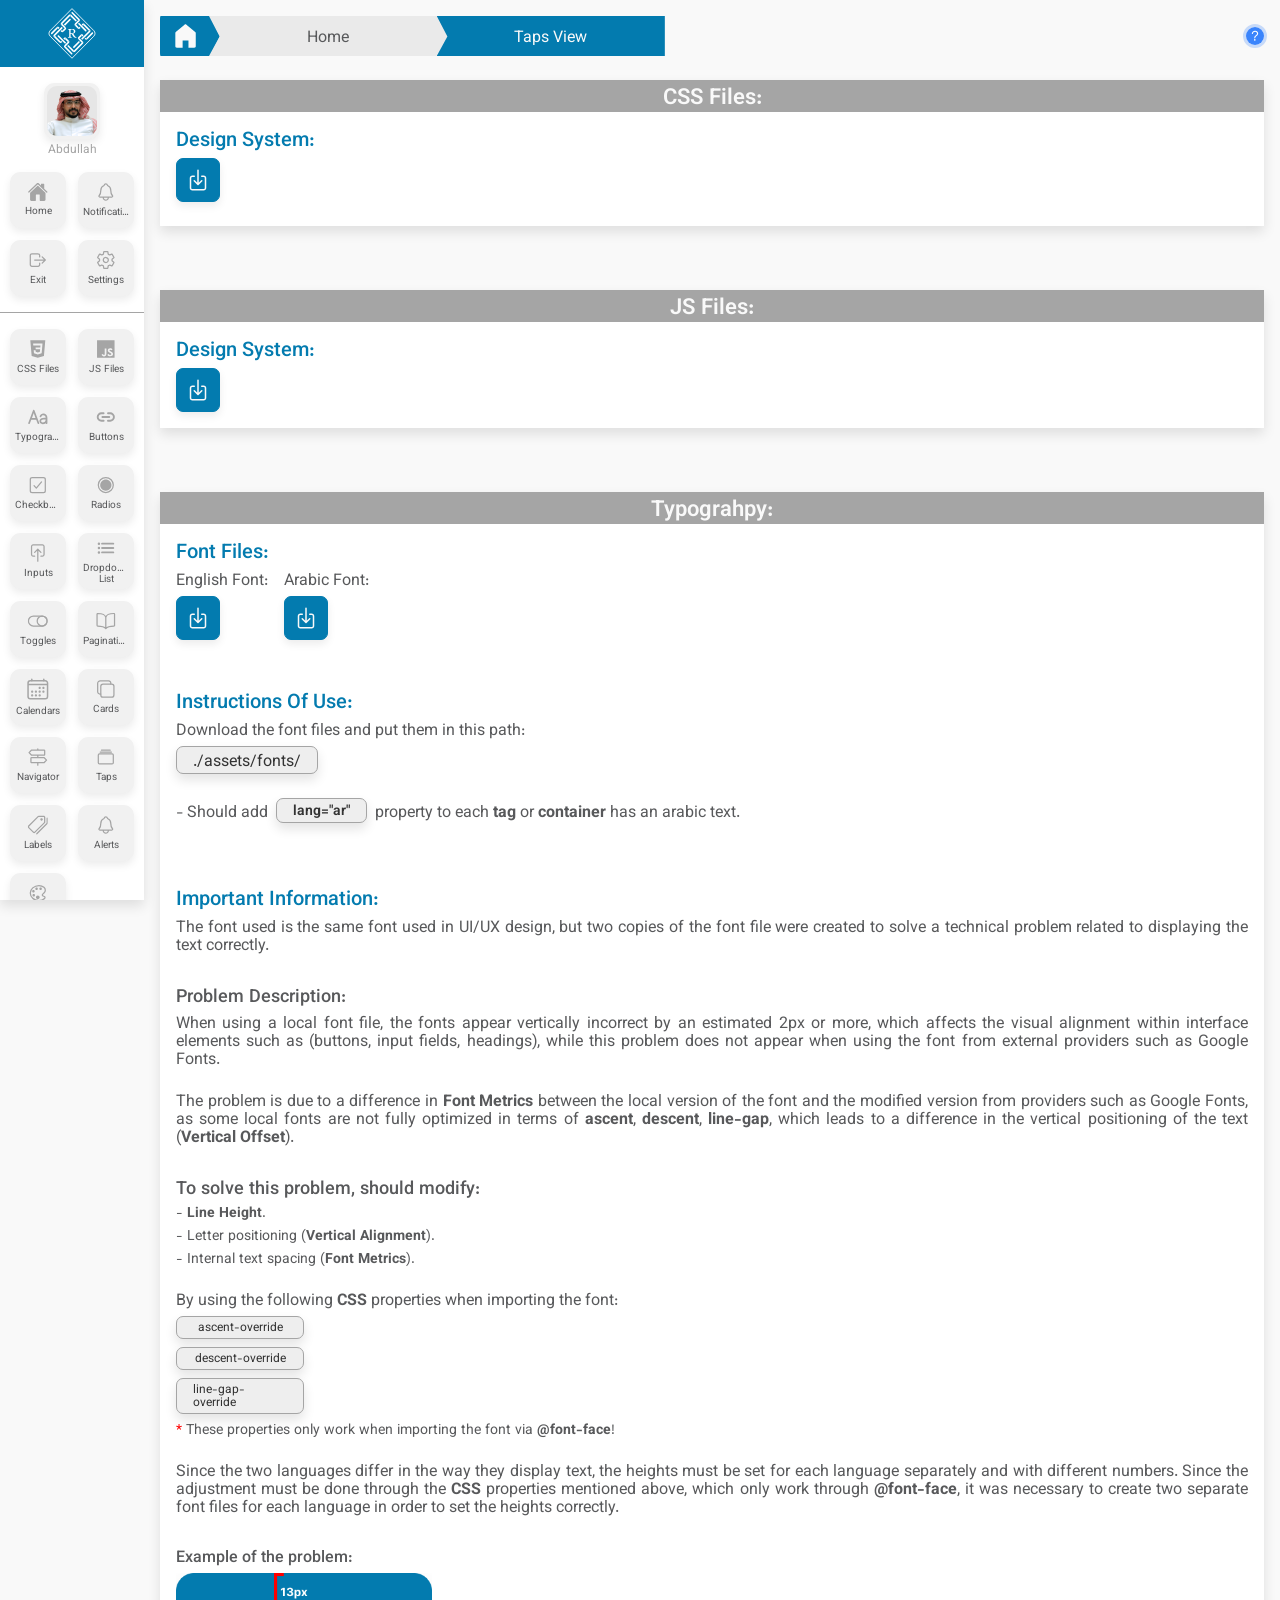
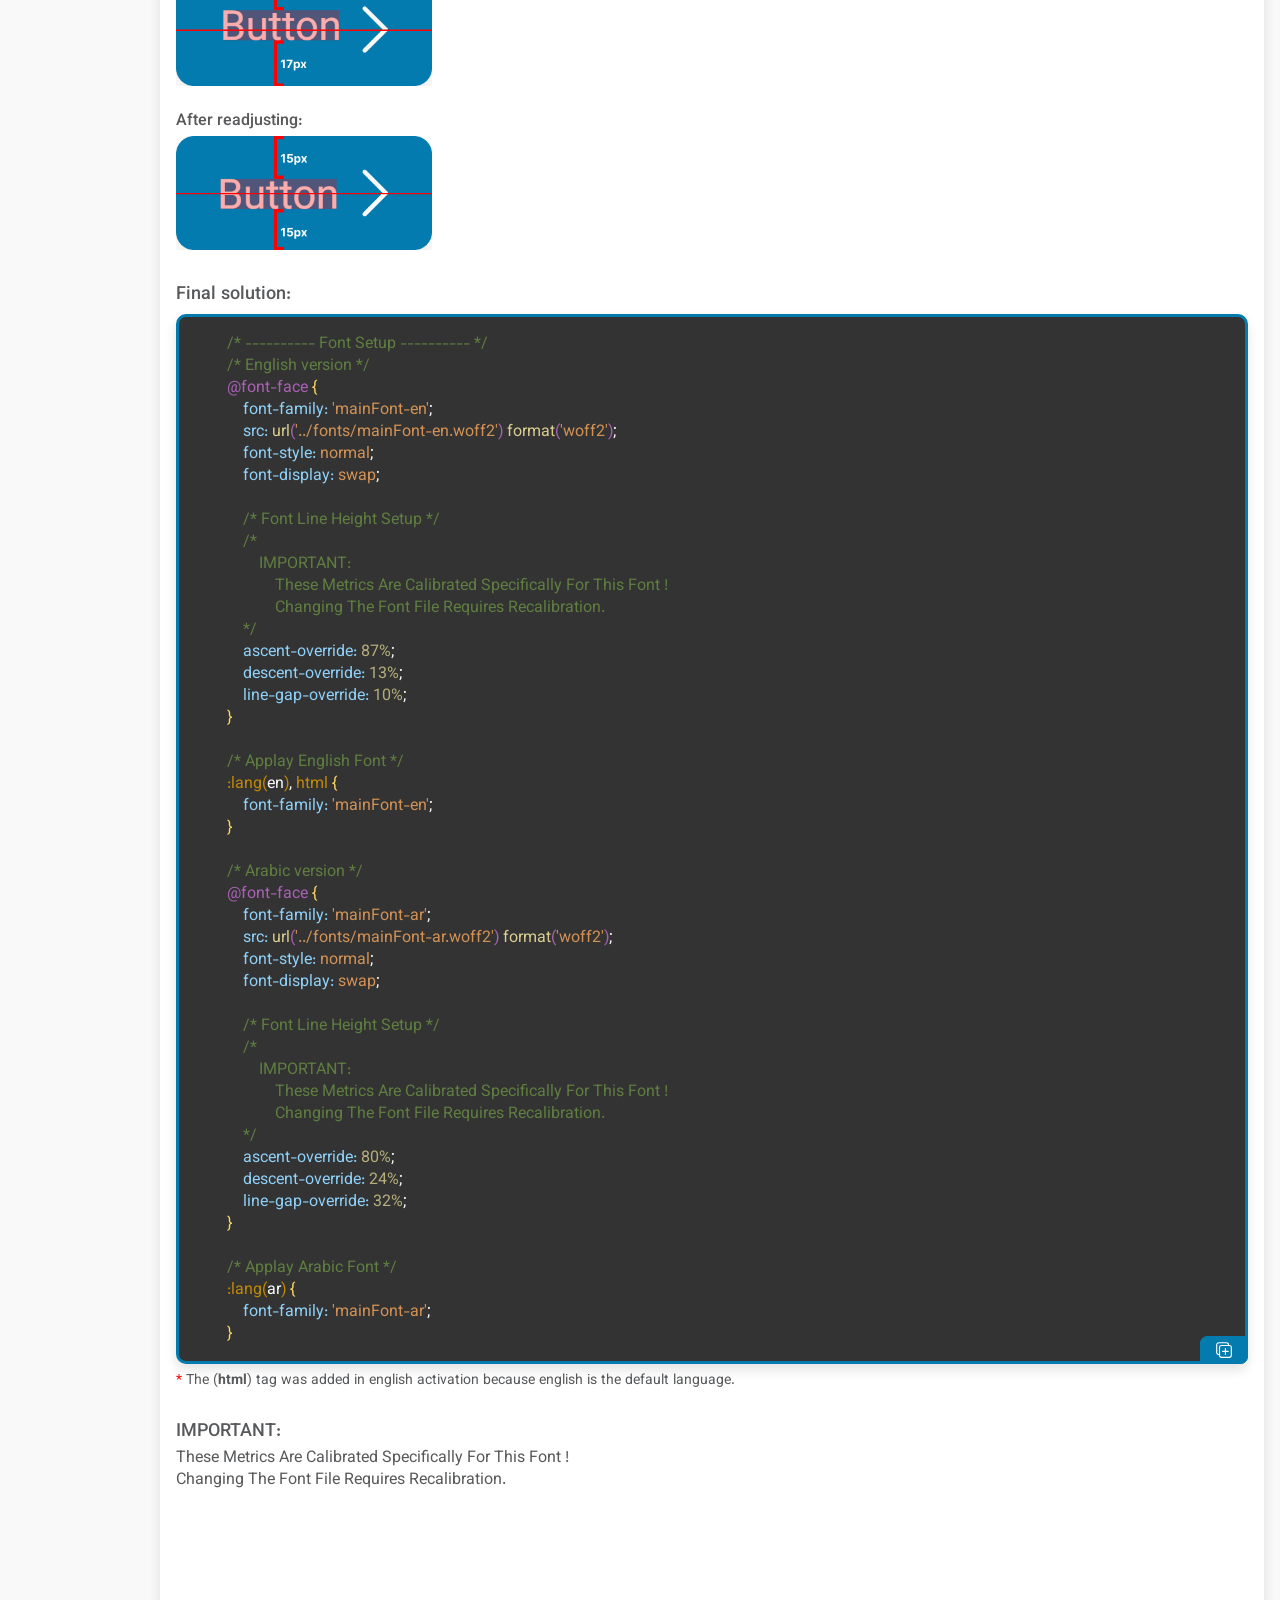
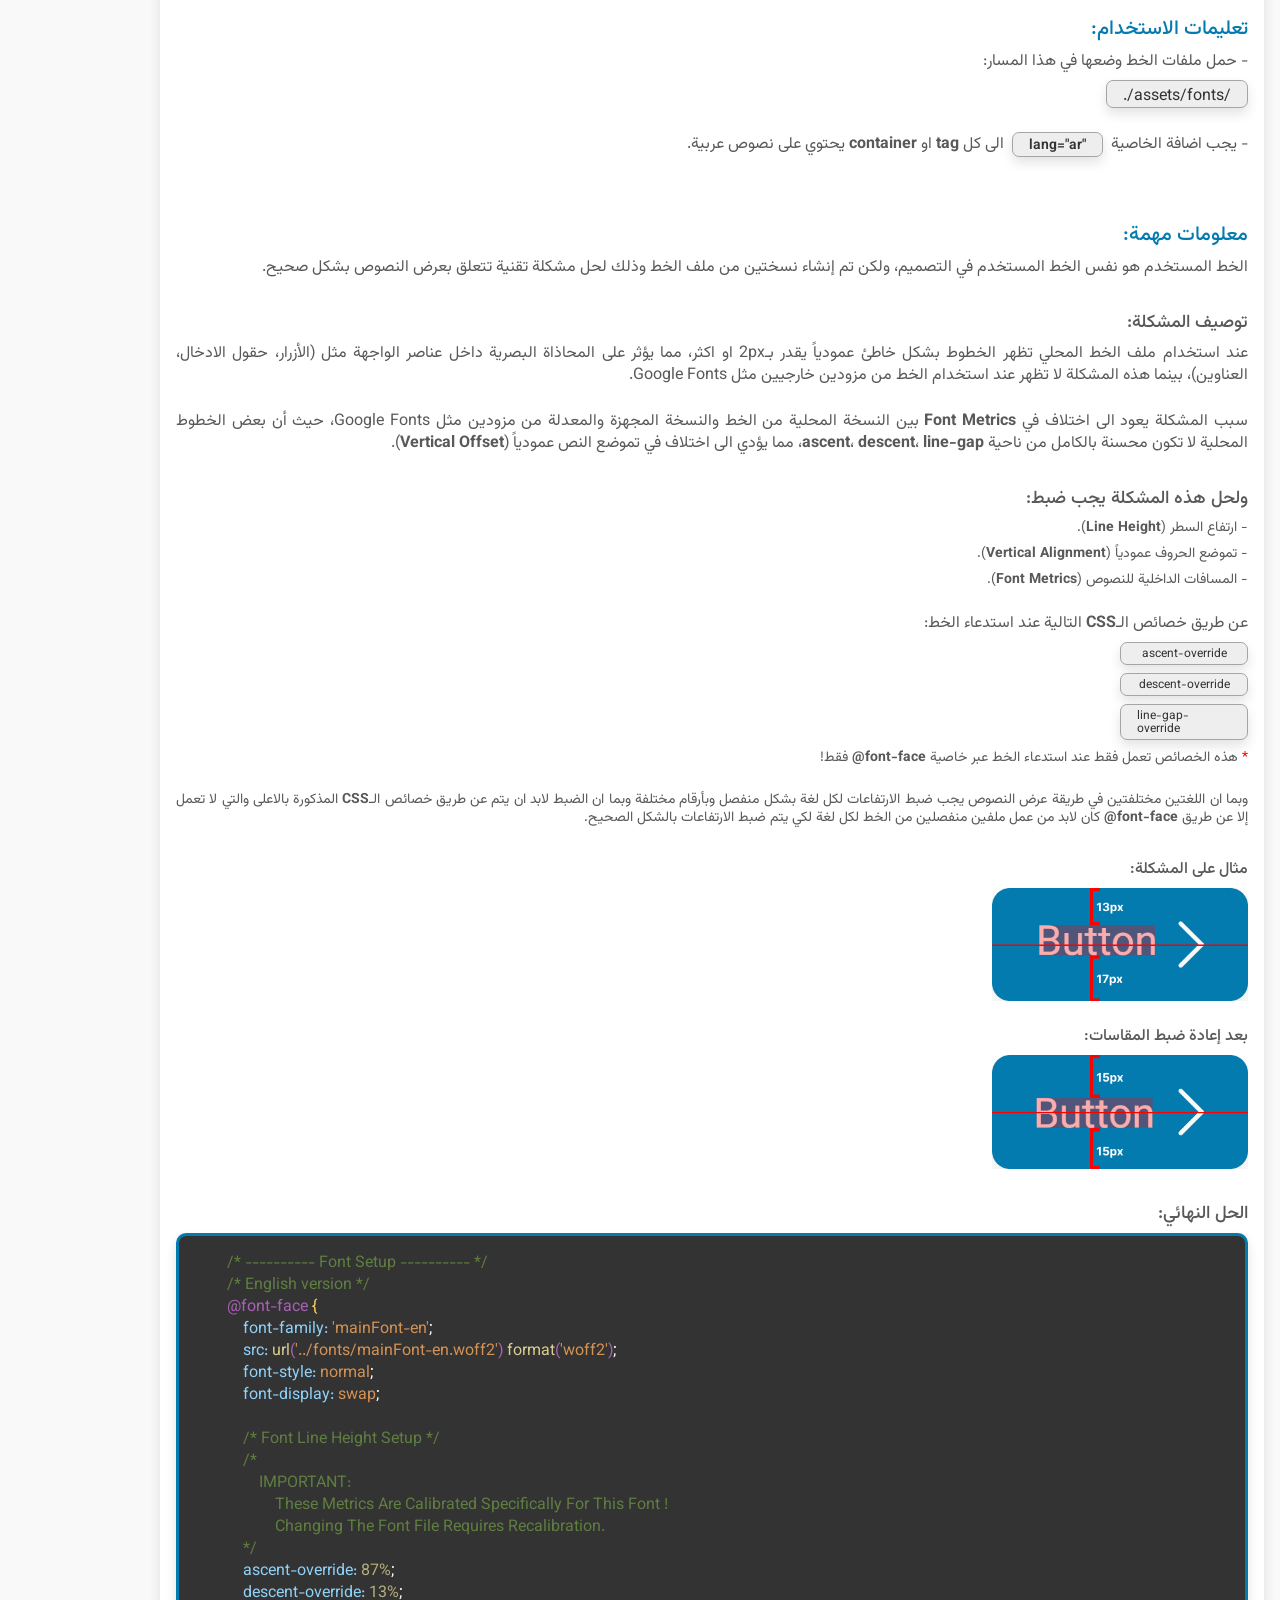
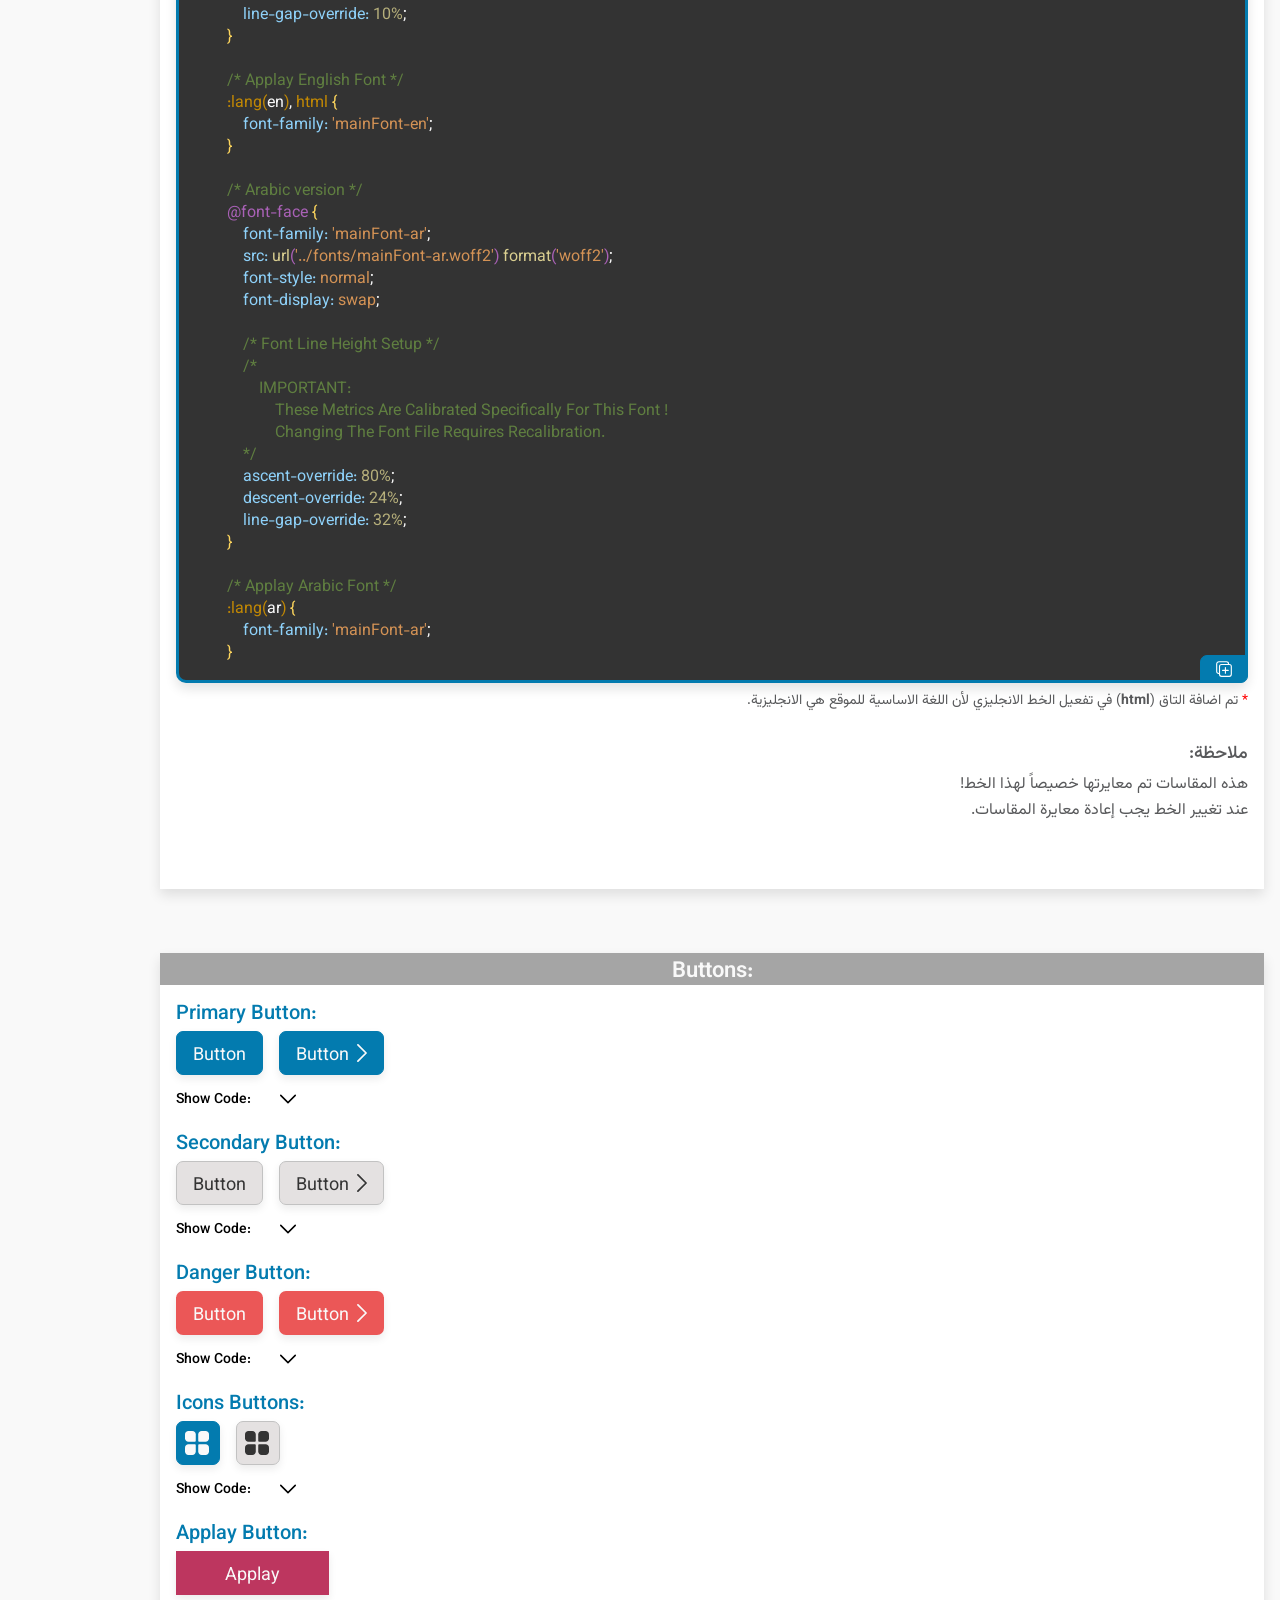
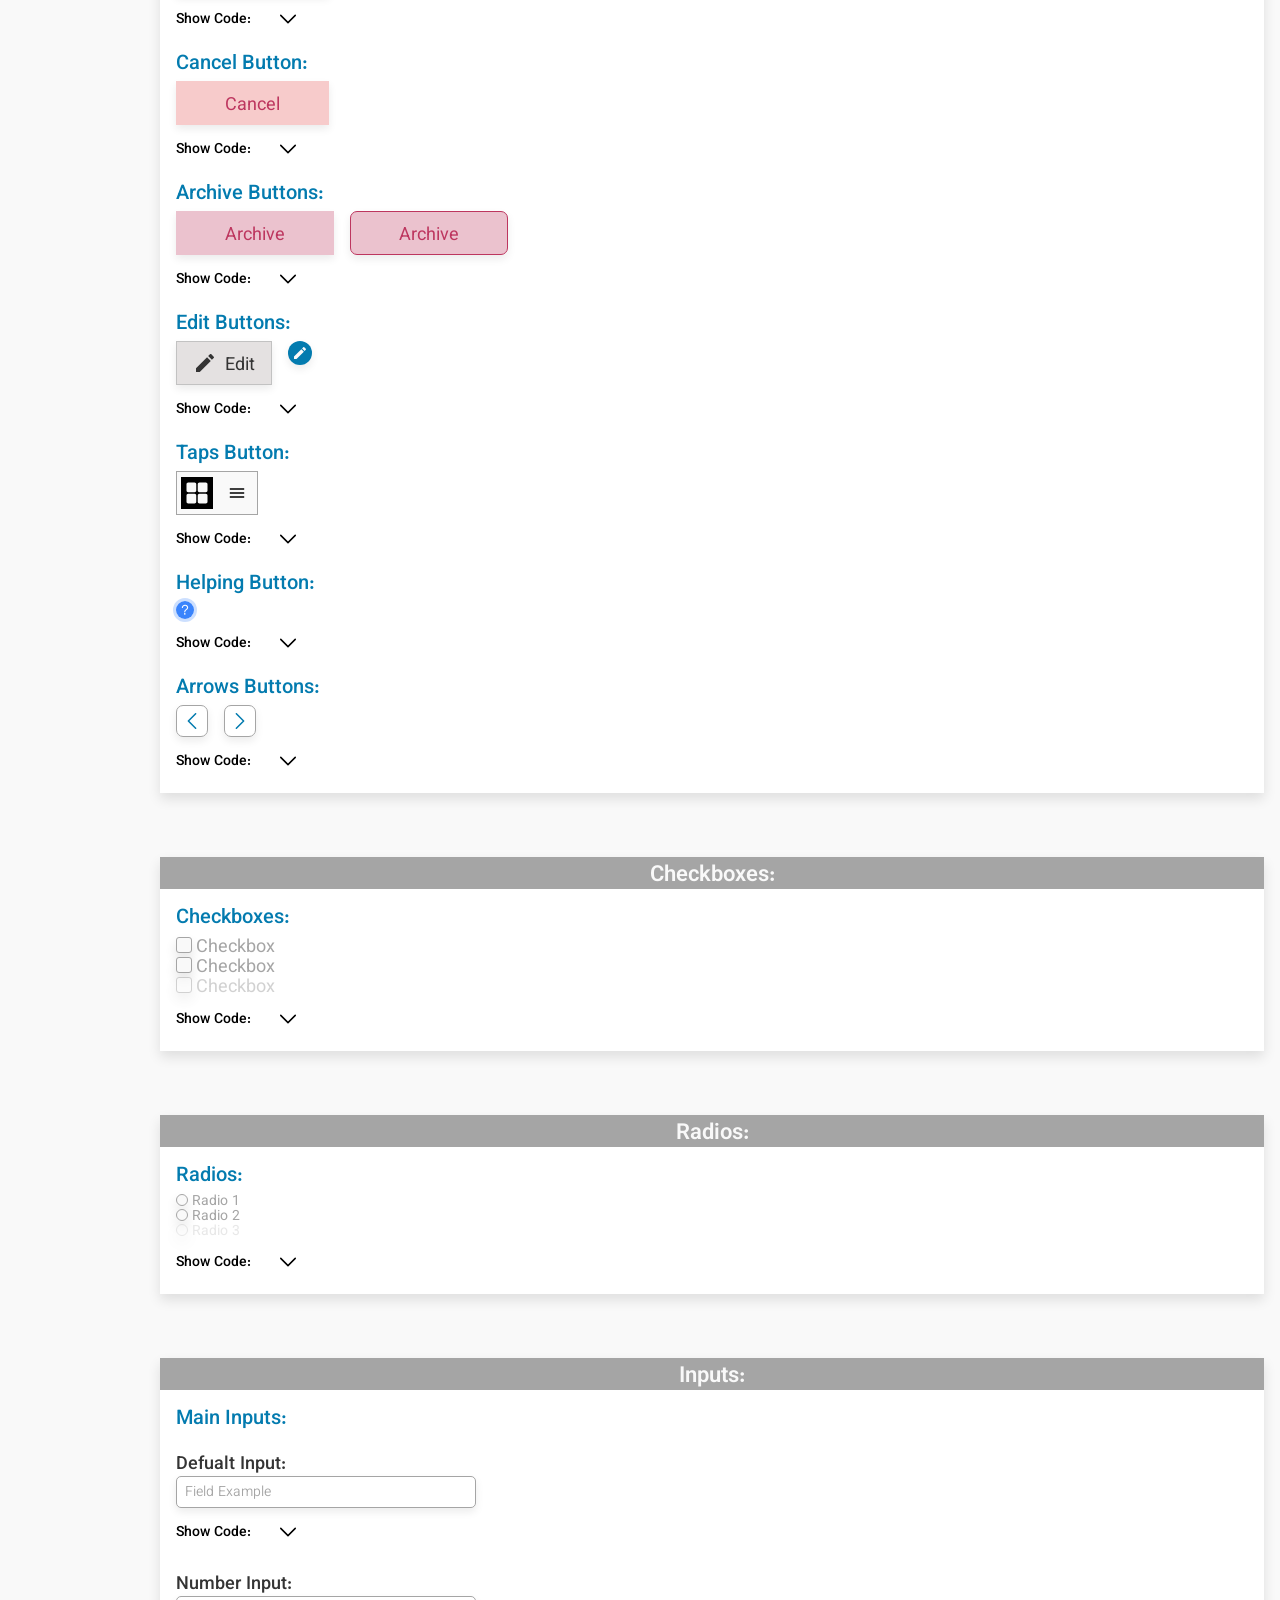
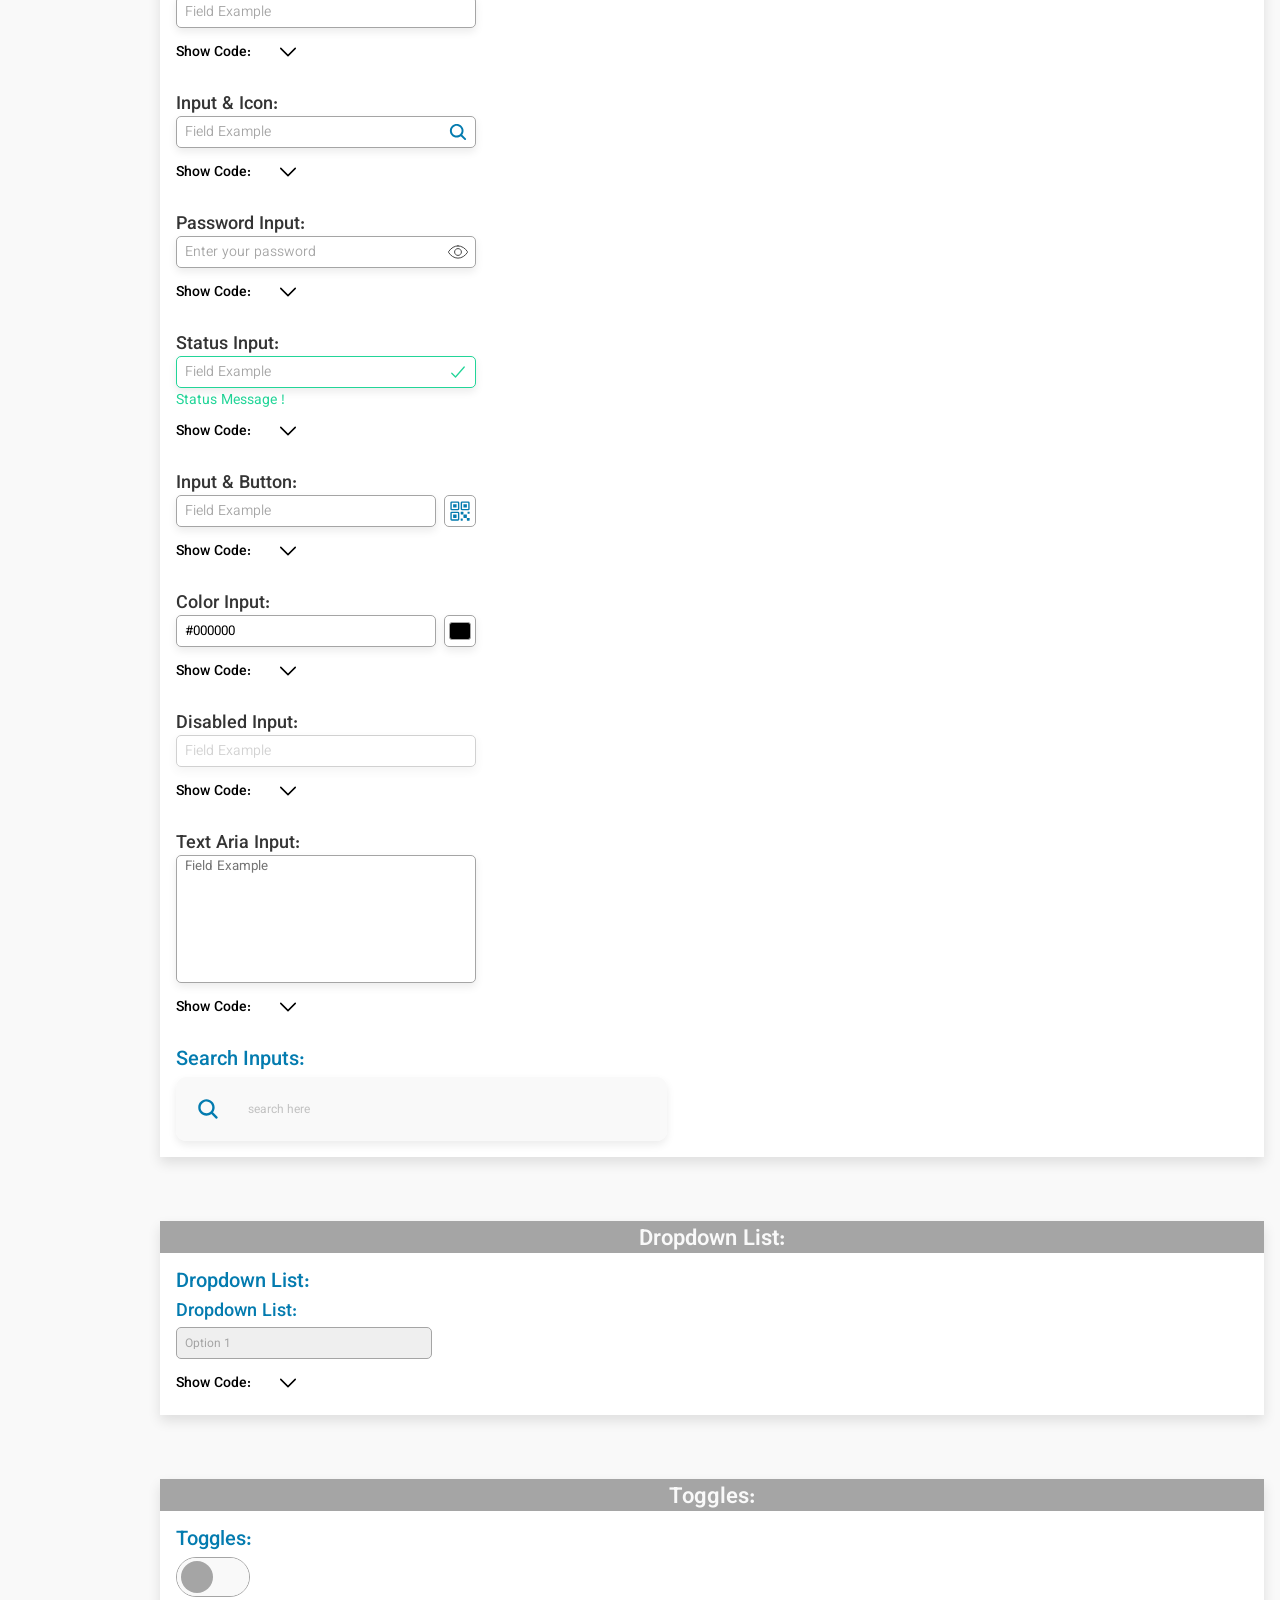
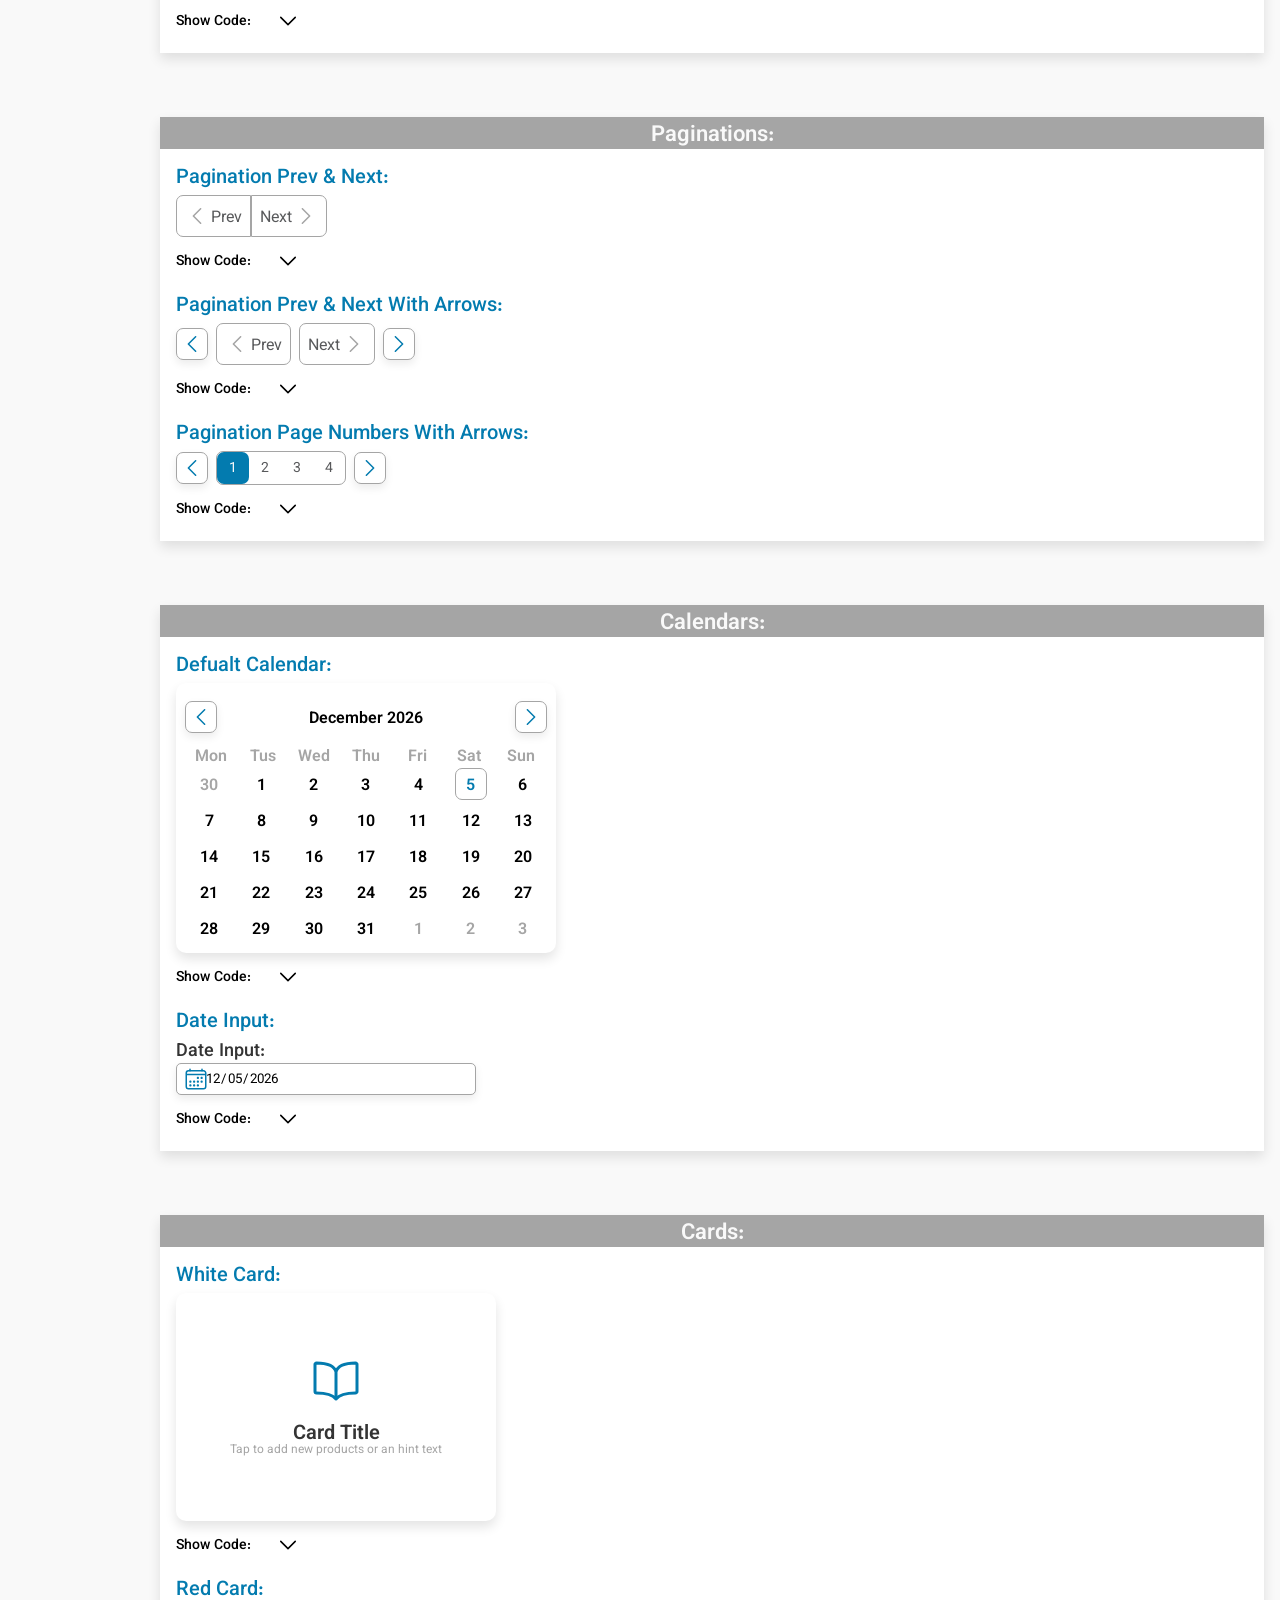
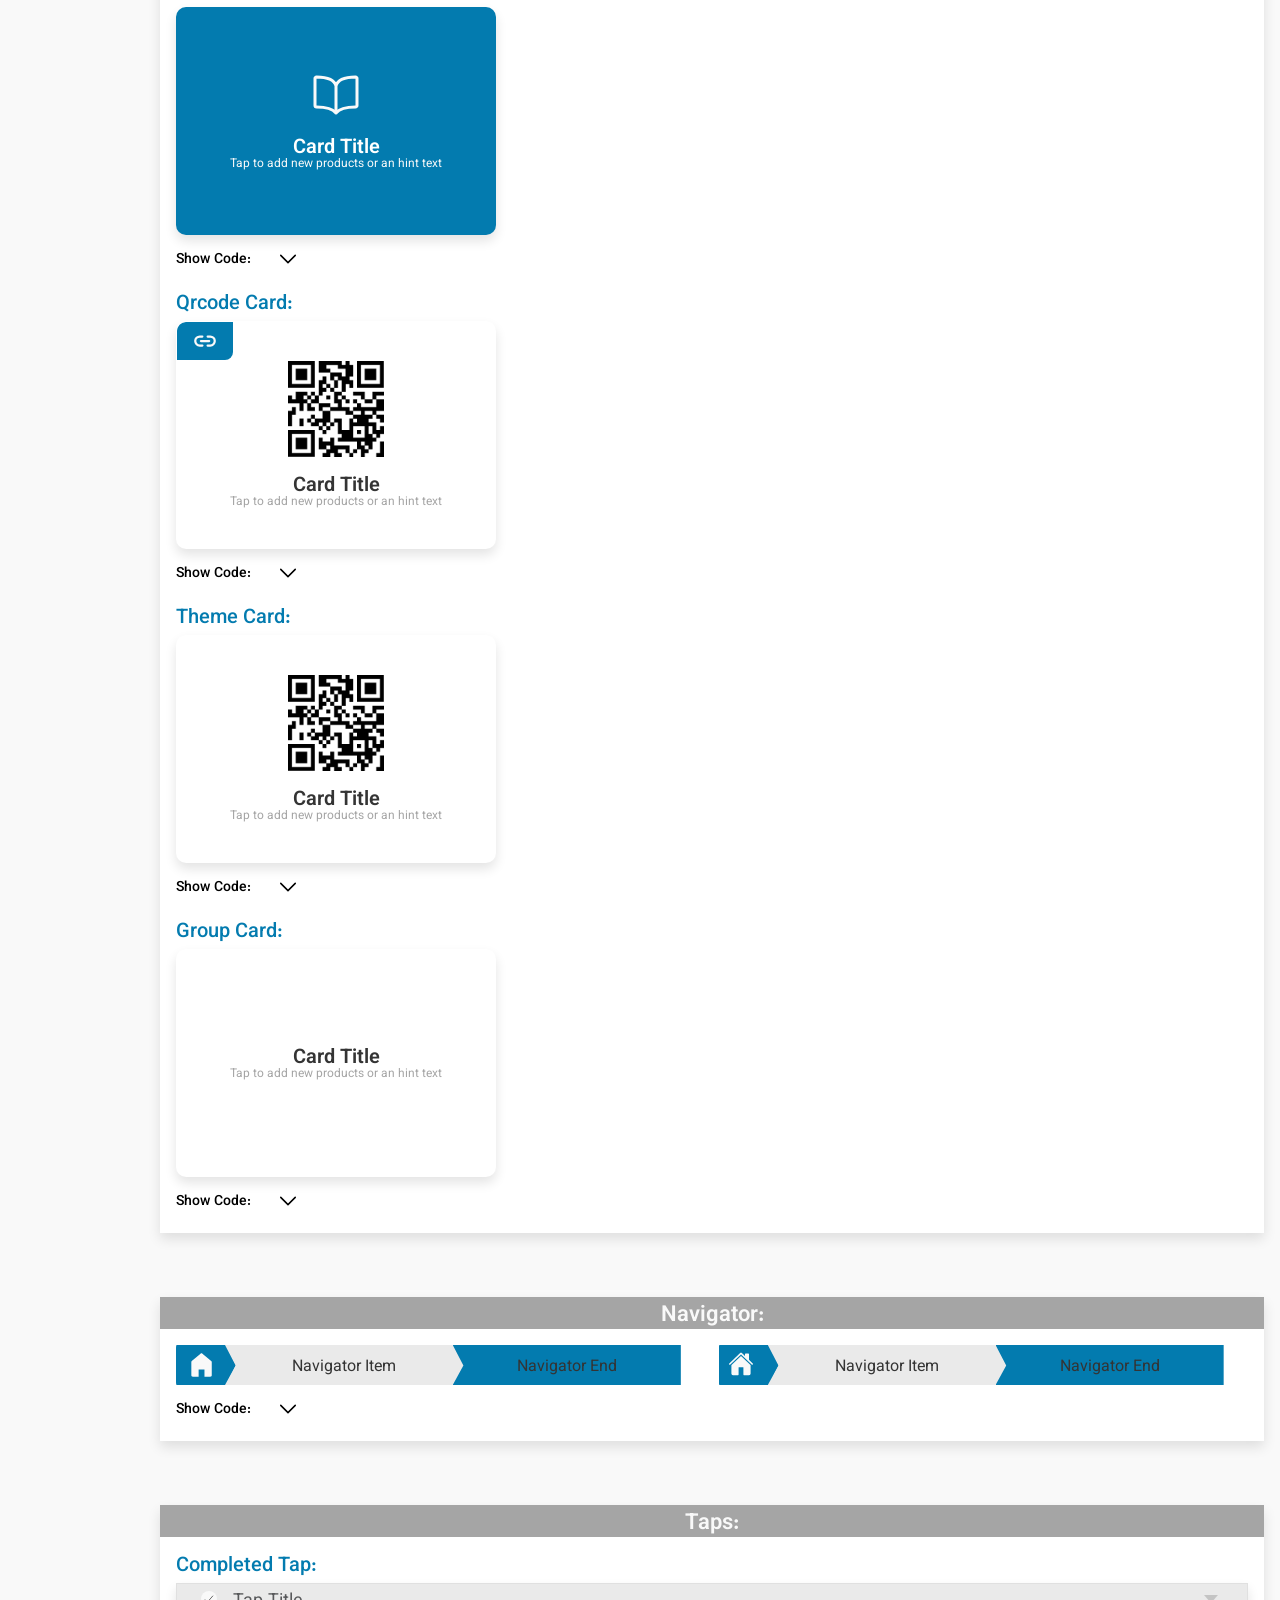
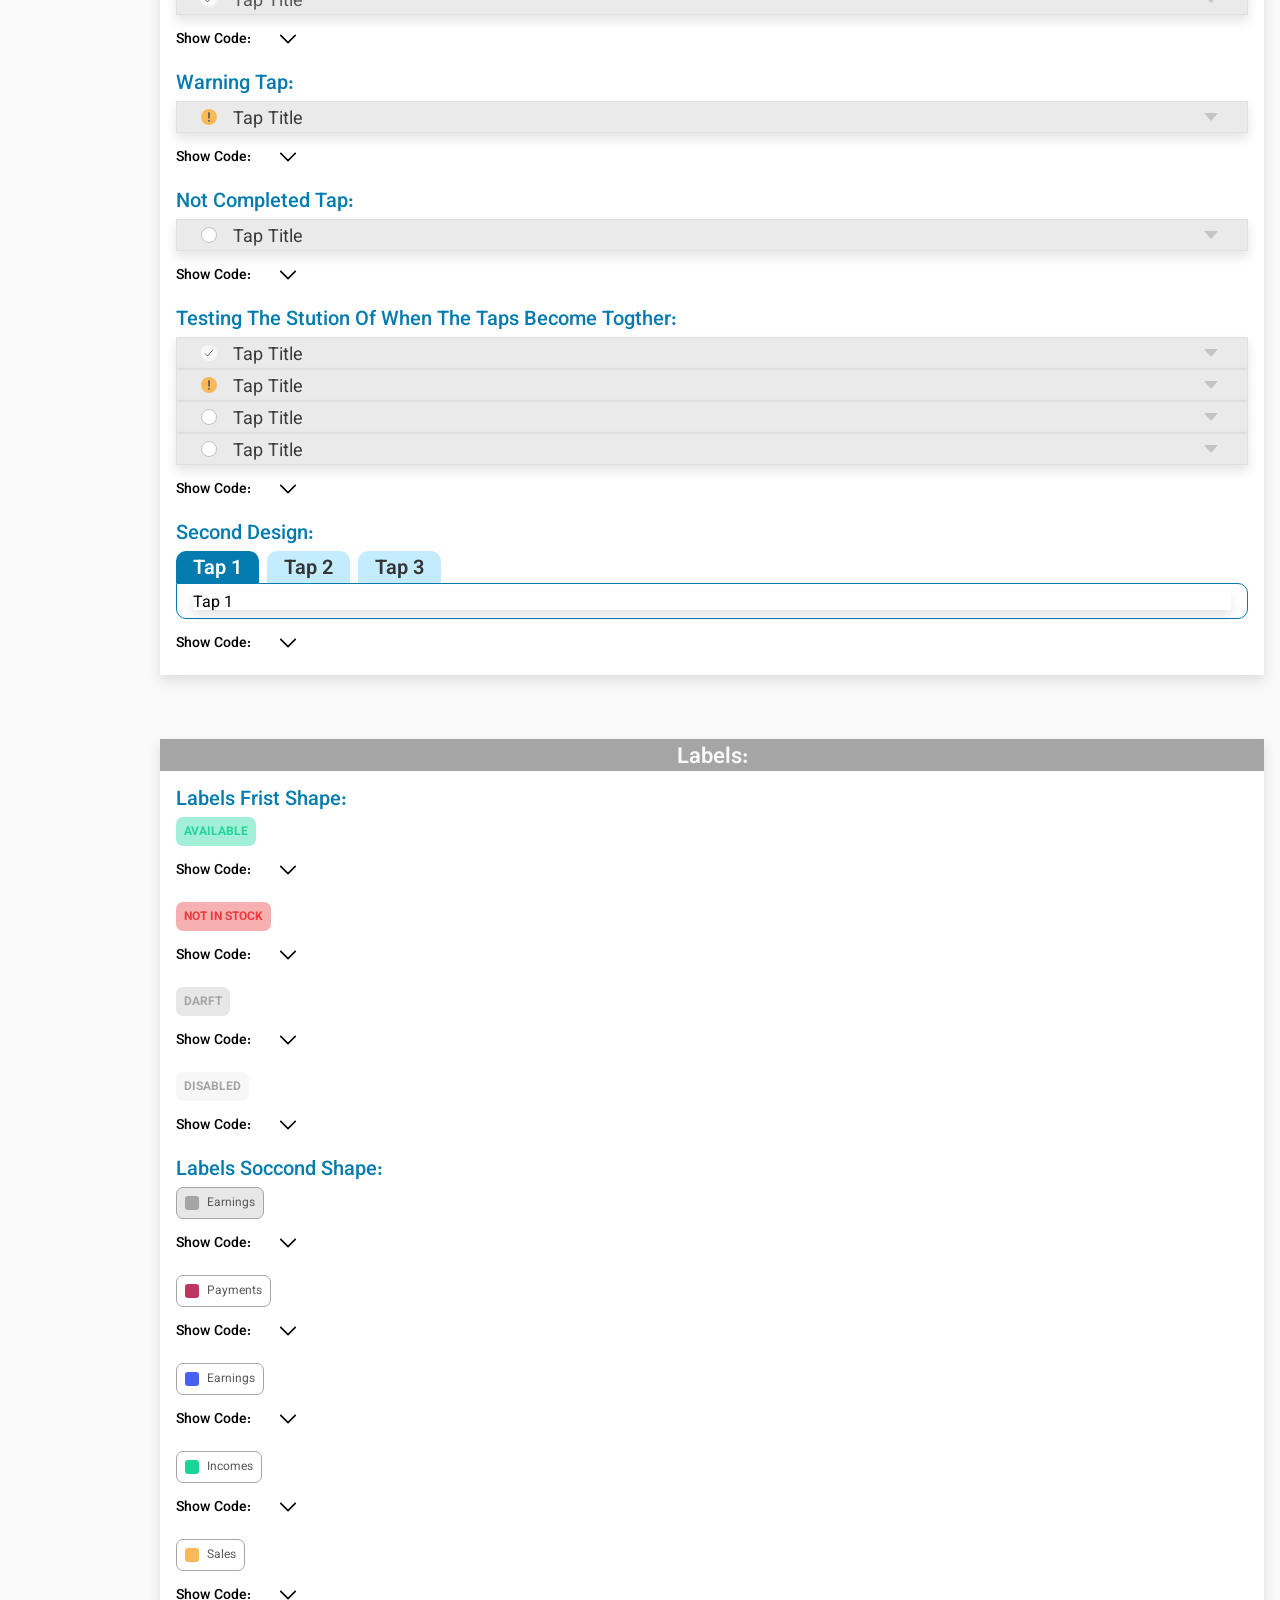
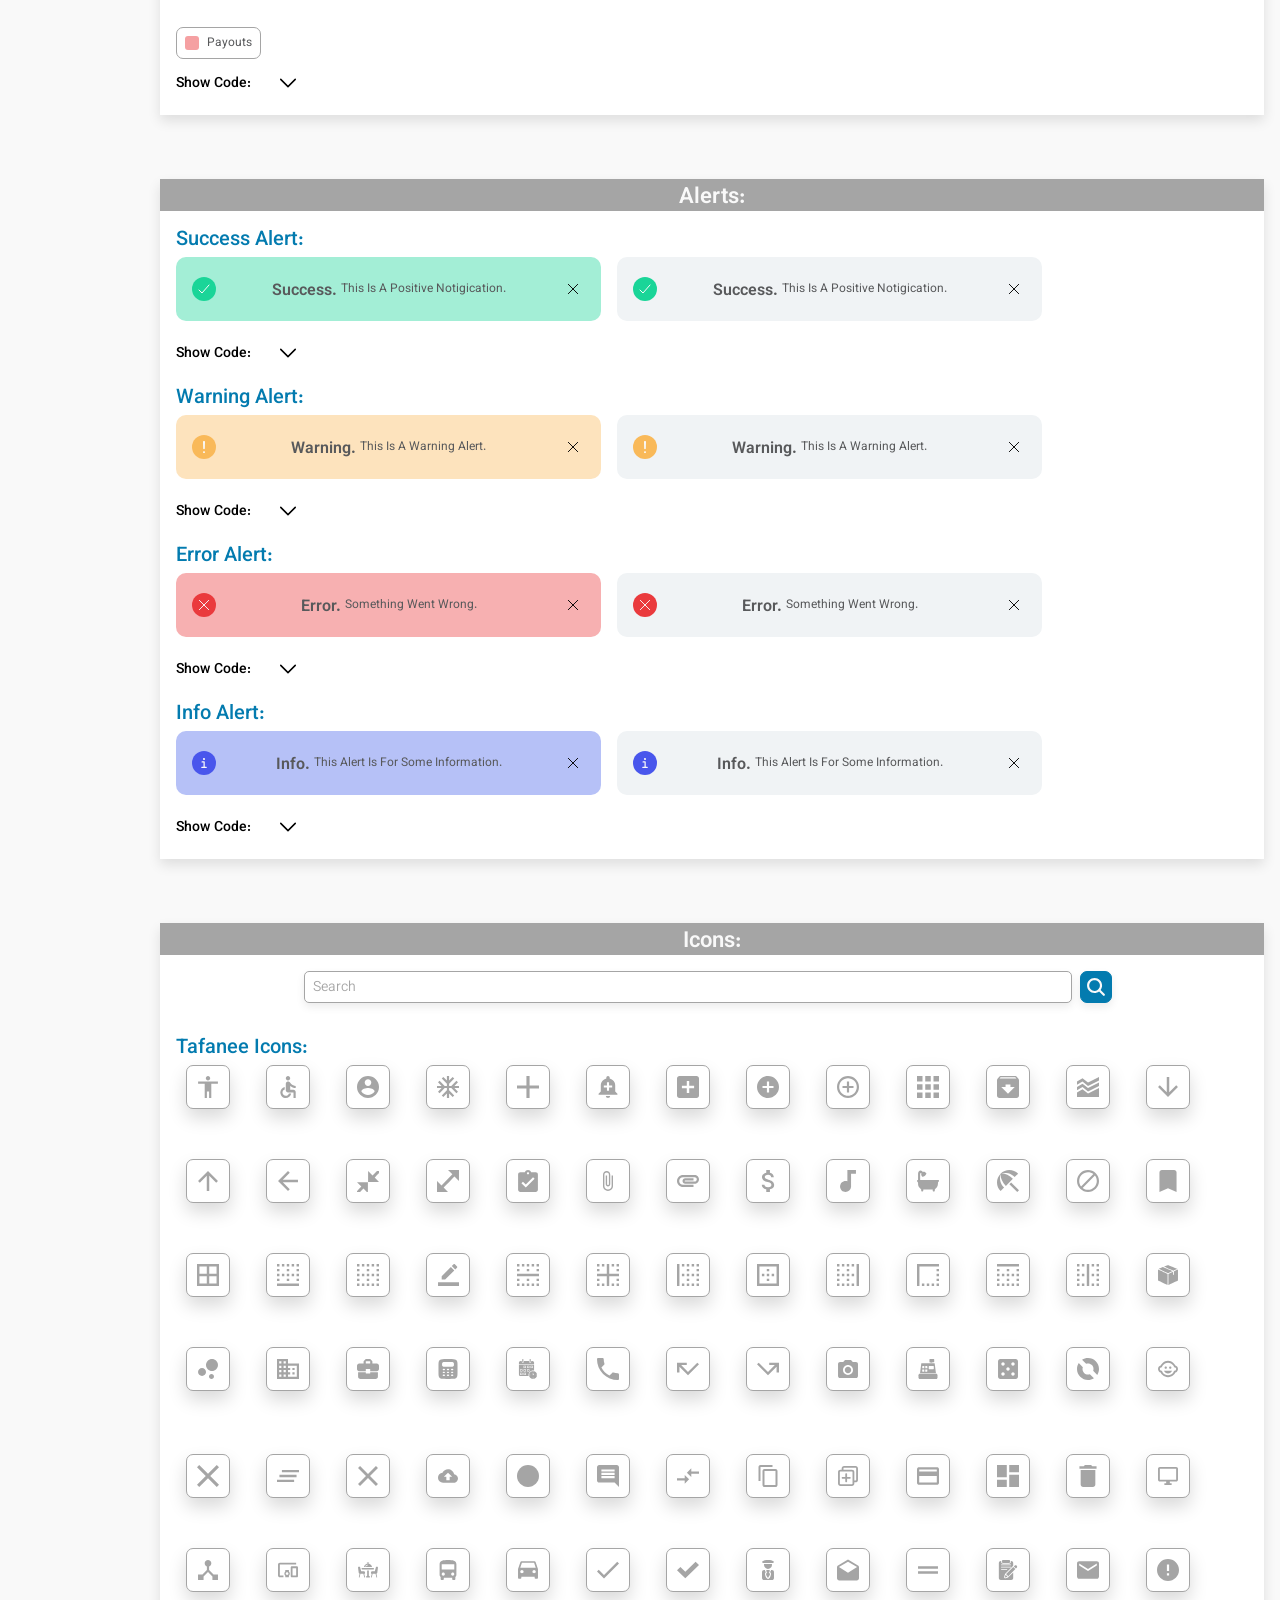
==== commit 7dbe1757: "a lot of editing" ====
--- a/index.html
+++ b/index.html
@@ -41,8 +41,11 @@
 <body>
     <!-- Side Panel -->
     <div class="sidePanel">
+        <!-- SP Header -->
         <div class="sidePanel-header">
+            <!-- SP Top Header Section -->
             <div class="sidePanel-controlling">
+                <!-- Mobiles Controlling (Open and Close SP in Mobiles Version) -->
                 <div class="controls" onclick="document.querySelector('.sidePanel').classList.toggle('active')">
                     <svg width="24" height="24" class="menu">
                         <use xlink:href="./assets/icons.svg#menu"></use>
@@ -51,14 +54,20 @@
                         <use xlink:href="./assets/icons.svg#close"></use>
                     </svg>
                 </div>
-                <img class="logo" src="./assets/imgs/Favicon/Favicon.png" alt="">
+
+                <!-- Website Logo -->
+                <img class="logo" src="./assets/imgs/Logo/logo-icon/whiteColor.svg" alt="Website Logo">
             </div>
+
+            <!-- User Information -->
             <div class="profileInfo">
                 <div class="item userImg">
-                    <img src="./assets/imgs/67982210.png" alt="">
+                    <img src="./assets/imgs/67982210.png" alt="User Image">
                 </div>
                 <p class="name">Abdullah</p>
             </div>
+
+            <!-- SP Header Navegation Items -->
             <div class="itemsContainer">
                 <a href="#" class="item" title="Home" onclick="sidePanelLinksHandlling(this)">
                     <div class="icon">
@@ -95,7 +104,7 @@
             </div>
         </div>
 
-        <!-- Side Panel Links -->
+        <!-- SP Body -->
         <div class="sidePanel-links">
             <div class="itemsContainer">
                 <a href="#CSSFiles" class="item" title="CSS Files" onclick="sidePanelLinksHandlling(this)">
@@ -4020,17 +4029,15 @@
                 <div class="sctionContent">
                     <!-- Search -->
                     <div class="searchHeader">
-                        <div class="searchInput">
-                            <div class="input">
-                                <div class="inputContainer">
-                                    <input type="text" name="defualt-input" id="defualt-input" placeholder="Search" oninput="inputHandlling(this)">
-                                </div>
-                            </div>
-                            <div class="BTN Primary-BTN Icon-BTN" onclick="iconsSearch(this.parentNode.querySelector('input'))">
-                                <svg width="24" height="24">
-                                    <use xlink:href="./assets/icons.svg#search"></use>
-                                </svg>
-                            </div>
+                        <div class="input">
+                            <div class="inputContainer">
+                                <input type="text" name="defualt-input" id="defualt-input" placeholder="Search" oninput="inputHandlling(this)">
+                            </div>
+                        </div>
+                        <div class="BTN Primary-BTN Icon-BTN" onclick="iconsSearch(this.parentNode.querySelector('input'))">
+                            <svg width="24" height="24">
+                                <use xlink:href="./assets/icons.svg#search"></use>
+                            </svg>
                         </div>
                         <p class="searchResult"></p>
                     </div>
--- a/assets/css/Design-System.css
+++ b/assets/css/Design-System.css
@@ -406,8 +406,8 @@
 .Applay-BTN {
     padding: var(--space-3) var(--space-10);
     border-radius: 0px;
-    border: 1px solid var(--primaryColor-1);
-    background: var(--primaryColor-1);
+    border: 1px solid #BD365F;
+    background: #BD365F;
 }
 .Applay-BTN:hover {
     background: var(--primaryColor-2);
@@ -417,7 +417,7 @@
     color: var(--primaryColor-2);
 }
 .Applay-BTN:hover p {
-    color: var(--primaryColor-1);
+    color: #BD365F;
 }
 
 /* Danger Button */
@@ -447,12 +447,12 @@
     background: #df3b3b43;
 }
 .Cancel-BTN:hover {
-    border: 1px solid var(--primaryColor-1);
+    border: 1px solid #BD365F;
     background: #df3b3b43;
 }
 
 .Cancel-BTN p {
-    color: var(--primaryColor-1);
+    color: #BD365F;
 }
 
 /* Archive Button */
@@ -465,12 +465,12 @@
 }
 .Archive1-BTN:hover,
 .Archive2-BTN:hover {
-    border: 1px solid var(--primaryColor-1);
+    border: 1px solid #BD365F;
     background: #bd365f4d;
 }
 
 .Archive2-BTN {
-    border: 1px solid var(--primaryColor-1);
+    border: 1px solid #BD365F;
     border-radius: var(--borderRedius-XS);
 }
 .Archive2-BTN:hover {
@@ -479,7 +479,7 @@
 
 .Archive1-BTN p,
 .Archive2-BTN p {
-    color: var(--primaryColor-1);
+    color: #BD365F;
 }
 
 /* Edit Buttons */
--- a/assets/css/layout.css
+++ b/assets/css/layout.css
@@ -37,14 +37,6 @@
 
 /*========== Search Header ==========*/
 .searchHeader {
-    width: 100%;
-    display: flex;
-    justify-content: center;
-    align-items: center;
-    flex-direction: column;
-    gap: var(--space-3);
-}
-.searchHeader .searchInput {
     width: 100%;
     display: flex;
     justify-content: center;
